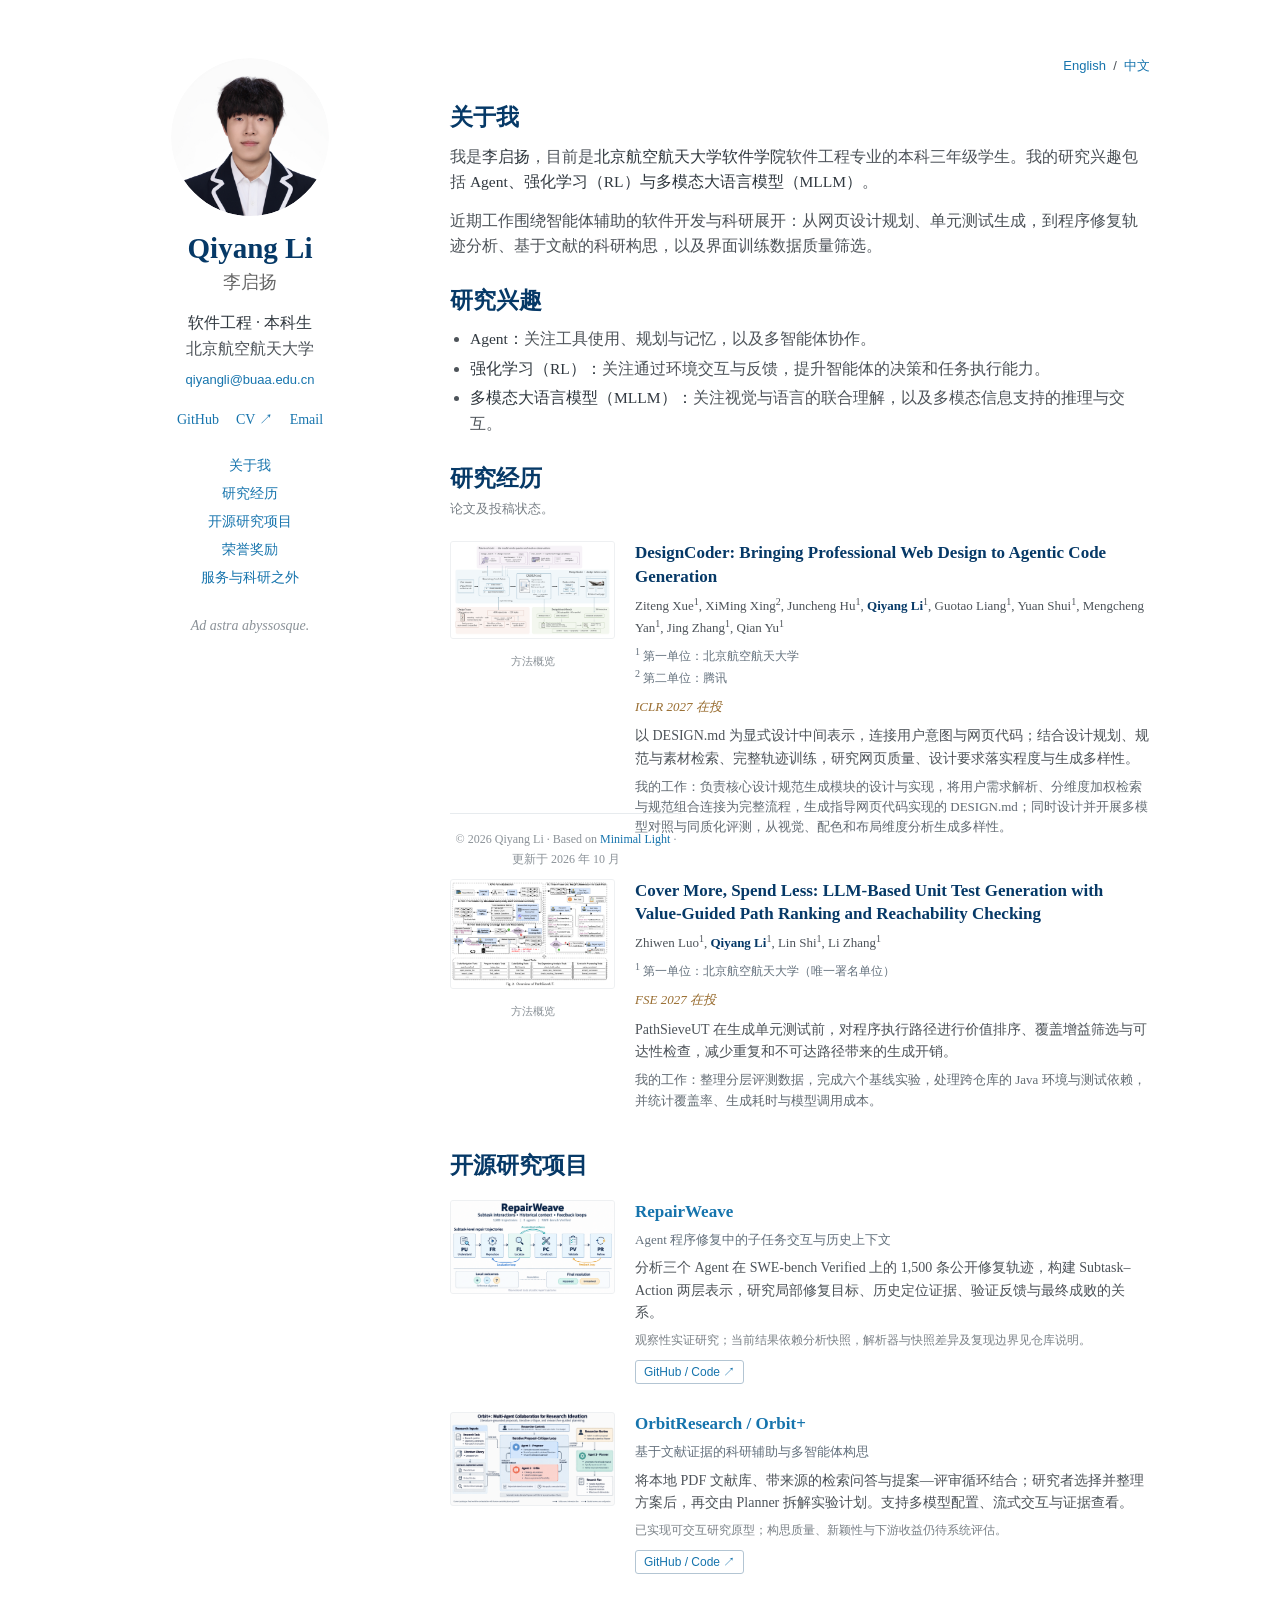
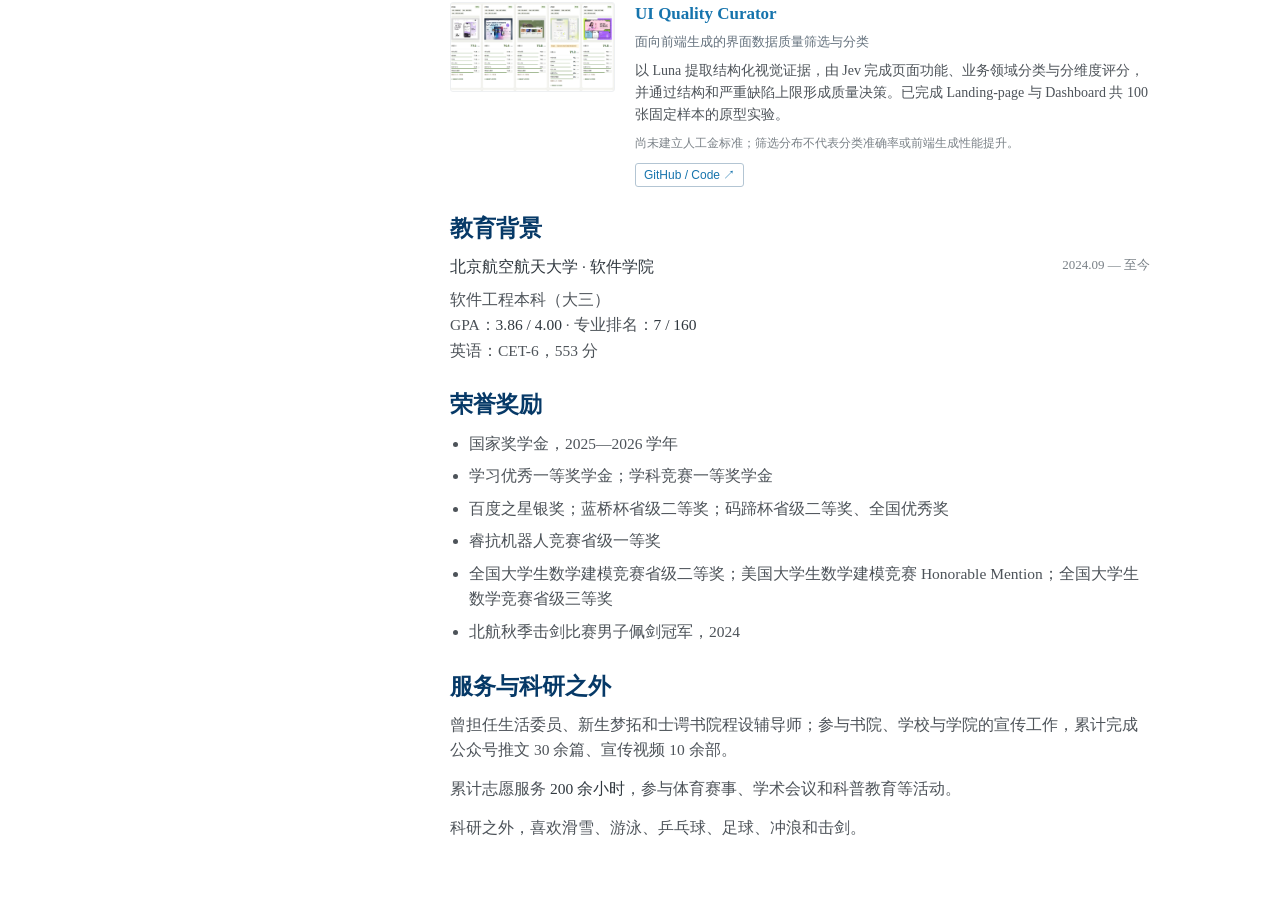
==== zh.html @ 09ab3ec8 "Replace lifestyle homepage with bilingual academic Minimal Light site" ====
<!doctype html>
<html lang="zh-CN"><head><meta charset="utf-8"><meta name="viewport" content="width=device-width,initial-scale=1"><title>李启扬 | Beihang University</title><meta name="description" content="Qiyang Li (李启扬), Software Engineering undergraduate at Beihang University. Agents, reinforcement learning, and multimodal large language models."><link rel="stylesheet" href="assets/css/minimal-light.css"><link rel="stylesheet" href="assets/css/custom.css"></head>
<body><a class="skip" href="#about">跳至正文</a><div class="wrapper"><header><a href="zh.html" class="image avatar"><img src="assets/img/avatar.jpg?v=2" alt="李启扬的头像" width="158" height="158"></a><h1>Qiyang Li</h1><p class="chinese-name">李启扬</p><div class="position">软件工程 · 本科生</div><a class="affiliation" href="https://www.buaa.edu.cn/">北京航空航天大学</a><a class="email" href="mailto:qiyangli@buaa.edu.cn">qiyangli@buaa.edu.cn</a><div class="profile-links"><a href="https://github.com/starry913">GitHub</a><a href="assets/files/qiyang-li-cv.pdf">CV ↗</a><a href="mailto:qiyangli@buaa.edu.cn">Email</a></div><nav class="profile-nav" aria-label="页面目录"><a href="#about">关于我</a><a href="#research">研究经历</a><a href="#projects">开源研究项目</a><a href="#honors">荣誉奖励</a><a href="#beyond">服务与科研之外</a></nav><p class="motto">Ad astra abyssosque.</p></header><section><div class="language"><a href="index.html" lang="en">English</a> &nbsp;/&nbsp; <a href="zh.html" lang="zh-CN">中文</a></div><h2 id="about">关于我</h2><p>我是<strong>李启扬</strong>，目前是<strong>北京航空航天大学软件学院</strong>软件工程专业的本科三年级学生。我的研究兴趣包括 <strong>Agent、强化学习（RL）与多模态大语言模型（MLLM）</strong>。</p><p>近期工作围绕智能体辅助的软件开发与科研展开：从网页设计规划、单元测试生成，到程序修复轨迹分析、基于文献的科研构思，以及界面训练数据质量筛选。</p><h2 id="interests">研究兴趣</h2><ul class="interests"><li><strong>Agent：</strong>关注工具使用、规划与记忆，以及多智能体协作。</li><li><strong>强化学习（RL）：</strong>关注通过环境交互与反馈，提升智能体的决策和任务执行能力。</li><li><strong>多模态大语言模型（MLLM）：</strong>关注视觉与语言的联合理解，以及多模态信息支持的推理与交互。</li></ul><h2 id="research">研究经历</h2><p class="section-note">论文及投稿状态。</p><article class="research-entry" id="designcoder"><div><a class="figure-link" href="assets/img/designcoder.png" aria-label="DesignCoder: Bringing Professional Web Design to Agentic Code Generation figure"><img src="assets/img/designcoder.png" alt="DesignCoder: Bringing Professional Web Design to Agentic Code Generation — method overview" loading="lazy"></a><div class="figure-caption">方法概览</div></div><div><h3>DesignCoder: Bringing Professional Web Design to Agentic Code Generation</h3><p class="authors">Ziteng Xue<sup>1</sup>, XiMing Xing<sup>2</sup>, Juncheng Hu<sup>1</sup>, <strong>Qiyang Li</strong><sup>1</sup>, Guotao Liang<sup>1</sup>, Yuan Shui<sup>1</sup>, Mengcheng Yan<sup>1</sup>, Jing Zhang<sup>1</sup>, Qian Yu<sup>1</sup></p><p class="affiliations"><sup>1</sup> 第一单位：北京航空航天大学<br><sup>2</sup> 第二单位：腾讯</p><p class="status">ICLR 2027 在投</p><p class="description">以 DESIGN.md 为显式设计中间表示，连接用户意图与网页代码；结合设计规划、规范与素材检索、完整轨迹训练，研究网页质量、设计要求落实程度与生成多样性。</p><p class="contribution">我的工作：负责核心设计规范生成模块的设计与实现，将用户需求解析、分维度加权检索与规范组合连接为完整流程，生成指导网页代码实现的 DESIGN.md；同时设计并开展多模型对照与同质化评测，从视觉、配色和布局维度分析生成多样性。</p></div></article><article class="research-entry" id="pathsieveut"><div><a class="figure-link" href="assets/img/pathsieveut.png" aria-label="Cover More, Spend Less: LLM-Based Unit Test Generation with Value-Guided Path Ranking and Reachability Checking figure"><img src="assets/img/pathsieveut.png" alt="Cover More, Spend Less: LLM-Based Unit Test Generation with Value-Guided Path Ranking and Reachability Checking — method overview" loading="lazy"></a><div class="figure-caption">方法概览</div></div><div><h3>Cover More, Spend Less: LLM-Based Unit Test Generation with Value-Guided Path Ranking and Reachability Checking</h3><p class="authors">Zhiwen Luo<sup>1</sup>, <strong>Qiyang Li</strong><sup>1</sup>, Lin Shi<sup>1</sup>, Li Zhang<sup>1</sup></p><p class="affiliations"><sup>1</sup> 第一单位：北京航空航天大学（唯一署名单位）</p><p class="status">FSE 2027 在投</p><p class="description">PathSieveUT 在生成单元测试前，对程序执行路径进行价值排序、覆盖增益筛选与可达性检查，减少重复和不可达路径带来的生成开销。</p><p class="contribution">我的工作：整理分层评测数据，完成六个基线实验，处理跨仓库的 Java 环境与测试依赖，并统计覆盖率、生成耗时与模型调用成本。</p></div></article><h2 id="projects">开源研究项目</h2><article class="research-entry" id="repairweave"><div><a class="figure-link" href="assets/img/repairweave-overview.png" aria-label="RepairWeave figure"><img src="assets/img/repairweave-overview.png" alt="RepairWeave — project overview" loading="lazy"></a></div><div><h3><a href="https://github.com/starry913/repairweave">RepairWeave</a></h3><p class="project-subtitle">Agent 程序修复中的子任务交互与历史上下文</p><p class="description">分析三个 Agent 在 SWE-bench Verified 上的 1,500 条公开修复轨迹，构建 Subtask–Action 两层表示，研究局部修复目标、历史定位证据、验证反馈与最终成败的关系。</p><p class="project-note">观察性实证研究；当前结果依赖分析快照，解析器与快照差异及复现边界见仓库说明。</p><a class="code-link" href="https://github.com/starry913/repairweave">GitHub / Code ↗</a></div></article><article class="research-entry" id="orbit"><div><a class="figure-link" href="assets/img/orbit.png" aria-label="OrbitResearch / Orbit+ figure"><img src="assets/img/orbit.png" alt="OrbitResearch / Orbit+ — project overview" loading="lazy"></a></div><div><h3><a href="https://github.com/starry913/OrbitResearch">OrbitResearch / Orbit+</a></h3><p class="project-subtitle">基于文献证据的科研辅助与多智能体构思</p><p class="description">将本地 PDF 文献库、带来源的检索问答与提案—评审循环结合；研究者选择并整理方案后，再交由 Planner 拆解实验计划。支持多模型配置、流式交互与证据查看。</p><p class="project-note">已实现可交互研究原型；构思质量、新颖性与下游收益仍待系统评估。</p><a class="code-link" href="https://github.com/starry913/OrbitResearch">GitHub / Code ↗</a></div></article><article class="research-entry" id="curator"><div><a class="figure-link" href="assets/img/ui-curator.png" aria-label="UI Quality Curator figure"><img src="assets/img/ui-curator.png" alt="UI Quality Curator — project overview" loading="lazy"></a></div><div><h3><a href="https://github.com/starry913/ui-quality-curator">UI Quality Curator</a></h3><p class="project-subtitle">面向前端生成的界面数据质量筛选与分类</p><p class="description">以 Luna 提取结构化视觉证据，由 Jev 完成页面功能、业务领域分类与分维度评分，并通过结构和严重缺陷上限形成质量决策。已完成 Landing-page 与 Dashboard 共 100 张固定样本的原型实验。</p><p class="project-note">尚未建立人工金标准；筛选分布不代表分类准确率或前端生成性能提升。</p><a class="code-link" href="https://github.com/starry913/ui-quality-curator">GitHub / Code ↗</a></div></article><h2 id="education">教育背景</h2><p class="education"><strong>北京航空航天大学 · 软件学院</strong><span>2024.09 — 至今</span></p><p class="academic-facts">软件工程本科（大三）<br>GPA：<strong>3.86 / 4.00</strong> · 专业排名：<strong>7 / 160</strong><br>英语：CET-6，553 分</p><h2 id="honors">荣誉奖励</h2><ul class="compact-list"><li>国家奖学金，2025—2026 学年</li><li>学习优秀一等奖学金；学科竞赛一等奖学金</li><li>百度之星银奖；蓝桥杯省级二等奖；码蹄杯省级二等奖、全国优秀奖</li><li>睿抗机器人竞赛省级一等奖</li><li>全国大学生数学建模竞赛省级二等奖；美国大学生数学建模竞赛 Honorable Mention；全国大学生数学竞赛省级三等奖</li><li>北航秋季击剑比赛男子佩剑冠军，2024</li></ul><h2 id="beyond">服务与科研之外</h2><p>曾担任生活委员、新生梦拓和士谔书院程设辅导师；参与书院、学校与学院的宣传工作，累计完成公众号推文 30 余篇、宣传视频 10 余部。</p><p>累计志愿服务 <strong>200 余小时</strong>，参与体育赛事、学术会议和科普教育等活动。</p><p>科研之外，喜欢滑雪、游泳、乒乓球、足球、冲浪和击剑。</p><footer class="page-footer">© 2026 Qiyang Li · Based on <a href="https://github.com/yaoyao-liu/minimal-light">Minimal Light</a> · 更新于 2026 年 10 月</footer></section></div></body></html>
---- assets/css/minimal-light.css ----
body { background-color: #fff; padding: 0px; font: 16.0px/1.5 Crimson Pro, serif; color: #595959; font-weight: 400; margin: 0; }

.pub-row { display: flex; align-items: center; }

.social-icons a { display: inline-block; height: 2.4rem; width: 2.4rem; background-color: transparent; color: #043361 !important; border-radius: 100%; text-align: center; font-size: 1.15rem; line-height: 2.5rem; margin-right: 1rem; }

.social-icons a:last-child { margin-right: 0; }

.social-icons a:hover { background-color: white; color: black; transform: scale(1.2); }

/*
.social-icons a:after { content: ''; display: block; margin: 0px; height: 1px; width: 0px; background: transparent; transition: width .5s ease, background-color .5s ease; } .social-icons a:hover:after { width: 100%; background: #337ab7; } */
.icon-button { background-color: white; border-radius: 3.6rem; cursor: pointer; display: inline-block; font-size: 2.0rem; height: 3.6rem; line-height: 3.6rem; margin: 0 5px; position: relative; text-align: center; -webkit-user-select: none; -moz-user-select: none; -ms-user-select: none; user-select: none; width: 3.6rem; }

.icon-button span { border-radius: 0; display: block; height: 0; left: 50%; margin: 0; position: absolute; top: 50%; -webkit-transition: all 0.3s; -moz-transition: all 0.3s; -o-transition: all 0.3s; transition: all 0.3s; width: 0; }

.icon-button:hover span { width: 3.6rem; height: 3.6rem; border-radius: 3.6rem; margin: -1.8rem; }

.twitter span { background-color: #4099ff; }

.facebook span { background-color: #4286f4; }

.linkedin span { background-color: #0077B5; }

.github span { background-color: #000; }

email { font-size: 14px; font-family: "Ubuntu Mono"; }

.icon-button i { background: none; color: white; height: 3.6rem; left: 0; line-height: 3.6rem; position: absolute; top: 0; -webkit-transition: all 0.3s; -moz-transition: all 0.3s; -o-transition: all 0.3s; transition: all 0.3s; width: 3.6rem; z-index: 10; }

.icon-button .icon-twitter { color: #4099ff; }

.icon-button .icon-facebook { color: #4286f4; }

.icon-button .icon-github { color: #000; }

.icon-button .icon-linkedin { color: #0077B5; }

.icon-button:hover .icon-twitter, .icon-button:hover .icon-facebook, .icon-button:hover .icon-github, .icon-button:hover .icon-linkedin { color: white; }

autocolor { color: #595959; }

lightonly { visibility: visible; }

darkonly { visibility: hidden; }

education { font-weight: 500; font-size: 115%; }

papertitle { font-weight: 600; font-size: 100%; }

.image { border-radius: 0.35em; border: 0; display: inline-block; position: relative; }

.image:before { -moz-transition: opacity 0.2s ease-in-out; -webkit-transition: opacity 0.2s ease-in-out; -ms-transition: opacity 0.2s ease-in-out; transition: opacity 0.2s ease-in-out; border-radius: 0.35em; content: ''; display: block; height: 100%; left: 0; opacity: 0.5; position: absolute; top: 0; width: 100%; }

.image.avatar { border-radius: 100%; }

.image.avatar:before { display: none; }

.image.avatar img { border-radius: 100%; width: 45%; padding: 20px; }

#header .image.avatar { margin: 0 0 1em 0; width: 8.00em; }

h3, h4, h5, h6 { font-weight: 600; color: #043361; margin: 0 0 20px; }

h1 { font-weight: 500; color: #043361; margin: 0 0 20px; }

h2 { color: #043361; font-weight: 500; margin: 2px 0px 15px; font-size: 157%; }

p, ul, ol, table, pre, dl { margin: 0 0 20px; }

h1, h2, h3 { line-height: 1.1; }

h1 { font-size: 28px; }

a { color: #39c; text-decoration: none; }

a:hover { color: #069; }

a small { font-size: 11px; color: #777; margin-top: -0.3em; display: block; }

a:hover small { color: #777; }

.wrapper { width: 960px; margin: 0 auto; }

blockquote { border-left: 1px solid #e5e5e5; margin: 0; padding: 0 0 0 20px; font-style: italic; }

code, pre { font-family: Monaco, Bitstream Vera Sans Mono, Lucida Console, Terminal, Consolas, Liberation Mono, DejaVu Sans Mono, Courier New, monospace; color: #333; }

pre { max-width: 500px; padding: 8px 15px; background: #f8f8f8; border-radius: 5px; border: 1px solid #e5e5e5; overflow-x: auto; }

table { width: 100%; border-collapse: collapse; }

th, td { text-align: left; padding: 5px 10px; border-bottom: 1px solid #e5e5e5; }

dt { color: #444; font-weight: 500; }

th { color: #444; }

img { max-width: 100%; }

header { width: 232px; float: left; position: fixed; -webkit-font-smoothing: subpixel-antialiased; padding-top: 4.0em; text-align: center; }

header ul { list-style: none; height: 40px; padding: 0; background: #f4f4f4; border-radius: 5px; border: 1px solid #e0e0e0; width: 270px; }

header li { width: 89px; float: left; border-right: 1px solid #e0e0e0; height: 40px; }

header li:first-child a { border-radius: 5px 0 0 5px; }

header li:last-child a { border-radius: 0 5px 5px 0; }

header ul a { line-height: 1; font-size: 11px; color: #999; display: block; text-align: center; padding-top: 6px; height: 34px; }

header ul a:hover { color: #999; }

header ul a:active { background-color: #f0f0f0; }

strong { color: #222; font-weight: 500; }

header ul li + li + li { border-right: none; width: 89px; }

header ul a strong { font-size: 14px; display: block; color: #222; }

section { width: 650px; float: right; padding-top: 4.0em; padding-bottom: 50px; }

small { font-size: 11px; }

hr { border: 0; background: #e5e5e5; height: 1px; margin: 0 0 20px; }

footer { width: 232px; float: left; position: fixed; bottom: 30px; -webkit-font-smoothing: subpixel-antialiased; text-align: center; }

@media print, screen and (max-width: 960px) { .pub-row { display: flex; align-items: center; }
  div.wrapper { width: auto; margin: 0; }
  header, section, footer { float: none; position: static; width: auto; }
  header { padding-right: 320px; }
  section { border: 1px solid #e5e5e5; border-width: 1px 0; padding: 20px 0; margin: 0 0 20px; }
  header a small { display: inline; }
  header ul { position: absolute; right: 50px; top: 52px; }
  .image.avatar img { border-radius: 100%; width: 117px; padding: 20px; }
  #head1o2 { visibility: hidden; }
  #head2o2 { visibility: hidden; } }
@media print, screen and (max-width: 960px) { body { word-wrap: break-word; padding: 15px; }
  .pub-row { display: flex; align-items: center; }
  header { padding: 0; }
  pre, code { word-wrap: normal; } }
@media print, screen and (max-width: 480px) { .pub-row { display: block; align-items: center; }
  body { padding: 15px; }
  header ul { width: 99%; }
  header li, header ul li + li + li { width: 33%; }
  .image.avatar img { border-radius: 100%; width: 95px; padding: 20px; }
  #head1o2 { visibility: hidden; }
  #head2o2 { visibility: hidden; } }
@media print { body { padding: 0.4in; font-size: 12pt; color: #444; } }
.biblink { text-decoration: none; display: inline; margin-right: 0px; }

.fakelink { text-decoration: none; cursor: pointer; }

.bibref { font-size: 70%; margin-top: 10px; margin-left: 0px; display: none; font-family: monospace; }
---- assets/css/custom.css ----
/* Customizations to the original Minimal Light HTML theme. */
html{scroll-behavior:smooth;scroll-padding-top:28px}
body{font-family:Georgia,'Times New Roman','Noto Serif SC','Songti SC',serif;color:#4d5359;font-size:15.5px;line-height:1.65;background:#fff}
.wrapper{width:1020px}header{width:240px;padding-top:58px}section{width:700px;padding-top:55px}
h1,h2,h3{font-family:Georgia,'Times New Roman','Noto Serif SC','Songti SC',serif;color:#063967;font-weight:600}
h1{font-size:29px;margin:17px 0 3px}h2{font-size:23px;margin:29px 0 13px}h3{font-size:17px;margin:0 0 5px;line-height:1.4}
a{color:#1674ad}a:hover{color:#063967;text-decoration:underline;font-weight:inherit}a:focus-visible{outline:2px solid #1674ad;outline-offset:4px}
p{margin:0 0 13px}strong{color:#30383f}.image.avatar{width:158px;height:158px;display:block;margin:0 auto;border-radius:50%;overflow:hidden}.image.avatar img{width:100%;height:100%;object-fit:cover;object-position:center 42%;padding:0;display:block;border-radius:50%}
.chinese-name{font-size:18px;margin:0 0 12px;color:#666}.position{font-size:16px;color:#30383f}.affiliation{display:block;color:#4d5359}.email{display:block;font-size:13px;margin-top:7px;overflow-wrap:anywhere;font-family:Arial,sans-serif}
.profile-links{display:flex;justify-content:center;gap:17px;margin:18px 0 23px;font-size:14px}.profile-nav{display:flex;flex-direction:column;gap:5px;font-size:14px}.motto{font-size:14px;font-style:italic;color:#8b9298;margin-top:24px}.language{text-align:right;font-size:13px;margin-bottom:20px;font-family:Arial,sans-serif}.language span{color:#666}
.interests{padding-left:20px;margin-bottom:16px}.interests li{margin:4px 0}.research-entry{display:grid;grid-template-columns:165px minmax(0,1fr);gap:20px;margin:22px 0 28px;align-items:start}.figure-link{display:block}.research-entry img{width:165px;max-height:130px;object-fit:contain;background:#fafafa;border-radius:3px;border:1px solid #eef0f2;box-sizing:border-box}.figure-caption{font-size:11px;color:#8b9298;text-align:center;margin-top:5px;font-family:Arial,sans-serif}
.affiliations{font-size:12px;line-height:1.6;color:#64717d;margin:5px 0 8px}.authors sup{font-size:10px}.authors strong{font-weight:700;color:#063967}.authors{font-size:13px;line-height:1.5;margin-bottom:6px}.status{color:#986c2f;font-size:13px;font-style:italic;margin-bottom:8px}.description{font-size:14px;line-height:1.6;margin-bottom:7px}.contribution{font-size:13px;color:#626b73;line-height:1.55}.project-subtitle{font-size:13px;color:#64717d;margin-bottom:7px}.project-note{font-size:12px;color:#7a8187;line-height:1.5;margin:6px 0}.code-link{display:inline-block;border:1px solid #b3c5d3;border-radius:3px;font:12px/1.5 Arial,sans-serif;padding:2px 8px;margin-top:5px}.entry-divider{border:0;border-top:1px solid #eef0f2;margin:22px 0}.academic-facts,.education span{font-family:'Times New Roman','Noto Serif SC','Songti SC',serif;font-variant-numeric:lining-nums}.education{margin-bottom:7px}.education span{float:right;font-size:13px;color:#7a8187}.compact-list{padding-left:19px}.compact-list li{margin:7px 0}.section-note{font-size:13px;color:#7a8187;margin-top:-6px}.page-footer{margin-top:35px;padding-top:16px;border-top:1px solid #e7ebee;font-size:12px;color:#8b9298}.skip{position:absolute;left:-9999px}.skip:focus{left:15px;top:10px;background:white;padding:8px;z-index:5}
@media(max-width:1080px){.wrapper{width:auto;max-width:940px;margin:0 auto;padding:0 25px}header{width:215px}section{width:calc(100% - 270px)}}
@media(max-width:960px){body{padding:0}.wrapper{max-width:760px;padding:0 26px}header{position:static;float:none;width:auto;padding:35px 0 22px}section{float:none;width:auto;padding:20px 0 40px;border-top:1px solid #e7ebee}.profile-nav{flex-direction:row;justify-content:center;flex-wrap:wrap;gap:9px 18px}.motto{margin-top:15px}.profile-links{margin-bottom:14px}.language{margin-bottom:15px}.image.avatar{width:126px;height:126px}.research-entry{grid-template-columns:150px minmax(0,1fr)}.research-entry img{width:150px}.education span{float:none;display:block}}
@media(max-width:520px){.wrapper{padding:0 20px}body{font-size:15px}h2{font-size:22px}.research-entry{grid-template-columns:1fr;gap:12px;margin-bottom:28px}.figure-link{width:100%;max-width:260px}.research-entry img{width:100%;max-height:170px}.figure-caption{display:none}.language{margin-bottom:18px}.description{font-size:14px}h3{font-size:17px}}
@media(prefers-reduced-motion:reduce){html{scroll-behavior:auto}}
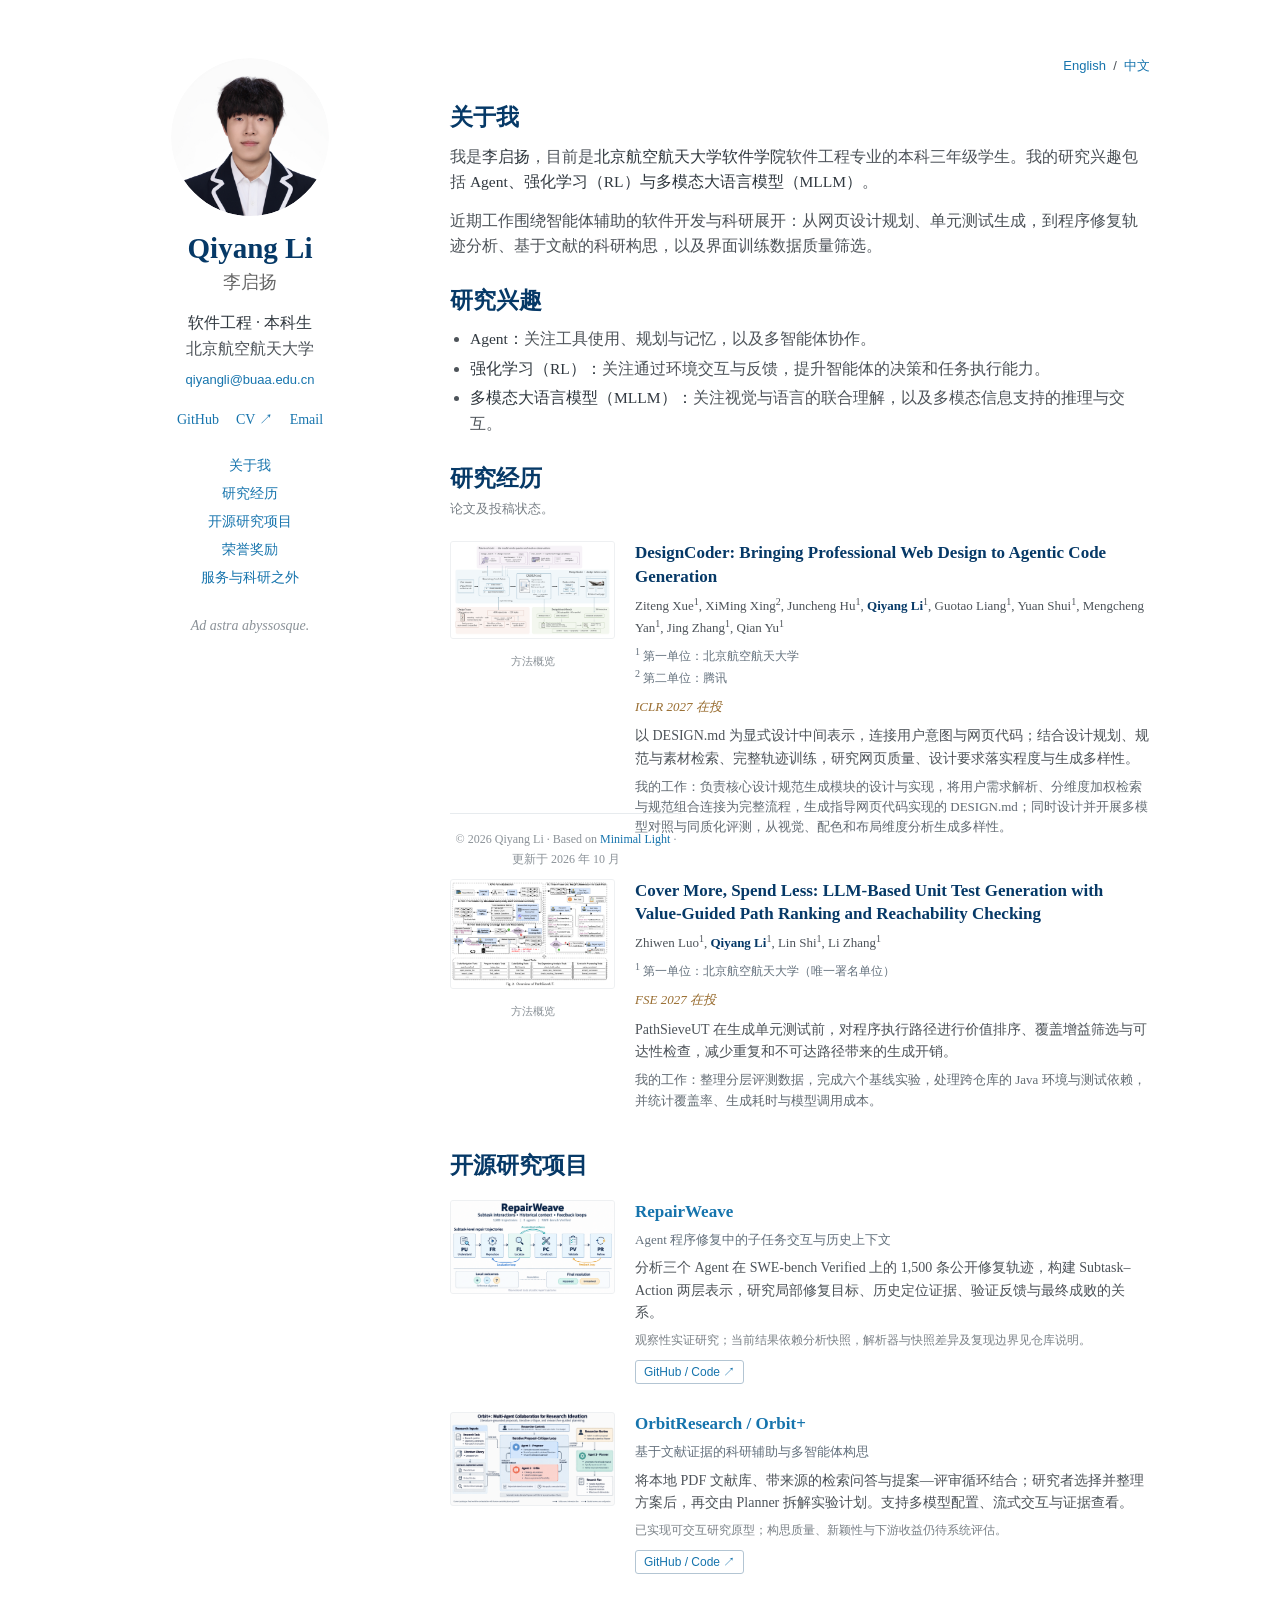
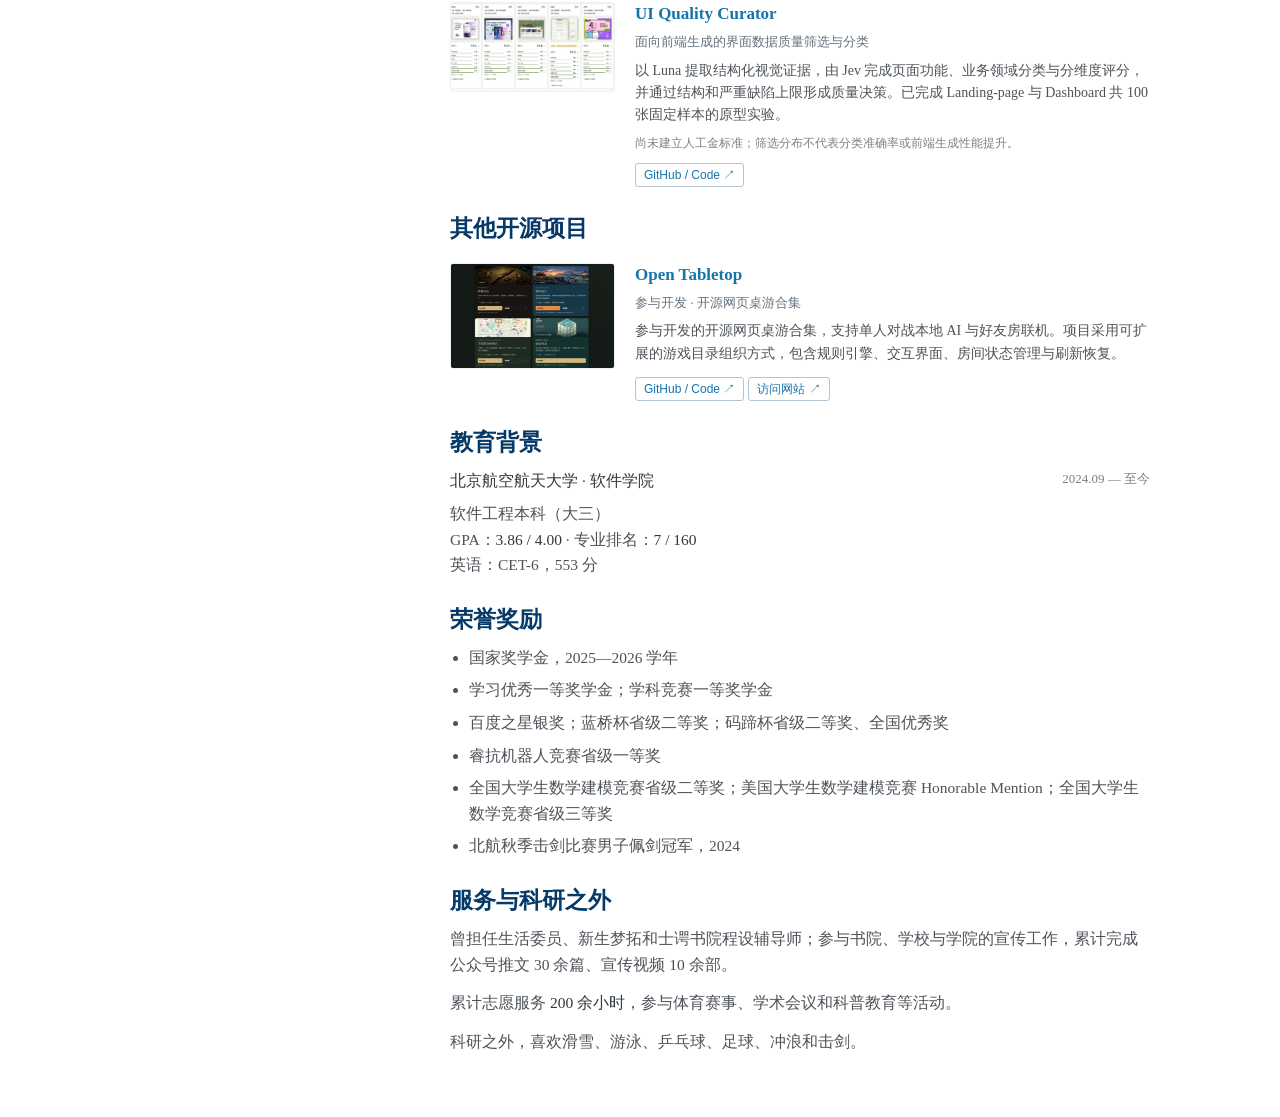
==== commit f97fe7a5: "Add Open Tabletop project with repository and website links" ====
--- a/zh.html
+++ b/zh.html
@@ -1,3 +1,3 @@
 <!doctype html>
 <html lang="zh-CN"><head><meta charset="utf-8"><meta name="viewport" content="width=device-width,initial-scale=1"><title>李启扬 | Beihang University</title><meta name="description" content="Qiyang Li (李启扬), Software Engineering undergraduate at Beihang University. Agents, reinforcement learning, and multimodal large language models."><link rel="stylesheet" href="assets/css/minimal-light.css"><link rel="stylesheet" href="assets/css/custom.css"></head>
-<body><a class="skip" href="#about">跳至正文</a><div class="wrapper"><header><a href="zh.html" class="image avatar"><img src="assets/img/avatar.jpg?v=2" alt="李启扬的头像" width="158" height="158"></a><h1>Qiyang Li</h1><p class="chinese-name">李启扬</p><div class="position">软件工程 · 本科生</div><a class="affiliation" href="https://www.buaa.edu.cn/">北京航空航天大学</a><a class="email" href="mailto:qiyangli@buaa.edu.cn">qiyangli@buaa.edu.cn</a><div class="profile-links"><a href="https://github.com/starry913">GitHub</a><a href="assets/files/qiyang-li-cv.pdf">CV ↗</a><a href="mailto:qiyangli@buaa.edu.cn">Email</a></div><nav class="profile-nav" aria-label="页面目录"><a href="#about">关于我</a><a href="#research">研究经历</a><a href="#projects">开源研究项目</a><a href="#honors">荣誉奖励</a><a href="#beyond">服务与科研之外</a></nav><p class="motto">Ad astra abyssosque.</p></header><section><div class="language"><a href="index.html" lang="en">English</a> &nbsp;/&nbsp; <a href="zh.html" lang="zh-CN">中文</a></div><h2 id="about">关于我</h2><p>我是<strong>李启扬</strong>，目前是<strong>北京航空航天大学软件学院</strong>软件工程专业的本科三年级学生。我的研究兴趣包括 <strong>Agent、强化学习（RL）与多模态大语言模型（MLLM）</strong>。</p><p>近期工作围绕智能体辅助的软件开发与科研展开：从网页设计规划、单元测试生成，到程序修复轨迹分析、基于文献的科研构思，以及界面训练数据质量筛选。</p><h2 id="interests">研究兴趣</h2><ul class="interests"><li><strong>Agent：</strong>关注工具使用、规划与记忆，以及多智能体协作。</li><li><strong>强化学习（RL）：</strong>关注通过环境交互与反馈，提升智能体的决策和任务执行能力。</li><li><strong>多模态大语言模型（MLLM）：</strong>关注视觉与语言的联合理解，以及多模态信息支持的推理与交互。</li></ul><h2 id="research">研究经历</h2><p class="section-note">论文及投稿状态。</p><article class="research-entry" id="designcoder"><div><a class="figure-link" href="assets/img/designcoder.png" aria-label="DesignCoder: Bringing Professional Web Design to Agentic Code Generation figure"><img src="assets/img/designcoder.png" alt="DesignCoder: Bringing Professional Web Design to Agentic Code Generation — method overview" loading="lazy"></a><div class="figure-caption">方法概览</div></div><div><h3>DesignCoder: Bringing Professional Web Design to Agentic Code Generation</h3><p class="authors">Ziteng Xue<sup>1</sup>, XiMing Xing<sup>2</sup>, Juncheng Hu<sup>1</sup>, <strong>Qiyang Li</strong><sup>1</sup>, Guotao Liang<sup>1</sup>, Yuan Shui<sup>1</sup>, Mengcheng Yan<sup>1</sup>, Jing Zhang<sup>1</sup>, Qian Yu<sup>1</sup></p><p class="affiliations"><sup>1</sup> 第一单位：北京航空航天大学<br><sup>2</sup> 第二单位：腾讯</p><p class="status">ICLR 2027 在投</p><p class="description">以 DESIGN.md 为显式设计中间表示，连接用户意图与网页代码；结合设计规划、规范与素材检索、完整轨迹训练，研究网页质量、设计要求落实程度与生成多样性。</p><p class="contribution">我的工作：负责核心设计规范生成模块的设计与实现，将用户需求解析、分维度加权检索与规范组合连接为完整流程，生成指导网页代码实现的 DESIGN.md；同时设计并开展多模型对照与同质化评测，从视觉、配色和布局维度分析生成多样性。</p></div></article><article class="research-entry" id="pathsieveut"><div><a class="figure-link" href="assets/img/pathsieveut.png" aria-label="Cover More, Spend Less: LLM-Based Unit Test Generation with Value-Guided Path Ranking and Reachability Checking figure"><img src="assets/img/pathsieveut.png" alt="Cover More, Spend Less: LLM-Based Unit Test Generation with Value-Guided Path Ranking and Reachability Checking — method overview" loading="lazy"></a><div class="figure-caption">方法概览</div></div><div><h3>Cover More, Spend Less: LLM-Based Unit Test Generation with Value-Guided Path Ranking and Reachability Checking</h3><p class="authors">Zhiwen Luo<sup>1</sup>, <strong>Qiyang Li</strong><sup>1</sup>, Lin Shi<sup>1</sup>, Li Zhang<sup>1</sup></p><p class="affiliations"><sup>1</sup> 第一单位：北京航空航天大学（唯一署名单位）</p><p class="status">FSE 2027 在投</p><p class="description">PathSieveUT 在生成单元测试前，对程序执行路径进行价值排序、覆盖增益筛选与可达性检查，减少重复和不可达路径带来的生成开销。</p><p class="contribution">我的工作：整理分层评测数据，完成六个基线实验，处理跨仓库的 Java 环境与测试依赖，并统计覆盖率、生成耗时与模型调用成本。</p></div></article><h2 id="projects">开源研究项目</h2><article class="research-entry" id="repairweave"><div><a class="figure-link" href="assets/img/repairweave-overview.png" aria-label="RepairWeave figure"><img src="assets/img/repairweave-overview.png" alt="RepairWeave — project overview" loading="lazy"></a></div><div><h3><a href="https://github.com/starry913/repairweave">RepairWeave</a></h3><p class="project-subtitle">Agent 程序修复中的子任务交互与历史上下文</p><p class="description">分析三个 Agent 在 SWE-bench Verified 上的 1,500 条公开修复轨迹，构建 Subtask–Action 两层表示，研究局部修复目标、历史定位证据、验证反馈与最终成败的关系。</p><p class="project-note">观察性实证研究；当前结果依赖分析快照，解析器与快照差异及复现边界见仓库说明。</p><a class="code-link" href="https://github.com/starry913/repairweave">GitHub / Code ↗</a></div></article><article class="research-entry" id="orbit"><div><a class="figure-link" href="assets/img/orbit.png" aria-label="OrbitResearch / Orbit+ figure"><img src="assets/img/orbit.png" alt="OrbitResearch / Orbit+ — project overview" loading="lazy"></a></div><div><h3><a href="https://github.com/starry913/OrbitResearch">OrbitResearch / Orbit+</a></h3><p class="project-subtitle">基于文献证据的科研辅助与多智能体构思</p><p class="description">将本地 PDF 文献库、带来源的检索问答与提案—评审循环结合；研究者选择并整理方案后，再交由 Planner 拆解实验计划。支持多模型配置、流式交互与证据查看。</p><p class="project-note">已实现可交互研究原型；构思质量、新颖性与下游收益仍待系统评估。</p><a class="code-link" href="https://github.com/starry913/OrbitResearch">GitHub / Code ↗</a></div></article><article class="research-entry" id="curator"><div><a class="figure-link" href="assets/img/ui-curator.png" aria-label="UI Quality Curator figure"><img src="assets/img/ui-curator.png" alt="UI Quality Curator — project overview" loading="lazy"></a></div><div><h3><a href="https://github.com/starry913/ui-quality-curator">UI Quality Curator</a></h3><p class="project-subtitle">面向前端生成的界面数据质量筛选与分类</p><p class="description">以 Luna 提取结构化视觉证据，由 Jev 完成页面功能、业务领域分类与分维度评分，并通过结构和严重缺陷上限形成质量决策。已完成 Landing-page 与 Dashboard 共 100 张固定样本的原型实验。</p><p class="project-note">尚未建立人工金标准；筛选分布不代表分类准确率或前端生成性能提升。</p><a class="code-link" href="https://github.com/starry913/ui-quality-curator">GitHub / Code ↗</a></div></article><h2 id="education">教育背景</h2><p class="education"><strong>北京航空航天大学 · 软件学院</strong><span>2024.09 — 至今</span></p><p class="academic-facts">软件工程本科（大三）<br>GPA：<strong>3.86 / 4.00</strong> · 专业排名：<strong>7 / 160</strong><br>英语：CET-6，553 分</p><h2 id="honors">荣誉奖励</h2><ul class="compact-list"><li>国家奖学金，2025—2026 学年</li><li>学习优秀一等奖学金；学科竞赛一等奖学金</li><li>百度之星银奖；蓝桥杯省级二等奖；码蹄杯省级二等奖、全国优秀奖</li><li>睿抗机器人竞赛省级一等奖</li><li>全国大学生数学建模竞赛省级二等奖；美国大学生数学建模竞赛 Honorable Mention；全国大学生数学竞赛省级三等奖</li><li>北航秋季击剑比赛男子佩剑冠军，2024</li></ul><h2 id="beyond">服务与科研之外</h2><p>曾担任生活委员、新生梦拓和士谔书院程设辅导师；参与书院、学校与学院的宣传工作，累计完成公众号推文 30 余篇、宣传视频 10 余部。</p><p>累计志愿服务 <strong>200 余小时</strong>，参与体育赛事、学术会议和科普教育等活动。</p><p>科研之外，喜欢滑雪、游泳、乒乓球、足球、冲浪和击剑。</p><footer class="page-footer">© 2026 Qiyang Li · Based on <a href="https://github.com/yaoyao-liu/minimal-light">Minimal Light</a> · 更新于 2026 年 10 月</footer></section></div></body></html>+<body><a class="skip" href="#about">跳至正文</a><div class="wrapper"><header><a href="zh.html" class="image avatar"><img src="assets/img/avatar.jpg?v=2" alt="李启扬的头像" width="158" height="158"></a><h1>Qiyang Li</h1><p class="chinese-name">李启扬</p><div class="position">软件工程 · 本科生</div><a class="affiliation" href="https://www.buaa.edu.cn/">北京航空航天大学</a><a class="email" href="mailto:qiyangli@buaa.edu.cn">qiyangli@buaa.edu.cn</a><div class="profile-links"><a href="https://github.com/starry913">GitHub</a><a href="assets/files/qiyang-li-cv.pdf">CV ↗</a><a href="mailto:qiyangli@buaa.edu.cn">Email</a></div><nav class="profile-nav" aria-label="页面目录"><a href="#about">关于我</a><a href="#research">研究经历</a><a href="#projects">开源研究项目</a><a href="#honors">荣誉奖励</a><a href="#beyond">服务与科研之外</a></nav><p class="motto">Ad astra abyssosque.</p></header><section><div class="language"><a href="index.html" lang="en">English</a> &nbsp;/&nbsp; <a href="zh.html" lang="zh-CN">中文</a></div><h2 id="about">关于我</h2><p>我是<strong>李启扬</strong>，目前是<strong>北京航空航天大学软件学院</strong>软件工程专业的本科三年级学生。我的研究兴趣包括 <strong>Agent、强化学习（RL）与多模态大语言模型（MLLM）</strong>。</p><p>近期工作围绕智能体辅助的软件开发与科研展开：从网页设计规划、单元测试生成，到程序修复轨迹分析、基于文献的科研构思，以及界面训练数据质量筛选。</p><h2 id="interests">研究兴趣</h2><ul class="interests"><li><strong>Agent：</strong>关注工具使用、规划与记忆，以及多智能体协作。</li><li><strong>强化学习（RL）：</strong>关注通过环境交互与反馈，提升智能体的决策和任务执行能力。</li><li><strong>多模态大语言模型（MLLM）：</strong>关注视觉与语言的联合理解，以及多模态信息支持的推理与交互。</li></ul><h2 id="research">研究经历</h2><p class="section-note">论文及投稿状态。</p><article class="research-entry" id="designcoder"><div><a class="figure-link" href="assets/img/designcoder.png" aria-label="DesignCoder: Bringing Professional Web Design to Agentic Code Generation figure"><img src="assets/img/designcoder.png" alt="DesignCoder: Bringing Professional Web Design to Agentic Code Generation — method overview" loading="lazy"></a><div class="figure-caption">方法概览</div></div><div><h3>DesignCoder: Bringing Professional Web Design to Agentic Code Generation</h3><p class="authors">Ziteng Xue<sup>1</sup>, XiMing Xing<sup>2</sup>, Juncheng Hu<sup>1</sup>, <strong>Qiyang Li</strong><sup>1</sup>, Guotao Liang<sup>1</sup>, Yuan Shui<sup>1</sup>, Mengcheng Yan<sup>1</sup>, Jing Zhang<sup>1</sup>, Qian Yu<sup>1</sup></p><p class="affiliations"><sup>1</sup> 第一单位：北京航空航天大学<br><sup>2</sup> 第二单位：腾讯</p><p class="status">ICLR 2027 在投</p><p class="description">以 DESIGN.md 为显式设计中间表示，连接用户意图与网页代码；结合设计规划、规范与素材检索、完整轨迹训练，研究网页质量、设计要求落实程度与生成多样性。</p><p class="contribution">我的工作：负责核心设计规范生成模块的设计与实现，将用户需求解析、分维度加权检索与规范组合连接为完整流程，生成指导网页代码实现的 DESIGN.md；同时设计并开展多模型对照与同质化评测，从视觉、配色和布局维度分析生成多样性。</p></div></article><article class="research-entry" id="pathsieveut"><div><a class="figure-link" href="assets/img/pathsieveut.png" aria-label="Cover More, Spend Less: LLM-Based Unit Test Generation with Value-Guided Path Ranking and Reachability Checking figure"><img src="assets/img/pathsieveut.png" alt="Cover More, Spend Less: LLM-Based Unit Test Generation with Value-Guided Path Ranking and Reachability Checking — method overview" loading="lazy"></a><div class="figure-caption">方法概览</div></div><div><h3>Cover More, Spend Less: LLM-Based Unit Test Generation with Value-Guided Path Ranking and Reachability Checking</h3><p class="authors">Zhiwen Luo<sup>1</sup>, <strong>Qiyang Li</strong><sup>1</sup>, Lin Shi<sup>1</sup>, Li Zhang<sup>1</sup></p><p class="affiliations"><sup>1</sup> 第一单位：北京航空航天大学（唯一署名单位）</p><p class="status">FSE 2027 在投</p><p class="description">PathSieveUT 在生成单元测试前，对程序执行路径进行价值排序、覆盖增益筛选与可达性检查，减少重复和不可达路径带来的生成开销。</p><p class="contribution">我的工作：整理分层评测数据，完成六个基线实验，处理跨仓库的 Java 环境与测试依赖，并统计覆盖率、生成耗时与模型调用成本。</p></div></article><h2 id="projects">开源研究项目</h2><article class="research-entry" id="repairweave"><div><a class="figure-link" href="assets/img/repairweave-overview.png" aria-label="RepairWeave figure"><img src="assets/img/repairweave-overview.png" alt="RepairWeave — project overview" loading="lazy"></a></div><div><h3><a href="https://github.com/starry913/repairweave">RepairWeave</a></h3><p class="project-subtitle">Agent 程序修复中的子任务交互与历史上下文</p><p class="description">分析三个 Agent 在 SWE-bench Verified 上的 1,500 条公开修复轨迹，构建 Subtask–Action 两层表示，研究局部修复目标、历史定位证据、验证反馈与最终成败的关系。</p><p class="project-note">观察性实证研究；当前结果依赖分析快照，解析器与快照差异及复现边界见仓库说明。</p><a class="code-link" href="https://github.com/starry913/repairweave">GitHub / Code ↗</a></div></article><article class="research-entry" id="orbit"><div><a class="figure-link" href="assets/img/orbit.png" aria-label="OrbitResearch / Orbit+ figure"><img src="assets/img/orbit.png" alt="OrbitResearch / Orbit+ — project overview" loading="lazy"></a></div><div><h3><a href="https://github.com/starry913/OrbitResearch">OrbitResearch / Orbit+</a></h3><p class="project-subtitle">基于文献证据的科研辅助与多智能体构思</p><p class="description">将本地 PDF 文献库、带来源的检索问答与提案—评审循环结合；研究者选择并整理方案后，再交由 Planner 拆解实验计划。支持多模型配置、流式交互与证据查看。</p><p class="project-note">已实现可交互研究原型；构思质量、新颖性与下游收益仍待系统评估。</p><a class="code-link" href="https://github.com/starry913/OrbitResearch">GitHub / Code ↗</a></div></article><article class="research-entry" id="curator"><div><a class="figure-link" href="assets/img/ui-curator.png" aria-label="UI Quality Curator figure"><img src="assets/img/ui-curator.png" alt="UI Quality Curator — project overview" loading="lazy"></a></div><div><h3><a href="https://github.com/starry913/ui-quality-curator">UI Quality Curator</a></h3><p class="project-subtitle">面向前端生成的界面数据质量筛选与分类</p><p class="description">以 Luna 提取结构化视觉证据，由 Jev 完成页面功能、业务领域分类与分维度评分，并通过结构和严重缺陷上限形成质量决策。已完成 Landing-page 与 Dashboard 共 100 张固定样本的原型实验。</p><p class="project-note">尚未建立人工金标准；筛选分布不代表分类准确率或前端生成性能提升。</p><a class="code-link" href="https://github.com/starry913/ui-quality-curator">GitHub / Code ↗</a></div></article><h2 id="other-projects">其他开源项目</h2><article class="research-entry" id="open-tabletop"><div><a class="figure-link" href="assets/img/open-tabletop.png?v=2" aria-label="Open Tabletop preview"><img src="assets/img/open-tabletop.png?v=2" alt="Open Tabletop — browser game collection" loading="lazy"></a></div><div><h3><a href="https://github.com/starry913/open-tabletop">Open Tabletop</a></h3><p class="project-subtitle">参与开发 · 开源网页桌游合集</p><p class="description">参与开发的开源网页桌游合集，支持单人对战本地 AI 与好友房联机。项目采用可扩展的游戏目录组织方式，包含规则引擎、交互界面、房间状态管理与刷新恢复。</p><a class="code-link" href="https://github.com/starry913/open-tabletop">GitHub / Code ↗</a> <a class="code-link" href="https://velvet-poker-friends.linming-dracarys.chatgpt.site/">访问网站 ↗</a></div></article><h2 id="education">教育背景</h2><p class="education"><strong>北京航空航天大学 · 软件学院</strong><span>2024.09 — 至今</span></p><p class="academic-facts">软件工程本科（大三）<br>GPA：<strong>3.86 / 4.00</strong> · 专业排名：<strong>7 / 160</strong><br>英语：CET-6，553 分</p><h2 id="honors">荣誉奖励</h2><ul class="compact-list"><li>国家奖学金，2025—2026 学年</li><li>学习优秀一等奖学金；学科竞赛一等奖学金</li><li>百度之星银奖；蓝桥杯省级二等奖；码蹄杯省级二等奖、全国优秀奖</li><li>睿抗机器人竞赛省级一等奖</li><li>全国大学生数学建模竞赛省级二等奖；美国大学生数学建模竞赛 Honorable Mention；全国大学生数学竞赛省级三等奖</li><li>北航秋季击剑比赛男子佩剑冠军，2024</li></ul><h2 id="beyond">服务与科研之外</h2><p>曾担任生活委员、新生梦拓和士谔书院程设辅导师；参与书院、学校与学院的宣传工作，累计完成公众号推文 30 余篇、宣传视频 10 余部。</p><p>累计志愿服务 <strong>200 余小时</strong>，参与体育赛事、学术会议和科普教育等活动。</p><p>科研之外，喜欢滑雪、游泳、乒乓球、足球、冲浪和击剑。</p><footer class="page-footer">© 2026 Qiyang Li · Based on <a href="https://github.com/yaoyao-liu/minimal-light">Minimal Light</a> · 更新于 2026 年 10 月</footer></section></div></body></html>
--- a/assets/css/custom.css
+++ b/assets/css/custom.css
@@ -9,7 +9,7 @@
 p{margin:0 0 13px}strong{color:#30383f}.image.avatar{width:158px;height:158px;display:block;margin:0 auto;border-radius:50%;overflow:hidden}.image.avatar img{width:100%;height:100%;object-fit:cover;object-position:center 42%;padding:0;display:block;border-radius:50%}
 .chinese-name{font-size:18px;margin:0 0 12px;color:#666}.position{font-size:16px;color:#30383f}.affiliation{display:block;color:#4d5359}.email{display:block;font-size:13px;margin-top:7px;overflow-wrap:anywhere;font-family:Arial,sans-serif}
 .profile-links{display:flex;justify-content:center;gap:17px;margin:18px 0 23px;font-size:14px}.profile-nav{display:flex;flex-direction:column;gap:5px;font-size:14px}.motto{font-size:14px;font-style:italic;color:#8b9298;margin-top:24px}.language{text-align:right;font-size:13px;margin-bottom:20px;font-family:Arial,sans-serif}.language span{color:#666}
-.interests{padding-left:20px;margin-bottom:16px}.interests li{margin:4px 0}.research-entry{display:grid;grid-template-columns:165px minmax(0,1fr);gap:20px;margin:22px 0 28px;align-items:start}.figure-link{display:block}.research-entry img{width:165px;max-height:130px;object-fit:contain;background:#fafafa;border-radius:3px;border:1px solid #eef0f2;box-sizing:border-box}.figure-caption{font-size:11px;color:#8b9298;text-align:center;margin-top:5px;font-family:Arial,sans-serif}
+.interests{padding-left:20px;margin-bottom:16px}.interests li{margin:4px 0}.research-entry{display:grid;grid-template-columns:165px minmax(0,1fr);gap:20px;margin:22px 0 28px;align-items:start}.figure-link{display:block}.research-entry img{width:165px;max-height:130px;object-fit:contain;background:#fafafa;border-radius:3px;border:1px solid #eef0f2;box-sizing:border-box}#open-tabletop img{max-height:none;height:auto}.figure-caption{font-size:11px;color:#8b9298;text-align:center;margin-top:5px;font-family:Arial,sans-serif}
 .affiliations{font-size:12px;line-height:1.6;color:#64717d;margin:5px 0 8px}.authors sup{font-size:10px}.authors strong{font-weight:700;color:#063967}.authors{font-size:13px;line-height:1.5;margin-bottom:6px}.status{color:#986c2f;font-size:13px;font-style:italic;margin-bottom:8px}.description{font-size:14px;line-height:1.6;margin-bottom:7px}.contribution{font-size:13px;color:#626b73;line-height:1.55}.project-subtitle{font-size:13px;color:#64717d;margin-bottom:7px}.project-note{font-size:12px;color:#7a8187;line-height:1.5;margin:6px 0}.code-link{display:inline-block;border:1px solid #b3c5d3;border-radius:3px;font:12px/1.5 Arial,sans-serif;padding:2px 8px;margin-top:5px}.entry-divider{border:0;border-top:1px solid #eef0f2;margin:22px 0}.academic-facts,.education span{font-family:'Times New Roman','Noto Serif SC','Songti SC',serif;font-variant-numeric:lining-nums}.education{margin-bottom:7px}.education span{float:right;font-size:13px;color:#7a8187}.compact-list{padding-left:19px}.compact-list li{margin:7px 0}.section-note{font-size:13px;color:#7a8187;margin-top:-6px}.page-footer{margin-top:35px;padding-top:16px;border-top:1px solid #e7ebee;font-size:12px;color:#8b9298}.skip{position:absolute;left:-9999px}.skip:focus{left:15px;top:10px;background:white;padding:8px;z-index:5}
 @media(max-width:1080px){.wrapper{width:auto;max-width:940px;margin:0 auto;padding:0 25px}header{width:215px}section{width:calc(100% - 270px)}}
 @media(max-width:960px){body{padding:0}.wrapper{max-width:760px;padding:0 26px}header{position:static;float:none;width:auto;padding:35px 0 22px}section{float:none;width:auto;padding:20px 0 40px;border-top:1px solid #e7ebee}.profile-nav{flex-direction:row;justify-content:center;flex-wrap:wrap;gap:9px 18px}.motto{margin-top:15px}.profile-links{margin-bottom:14px}.language{margin-bottom:15px}.image.avatar{width:126px;height:126px}.research-entry{grid-template-columns:150px minmax(0,1fr)}.research-entry img{width:150px}.education span{float:none;display:block}}
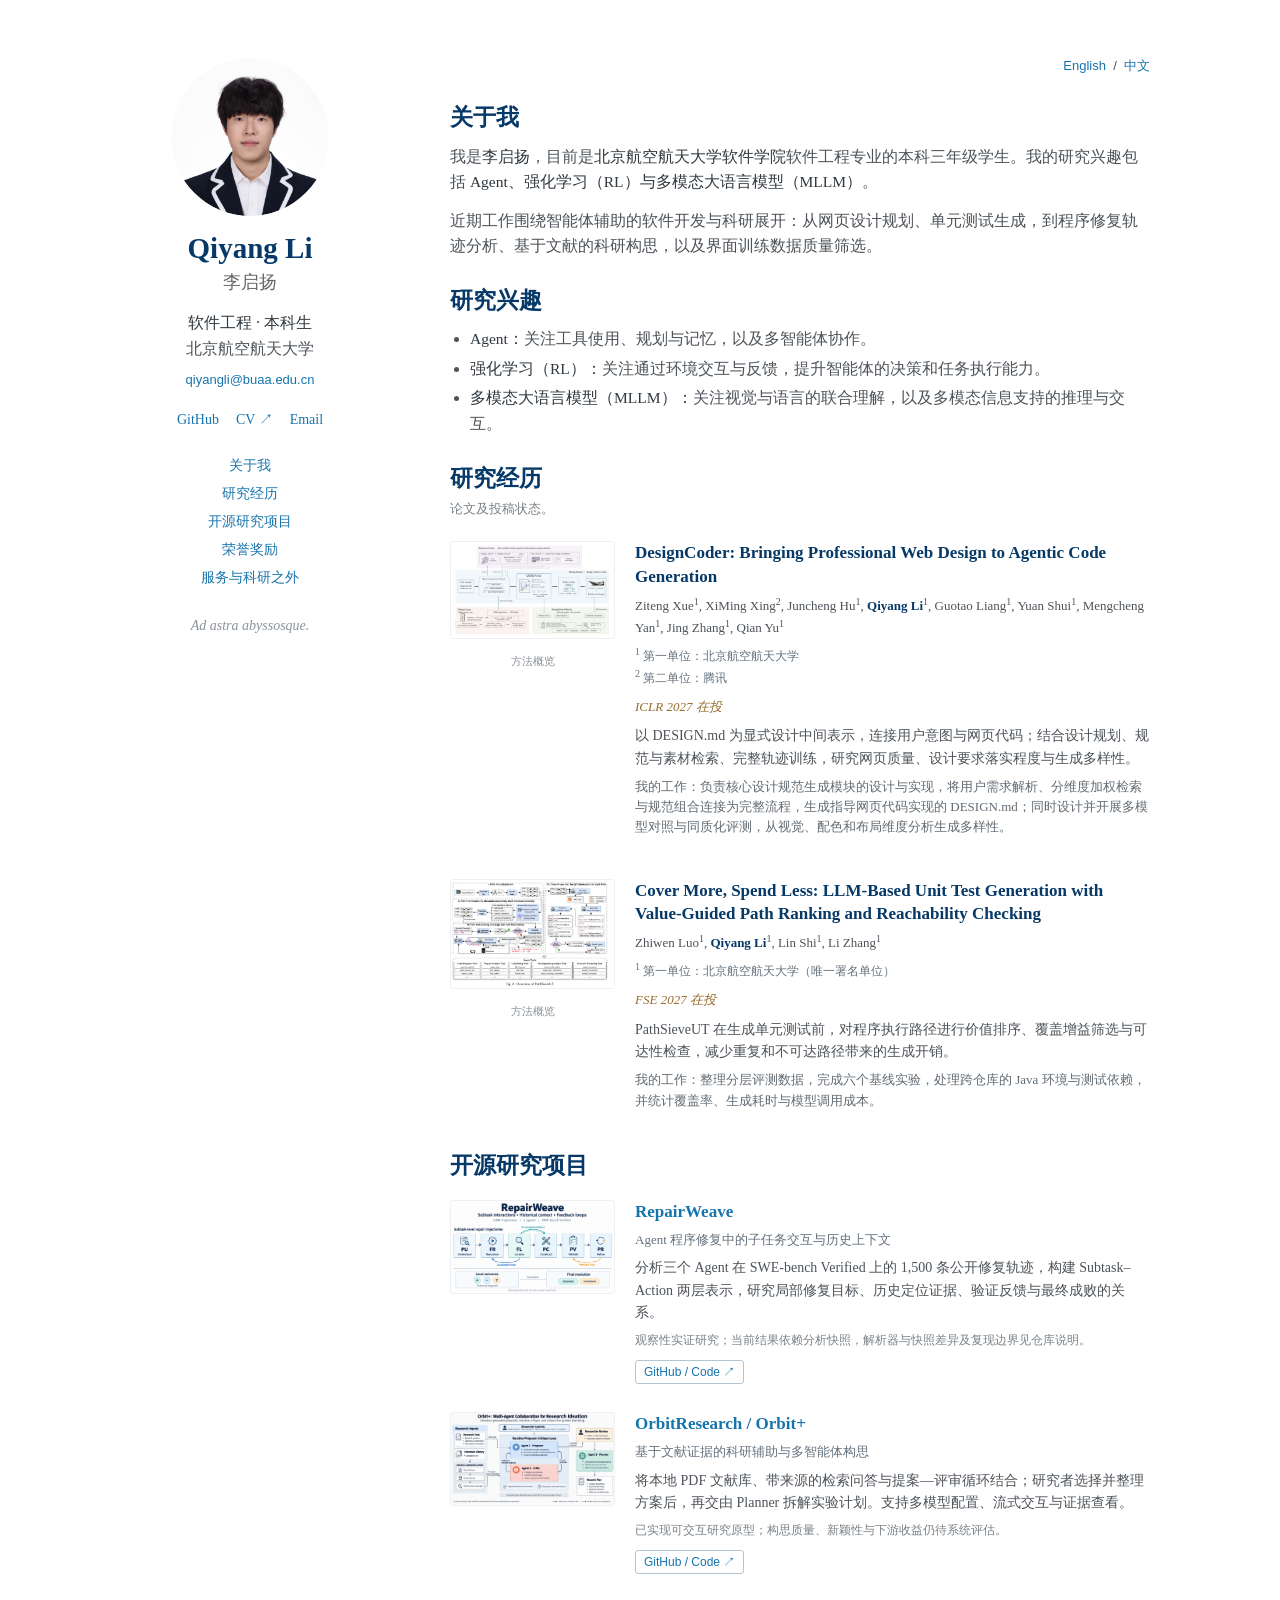
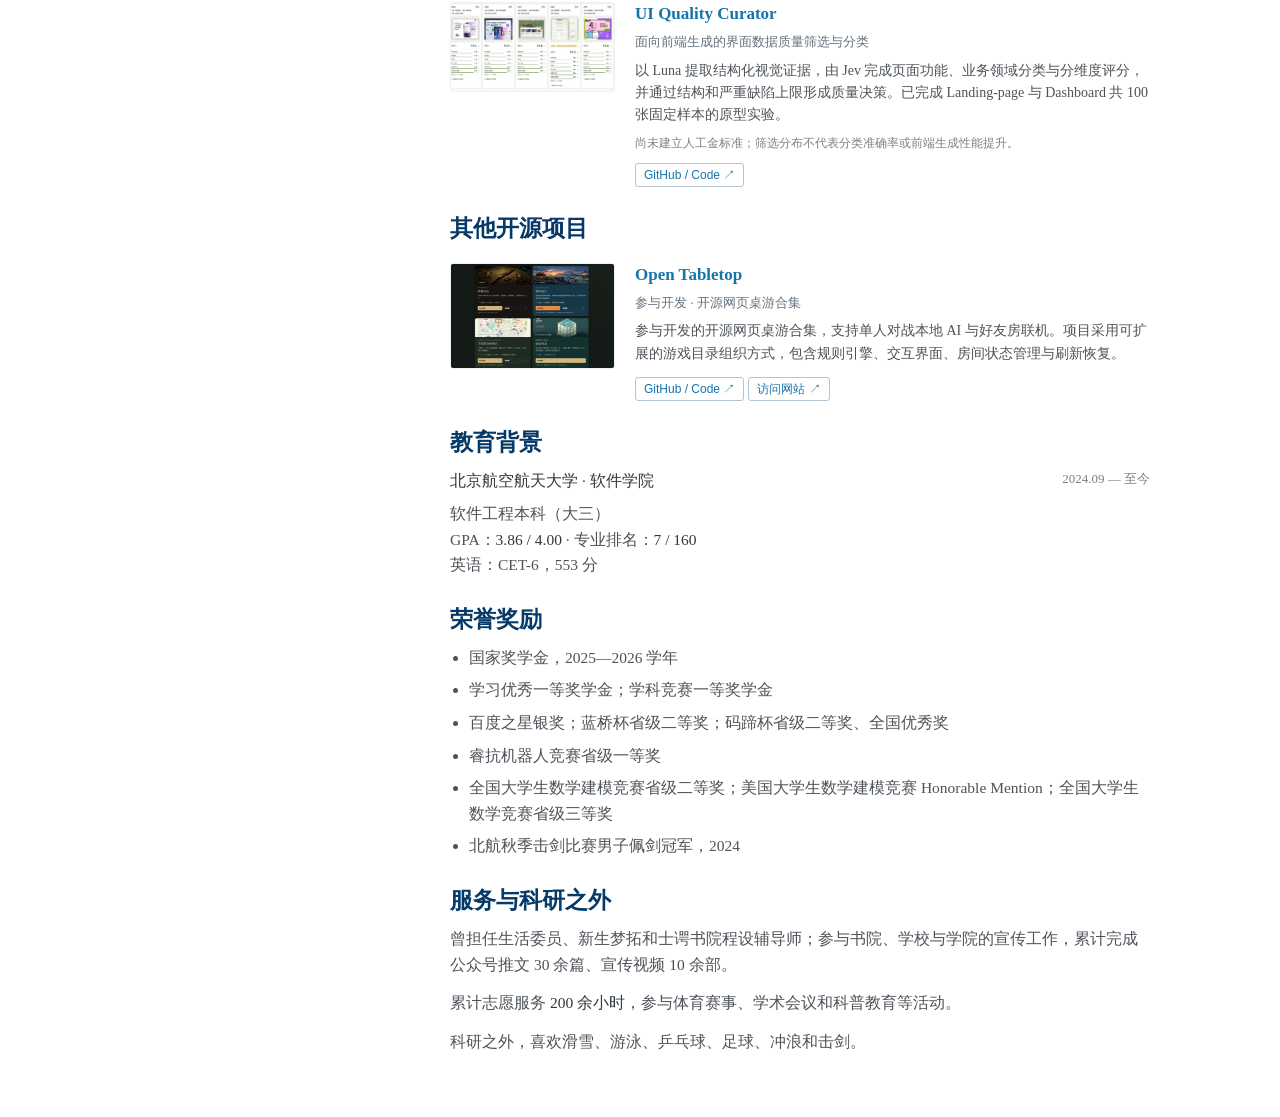
==== commit 3ce00ec7: "Remove visible footer from both homepage languages" ====
--- a/zh.html
+++ b/zh.html
@@ -1,3 +1,3 @@
 <!doctype html>
 <html lang="zh-CN"><head><meta charset="utf-8"><meta name="viewport" content="width=device-width,initial-scale=1"><title>李启扬 | Beihang University</title><meta name="description" content="Qiyang Li (李启扬), Software Engineering undergraduate at Beihang University. Agents, reinforcement learning, and multimodal large language models."><link rel="stylesheet" href="assets/css/minimal-light.css"><link rel="stylesheet" href="assets/css/custom.css"></head>
-<body><a class="skip" href="#about">跳至正文</a><div class="wrapper"><header><a href="zh.html" class="image avatar"><img src="assets/img/avatar.jpg?v=2" alt="李启扬的头像" width="158" height="158"></a><h1>Qiyang Li</h1><p class="chinese-name">李启扬</p><div class="position">软件工程 · 本科生</div><a class="affiliation" href="https://www.buaa.edu.cn/">北京航空航天大学</a><a class="email" href="mailto:qiyangli@buaa.edu.cn">qiyangli@buaa.edu.cn</a><div class="profile-links"><a href="https://github.com/starry913">GitHub</a><a href="assets/files/qiyang-li-cv.pdf">CV ↗</a><a href="mailto:qiyangli@buaa.edu.cn">Email</a></div><nav class="profile-nav" aria-label="页面目录"><a href="#about">关于我</a><a href="#research">研究经历</a><a href="#projects">开源研究项目</a><a href="#honors">荣誉奖励</a><a href="#beyond">服务与科研之外</a></nav><p class="motto">Ad astra abyssosque.</p></header><section><div class="language"><a href="index.html" lang="en">English</a> &nbsp;/&nbsp; <a href="zh.html" lang="zh-CN">中文</a></div><h2 id="about">关于我</h2><p>我是<strong>李启扬</strong>，目前是<strong>北京航空航天大学软件学院</strong>软件工程专业的本科三年级学生。我的研究兴趣包括 <strong>Agent、强化学习（RL）与多模态大语言模型（MLLM）</strong>。</p><p>近期工作围绕智能体辅助的软件开发与科研展开：从网页设计规划、单元测试生成，到程序修复轨迹分析、基于文献的科研构思，以及界面训练数据质量筛选。</p><h2 id="interests">研究兴趣</h2><ul class="interests"><li><strong>Agent：</strong>关注工具使用、规划与记忆，以及多智能体协作。</li><li><strong>强化学习（RL）：</strong>关注通过环境交互与反馈，提升智能体的决策和任务执行能力。</li><li><strong>多模态大语言模型（MLLM）：</strong>关注视觉与语言的联合理解，以及多模态信息支持的推理与交互。</li></ul><h2 id="research">研究经历</h2><p class="section-note">论文及投稿状态。</p><article class="research-entry" id="designcoder"><div><a class="figure-link" href="assets/img/designcoder.png" aria-label="DesignCoder: Bringing Professional Web Design to Agentic Code Generation figure"><img src="assets/img/designcoder.png" alt="DesignCoder: Bringing Professional Web Design to Agentic Code Generation — method overview" loading="lazy"></a><div class="figure-caption">方法概览</div></div><div><h3>DesignCoder: Bringing Professional Web Design to Agentic Code Generation</h3><p class="authors">Ziteng Xue<sup>1</sup>, XiMing Xing<sup>2</sup>, Juncheng Hu<sup>1</sup>, <strong>Qiyang Li</strong><sup>1</sup>, Guotao Liang<sup>1</sup>, Yuan Shui<sup>1</sup>, Mengcheng Yan<sup>1</sup>, Jing Zhang<sup>1</sup>, Qian Yu<sup>1</sup></p><p class="affiliations"><sup>1</sup> 第一单位：北京航空航天大学<br><sup>2</sup> 第二单位：腾讯</p><p class="status">ICLR 2027 在投</p><p class="description">以 DESIGN.md 为显式设计中间表示，连接用户意图与网页代码；结合设计规划、规范与素材检索、完整轨迹训练，研究网页质量、设计要求落实程度与生成多样性。</p><p class="contribution">我的工作：负责核心设计规范生成模块的设计与实现，将用户需求解析、分维度加权检索与规范组合连接为完整流程，生成指导网页代码实现的 DESIGN.md；同时设计并开展多模型对照与同质化评测，从视觉、配色和布局维度分析生成多样性。</p></div></article><article class="research-entry" id="pathsieveut"><div><a class="figure-link" href="assets/img/pathsieveut.png" aria-label="Cover More, Spend Less: LLM-Based Unit Test Generation with Value-Guided Path Ranking and Reachability Checking figure"><img src="assets/img/pathsieveut.png" alt="Cover More, Spend Less: LLM-Based Unit Test Generation with Value-Guided Path Ranking and Reachability Checking — method overview" loading="lazy"></a><div class="figure-caption">方法概览</div></div><div><h3>Cover More, Spend Less: LLM-Based Unit Test Generation with Value-Guided Path Ranking and Reachability Checking</h3><p class="authors">Zhiwen Luo<sup>1</sup>, <strong>Qiyang Li</strong><sup>1</sup>, Lin Shi<sup>1</sup>, Li Zhang<sup>1</sup></p><p class="affiliations"><sup>1</sup> 第一单位：北京航空航天大学（唯一署名单位）</p><p class="status">FSE 2027 在投</p><p class="description">PathSieveUT 在生成单元测试前，对程序执行路径进行价值排序、覆盖增益筛选与可达性检查，减少重复和不可达路径带来的生成开销。</p><p class="contribution">我的工作：整理分层评测数据，完成六个基线实验，处理跨仓库的 Java 环境与测试依赖，并统计覆盖率、生成耗时与模型调用成本。</p></div></article><h2 id="projects">开源研究项目</h2><article class="research-entry" id="repairweave"><div><a class="figure-link" href="assets/img/repairweave-overview.png" aria-label="RepairWeave figure"><img src="assets/img/repairweave-overview.png" alt="RepairWeave — project overview" loading="lazy"></a></div><div><h3><a href="https://github.com/starry913/repairweave">RepairWeave</a></h3><p class="project-subtitle">Agent 程序修复中的子任务交互与历史上下文</p><p class="description">分析三个 Agent 在 SWE-bench Verified 上的 1,500 条公开修复轨迹，构建 Subtask–Action 两层表示，研究局部修复目标、历史定位证据、验证反馈与最终成败的关系。</p><p class="project-note">观察性实证研究；当前结果依赖分析快照，解析器与快照差异及复现边界见仓库说明。</p><a class="code-link" href="https://github.com/starry913/repairweave">GitHub / Code ↗</a></div></article><article class="research-entry" id="orbit"><div><a class="figure-link" href="assets/img/orbit.png" aria-label="OrbitResearch / Orbit+ figure"><img src="assets/img/orbit.png" alt="OrbitResearch / Orbit+ — project overview" loading="lazy"></a></div><div><h3><a href="https://github.com/starry913/OrbitResearch">OrbitResearch / Orbit+</a></h3><p class="project-subtitle">基于文献证据的科研辅助与多智能体构思</p><p class="description">将本地 PDF 文献库、带来源的检索问答与提案—评审循环结合；研究者选择并整理方案后，再交由 Planner 拆解实验计划。支持多模型配置、流式交互与证据查看。</p><p class="project-note">已实现可交互研究原型；构思质量、新颖性与下游收益仍待系统评估。</p><a class="code-link" href="https://github.com/starry913/OrbitResearch">GitHub / Code ↗</a></div></article><article class="research-entry" id="curator"><div><a class="figure-link" href="assets/img/ui-curator.png" aria-label="UI Quality Curator figure"><img src="assets/img/ui-curator.png" alt="UI Quality Curator — project overview" loading="lazy"></a></div><div><h3><a href="https://github.com/starry913/ui-quality-curator">UI Quality Curator</a></h3><p class="project-subtitle">面向前端生成的界面数据质量筛选与分类</p><p class="description">以 Luna 提取结构化视觉证据，由 Jev 完成页面功能、业务领域分类与分维度评分，并通过结构和严重缺陷上限形成质量决策。已完成 Landing-page 与 Dashboard 共 100 张固定样本的原型实验。</p><p class="project-note">尚未建立人工金标准；筛选分布不代表分类准确率或前端生成性能提升。</p><a class="code-link" href="https://github.com/starry913/ui-quality-curator">GitHub / Code ↗</a></div></article><h2 id="other-projects">其他开源项目</h2><article class="research-entry" id="open-tabletop"><div><a class="figure-link" href="assets/img/open-tabletop.png?v=2" aria-label="Open Tabletop preview"><img src="assets/img/open-tabletop.png?v=2" alt="Open Tabletop — browser game collection" loading="lazy"></a></div><div><h3><a href="https://github.com/starry913/open-tabletop">Open Tabletop</a></h3><p class="project-subtitle">参与开发 · 开源网页桌游合集</p><p class="description">参与开发的开源网页桌游合集，支持单人对战本地 AI 与好友房联机。项目采用可扩展的游戏目录组织方式，包含规则引擎、交互界面、房间状态管理与刷新恢复。</p><a class="code-link" href="https://github.com/starry913/open-tabletop">GitHub / Code ↗</a> <a class="code-link" href="https://velvet-poker-friends.linming-dracarys.chatgpt.site/">访问网站 ↗</a></div></article><h2 id="education">教育背景</h2><p class="education"><strong>北京航空航天大学 · 软件学院</strong><span>2024.09 — 至今</span></p><p class="academic-facts">软件工程本科（大三）<br>GPA：<strong>3.86 / 4.00</strong> · 专业排名：<strong>7 / 160</strong><br>英语：CET-6，553 分</p><h2 id="honors">荣誉奖励</h2><ul class="compact-list"><li>国家奖学金，2025—2026 学年</li><li>学习优秀一等奖学金；学科竞赛一等奖学金</li><li>百度之星银奖；蓝桥杯省级二等奖；码蹄杯省级二等奖、全国优秀奖</li><li>睿抗机器人竞赛省级一等奖</li><li>全国大学生数学建模竞赛省级二等奖；美国大学生数学建模竞赛 Honorable Mention；全国大学生数学竞赛省级三等奖</li><li>北航秋季击剑比赛男子佩剑冠军，2024</li></ul><h2 id="beyond">服务与科研之外</h2><p>曾担任生活委员、新生梦拓和士谔书院程设辅导师；参与书院、学校与学院的宣传工作，累计完成公众号推文 30 余篇、宣传视频 10 余部。</p><p>累计志愿服务 <strong>200 余小时</strong>，参与体育赛事、学术会议和科普教育等活动。</p><p>科研之外，喜欢滑雪、游泳、乒乓球、足球、冲浪和击剑。</p><footer class="page-footer">© 2026 Qiyang Li · Based on <a href="https://github.com/yaoyao-liu/minimal-light">Minimal Light</a> · 更新于 2026 年 10 月</footer></section></div></body></html>+<body><a class="skip" href="#about">跳至正文</a><div class="wrapper"><header><a href="zh.html" class="image avatar"><img src="assets/img/avatar.jpg?v=2" alt="李启扬的头像" width="158" height="158"></a><h1>Qiyang Li</h1><p class="chinese-name">李启扬</p><div class="position">软件工程 · 本科生</div><a class="affiliation" href="https://www.buaa.edu.cn/">北京航空航天大学</a><a class="email" href="mailto:qiyangli@buaa.edu.cn">qiyangli@buaa.edu.cn</a><div class="profile-links"><a href="https://github.com/starry913">GitHub</a><a href="assets/files/qiyang-li-cv.pdf">CV ↗</a><a href="mailto:qiyangli@buaa.edu.cn">Email</a></div><nav class="profile-nav" aria-label="页面目录"><a href="#about">关于我</a><a href="#research">研究经历</a><a href="#projects">开源研究项目</a><a href="#honors">荣誉奖励</a><a href="#beyond">服务与科研之外</a></nav><p class="motto">Ad astra abyssosque.</p></header><section><div class="language"><a href="index.html" lang="en">English</a> &nbsp;/&nbsp; <a href="zh.html" lang="zh-CN">中文</a></div><h2 id="about">关于我</h2><p>我是<strong>李启扬</strong>，目前是<strong>北京航空航天大学软件学院</strong>软件工程专业的本科三年级学生。我的研究兴趣包括 <strong>Agent、强化学习（RL）与多模态大语言模型（MLLM）</strong>。</p><p>近期工作围绕智能体辅助的软件开发与科研展开：从网页设计规划、单元测试生成，到程序修复轨迹分析、基于文献的科研构思，以及界面训练数据质量筛选。</p><h2 id="interests">研究兴趣</h2><ul class="interests"><li><strong>Agent：</strong>关注工具使用、规划与记忆，以及多智能体协作。</li><li><strong>强化学习（RL）：</strong>关注通过环境交互与反馈，提升智能体的决策和任务执行能力。</li><li><strong>多模态大语言模型（MLLM）：</strong>关注视觉与语言的联合理解，以及多模态信息支持的推理与交互。</li></ul><h2 id="research">研究经历</h2><p class="section-note">论文及投稿状态。</p><article class="research-entry" id="designcoder"><div><a class="figure-link" href="assets/img/designcoder.png" aria-label="DesignCoder: Bringing Professional Web Design to Agentic Code Generation figure"><img src="assets/img/designcoder.png" alt="DesignCoder: Bringing Professional Web Design to Agentic Code Generation — method overview" loading="lazy"></a><div class="figure-caption">方法概览</div></div><div><h3>DesignCoder: Bringing Professional Web Design to Agentic Code Generation</h3><p class="authors">Ziteng Xue<sup>1</sup>, XiMing Xing<sup>2</sup>, Juncheng Hu<sup>1</sup>, <strong>Qiyang Li</strong><sup>1</sup>, Guotao Liang<sup>1</sup>, Yuan Shui<sup>1</sup>, Mengcheng Yan<sup>1</sup>, Jing Zhang<sup>1</sup>, Qian Yu<sup>1</sup></p><p class="affiliations"><sup>1</sup> 第一单位：北京航空航天大学<br><sup>2</sup> 第二单位：腾讯</p><p class="status">ICLR 2027 在投</p><p class="description">以 DESIGN.md 为显式设计中间表示，连接用户意图与网页代码；结合设计规划、规范与素材检索、完整轨迹训练，研究网页质量、设计要求落实程度与生成多样性。</p><p class="contribution">我的工作：负责核心设计规范生成模块的设计与实现，将用户需求解析、分维度加权检索与规范组合连接为完整流程，生成指导网页代码实现的 DESIGN.md；同时设计并开展多模型对照与同质化评测，从视觉、配色和布局维度分析生成多样性。</p></div></article><article class="research-entry" id="pathsieveut"><div><a class="figure-link" href="assets/img/pathsieveut.png" aria-label="Cover More, Spend Less: LLM-Based Unit Test Generation with Value-Guided Path Ranking and Reachability Checking figure"><img src="assets/img/pathsieveut.png" alt="Cover More, Spend Less: LLM-Based Unit Test Generation with Value-Guided Path Ranking and Reachability Checking — method overview" loading="lazy"></a><div class="figure-caption">方法概览</div></div><div><h3>Cover More, Spend Less: LLM-Based Unit Test Generation with Value-Guided Path Ranking and Reachability Checking</h3><p class="authors">Zhiwen Luo<sup>1</sup>, <strong>Qiyang Li</strong><sup>1</sup>, Lin Shi<sup>1</sup>, Li Zhang<sup>1</sup></p><p class="affiliations"><sup>1</sup> 第一单位：北京航空航天大学（唯一署名单位）</p><p class="status">FSE 2027 在投</p><p class="description">PathSieveUT 在生成单元测试前，对程序执行路径进行价值排序、覆盖增益筛选与可达性检查，减少重复和不可达路径带来的生成开销。</p><p class="contribution">我的工作：整理分层评测数据，完成六个基线实验，处理跨仓库的 Java 环境与测试依赖，并统计覆盖率、生成耗时与模型调用成本。</p></div></article><h2 id="projects">开源研究项目</h2><article class="research-entry" id="repairweave"><div><a class="figure-link" href="assets/img/repairweave-overview.png" aria-label="RepairWeave figure"><img src="assets/img/repairweave-overview.png" alt="RepairWeave — project overview" loading="lazy"></a></div><div><h3><a href="https://github.com/starry913/repairweave">RepairWeave</a></h3><p class="project-subtitle">Agent 程序修复中的子任务交互与历史上下文</p><p class="description">分析三个 Agent 在 SWE-bench Verified 上的 1,500 条公开修复轨迹，构建 Subtask–Action 两层表示，研究局部修复目标、历史定位证据、验证反馈与最终成败的关系。</p><p class="project-note">观察性实证研究；当前结果依赖分析快照，解析器与快照差异及复现边界见仓库说明。</p><a class="code-link" href="https://github.com/starry913/repairweave">GitHub / Code ↗</a></div></article><article class="research-entry" id="orbit"><div><a class="figure-link" href="assets/img/orbit.png" aria-label="OrbitResearch / Orbit+ figure"><img src="assets/img/orbit.png" alt="OrbitResearch / Orbit+ — project overview" loading="lazy"></a></div><div><h3><a href="https://github.com/starry913/OrbitResearch">OrbitResearch / Orbit+</a></h3><p class="project-subtitle">基于文献证据的科研辅助与多智能体构思</p><p class="description">将本地 PDF 文献库、带来源的检索问答与提案—评审循环结合；研究者选择并整理方案后，再交由 Planner 拆解实验计划。支持多模型配置、流式交互与证据查看。</p><p class="project-note">已实现可交互研究原型；构思质量、新颖性与下游收益仍待系统评估。</p><a class="code-link" href="https://github.com/starry913/OrbitResearch">GitHub / Code ↗</a></div></article><article class="research-entry" id="curator"><div><a class="figure-link" href="assets/img/ui-curator.png" aria-label="UI Quality Curator figure"><img src="assets/img/ui-curator.png" alt="UI Quality Curator — project overview" loading="lazy"></a></div><div><h3><a href="https://github.com/starry913/ui-quality-curator">UI Quality Curator</a></h3><p class="project-subtitle">面向前端生成的界面数据质量筛选与分类</p><p class="description">以 Luna 提取结构化视觉证据，由 Jev 完成页面功能、业务领域分类与分维度评分，并通过结构和严重缺陷上限形成质量决策。已完成 Landing-page 与 Dashboard 共 100 张固定样本的原型实验。</p><p class="project-note">尚未建立人工金标准；筛选分布不代表分类准确率或前端生成性能提升。</p><a class="code-link" href="https://github.com/starry913/ui-quality-curator">GitHub / Code ↗</a></div></article><h2 id="other-projects">其他开源项目</h2><article class="research-entry" id="open-tabletop"><div><a class="figure-link" href="assets/img/open-tabletop.png?v=2" aria-label="Open Tabletop preview"><img src="assets/img/open-tabletop.png?v=2" alt="Open Tabletop — browser game collection" loading="lazy"></a></div><div><h3><a href="https://github.com/starry913/open-tabletop">Open Tabletop</a></h3><p class="project-subtitle">参与开发 · 开源网页桌游合集</p><p class="description">参与开发的开源网页桌游合集，支持单人对战本地 AI 与好友房联机。项目采用可扩展的游戏目录组织方式，包含规则引擎、交互界面、房间状态管理与刷新恢复。</p><a class="code-link" href="https://github.com/starry913/open-tabletop">GitHub / Code ↗</a> <a class="code-link" href="https://velvet-poker-friends.linming-dracarys.chatgpt.site/">访问网站 ↗</a></div></article><h2 id="education">教育背景</h2><p class="education"><strong>北京航空航天大学 · 软件学院</strong><span>2024.09 — 至今</span></p><p class="academic-facts">软件工程本科（大三）<br>GPA：<strong>3.86 / 4.00</strong> · 专业排名：<strong>7 / 160</strong><br>英语：CET-6，553 分</p><h2 id="honors">荣誉奖励</h2><ul class="compact-list"><li>国家奖学金，2025—2026 学年</li><li>学习优秀一等奖学金；学科竞赛一等奖学金</li><li>百度之星银奖；蓝桥杯省级二等奖；码蹄杯省级二等奖、全国优秀奖</li><li>睿抗机器人竞赛省级一等奖</li><li>全国大学生数学建模竞赛省级二等奖；美国大学生数学建模竞赛 Honorable Mention；全国大学生数学竞赛省级三等奖</li><li>北航秋季击剑比赛男子佩剑冠军，2024</li></ul><h2 id="beyond">服务与科研之外</h2><p>曾担任生活委员、新生梦拓和士谔书院程设辅导师；参与书院、学校与学院的宣传工作，累计完成公众号推文 30 余篇、宣传视频 10 余部。</p><p>累计志愿服务 <strong>200 余小时</strong>，参与体育赛事、学术会议和科普教育等活动。</p><p>科研之外，喜欢滑雪、游泳、乒乓球、足球、冲浪和击剑。</p></section></div></body></html>
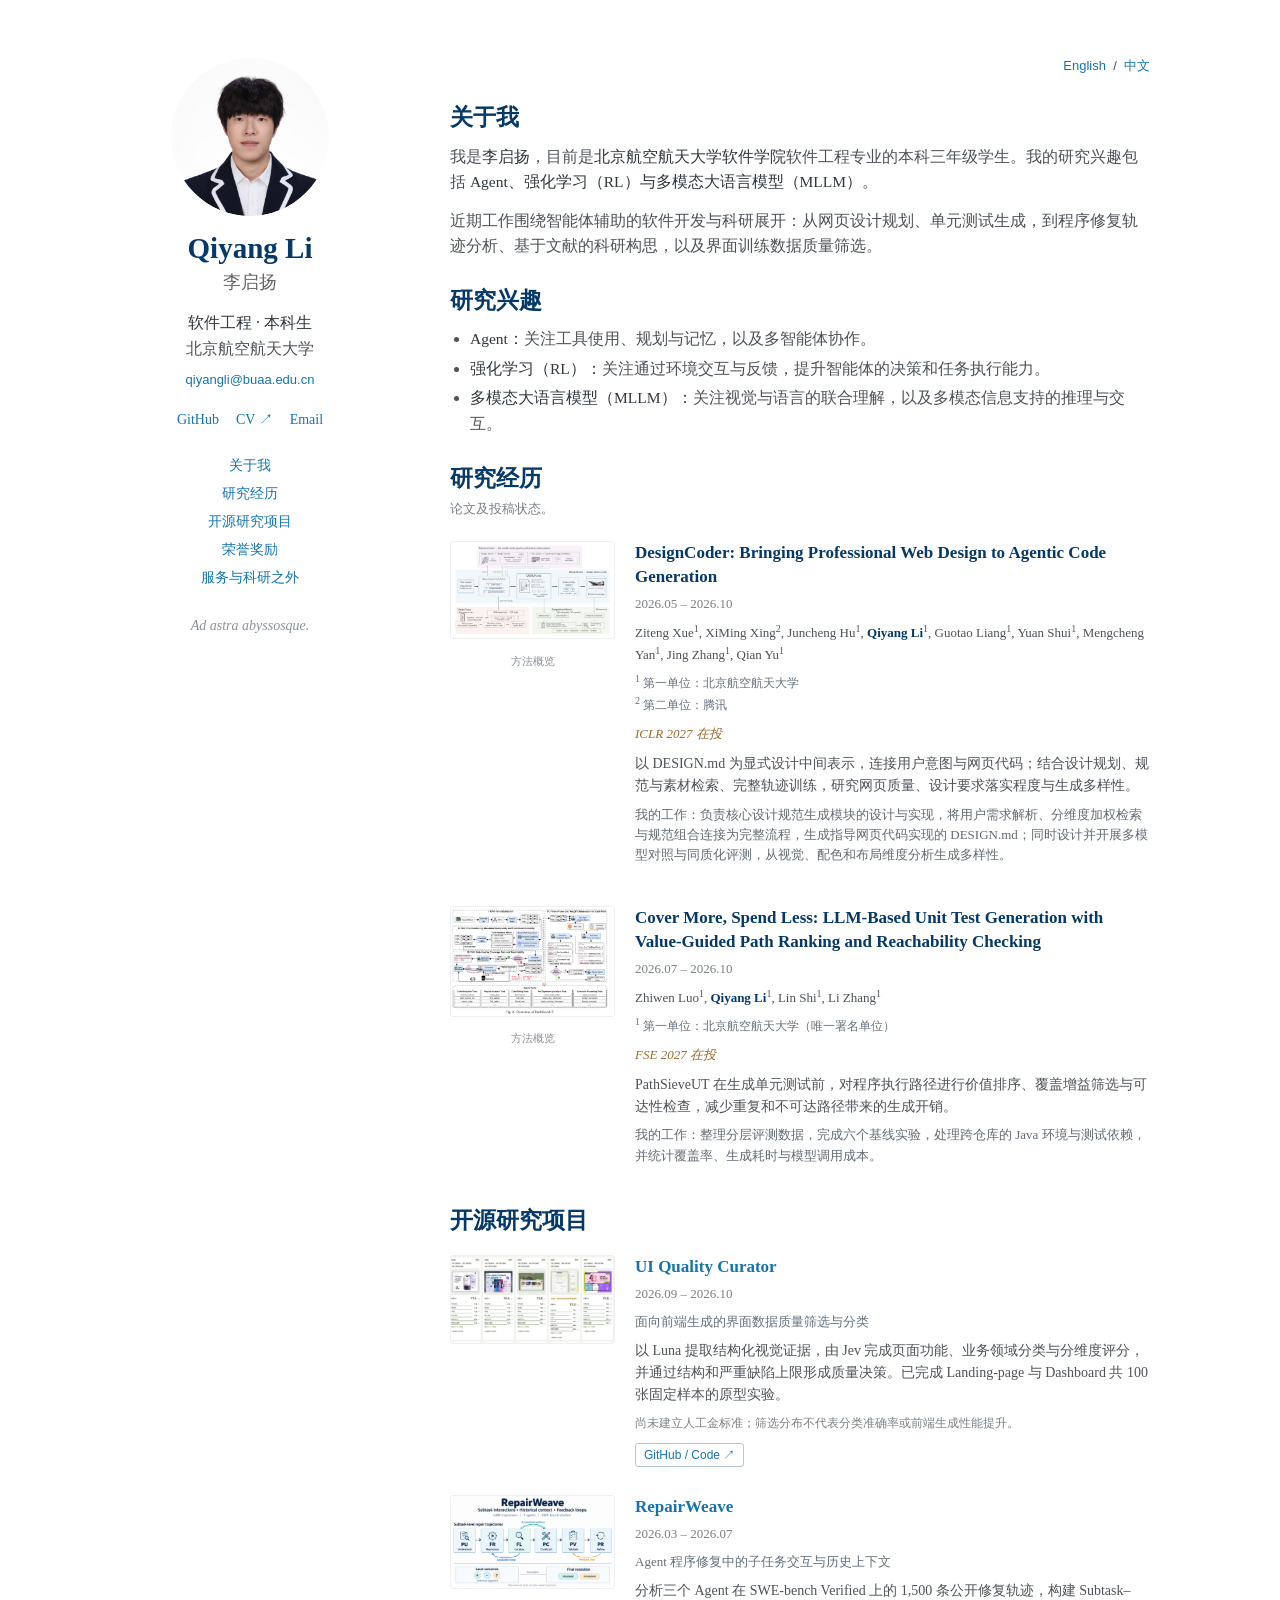
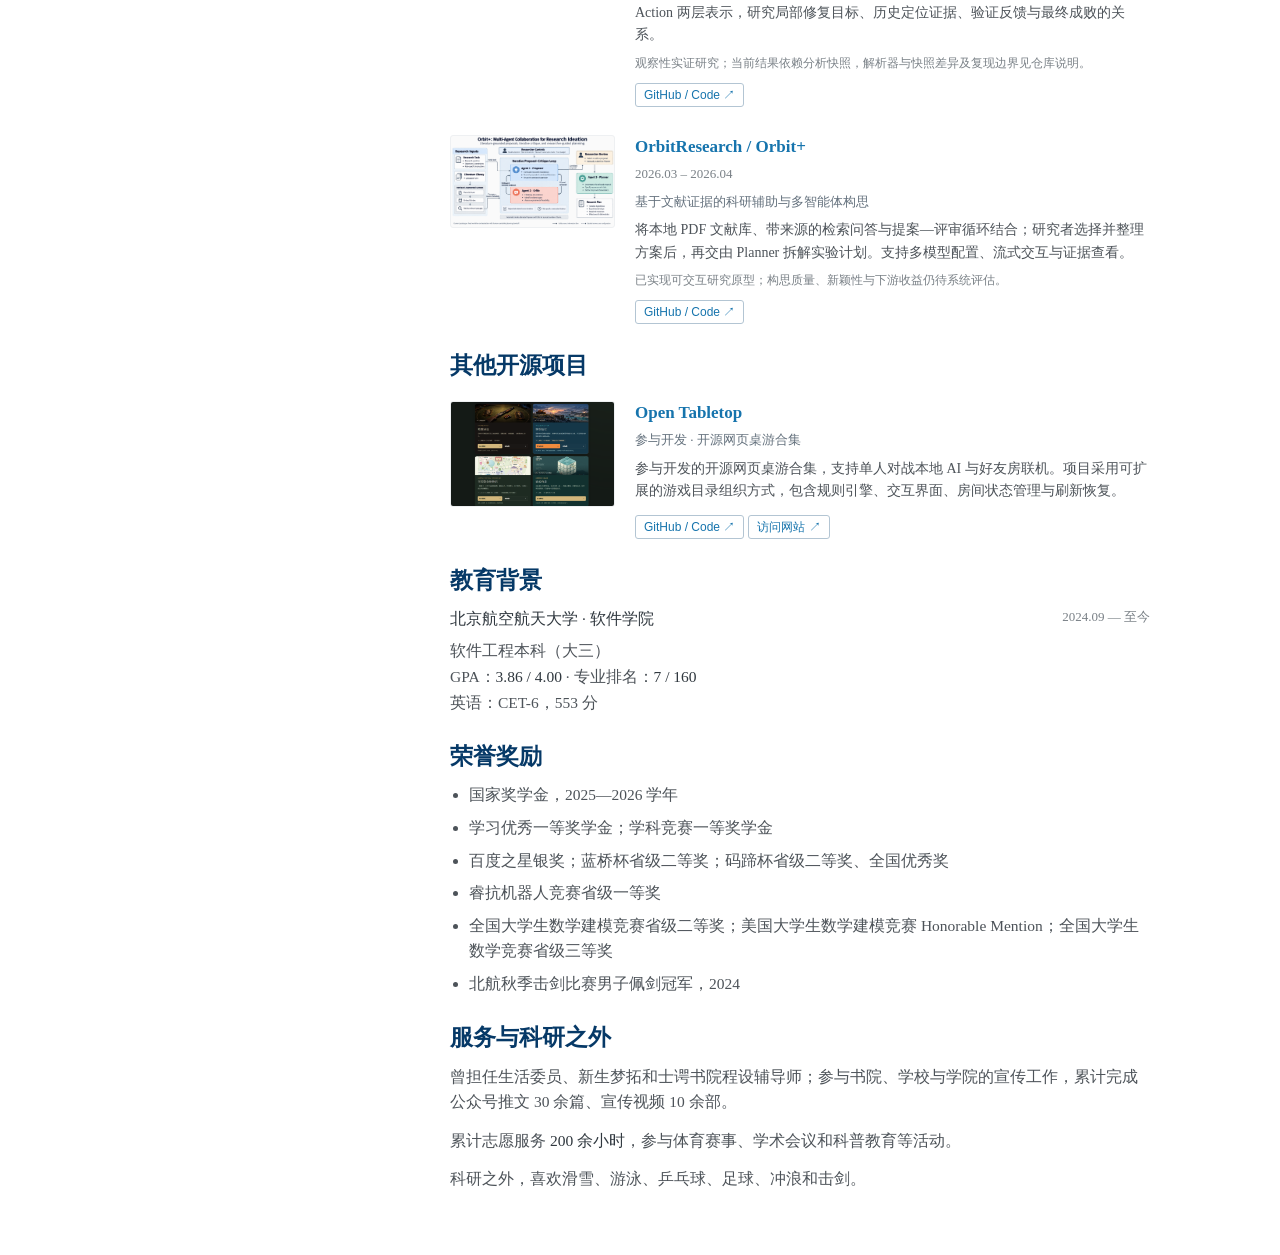
==== commit fbba5945: "Add research dates and order projects by recency" ====
--- a/zh.html
+++ b/zh.html
@@ -1,3 +1,3 @@
 <!doctype html>
 <html lang="zh-CN"><head><meta charset="utf-8"><meta name="viewport" content="width=device-width,initial-scale=1"><title>李启扬 | Beihang University</title><meta name="description" content="Qiyang Li (李启扬), Software Engineering undergraduate at Beihang University. Agents, reinforcement learning, and multimodal large language models."><link rel="stylesheet" href="assets/css/minimal-light.css"><link rel="stylesheet" href="assets/css/custom.css"></head>
-<body><a class="skip" href="#about">跳至正文</a><div class="wrapper"><header><a href="zh.html" class="image avatar"><img src="assets/img/avatar.jpg?v=2" alt="李启扬的头像" width="158" height="158"></a><h1>Qiyang Li</h1><p class="chinese-name">李启扬</p><div class="position">软件工程 · 本科生</div><a class="affiliation" href="https://www.buaa.edu.cn/">北京航空航天大学</a><a class="email" href="mailto:qiyangli@buaa.edu.cn">qiyangli@buaa.edu.cn</a><div class="profile-links"><a href="https://github.com/starry913">GitHub</a><a href="assets/files/qiyang-li-cv.pdf">CV ↗</a><a href="mailto:qiyangli@buaa.edu.cn">Email</a></div><nav class="profile-nav" aria-label="页面目录"><a href="#about">关于我</a><a href="#research">研究经历</a><a href="#projects">开源研究项目</a><a href="#honors">荣誉奖励</a><a href="#beyond">服务与科研之外</a></nav><p class="motto">Ad astra abyssosque.</p></header><section><div class="language"><a href="index.html" lang="en">English</a> &nbsp;/&nbsp; <a href="zh.html" lang="zh-CN">中文</a></div><h2 id="about">关于我</h2><p>我是<strong>李启扬</strong>，目前是<strong>北京航空航天大学软件学院</strong>软件工程专业的本科三年级学生。我的研究兴趣包括 <strong>Agent、强化学习（RL）与多模态大语言模型（MLLM）</strong>。</p><p>近期工作围绕智能体辅助的软件开发与科研展开：从网页设计规划、单元测试生成，到程序修复轨迹分析、基于文献的科研构思，以及界面训练数据质量筛选。</p><h2 id="interests">研究兴趣</h2><ul class="interests"><li><strong>Agent：</strong>关注工具使用、规划与记忆，以及多智能体协作。</li><li><strong>强化学习（RL）：</strong>关注通过环境交互与反馈，提升智能体的决策和任务执行能力。</li><li><strong>多模态大语言模型（MLLM）：</strong>关注视觉与语言的联合理解，以及多模态信息支持的推理与交互。</li></ul><h2 id="research">研究经历</h2><p class="section-note">论文及投稿状态。</p><article class="research-entry" id="designcoder"><div><a class="figure-link" href="assets/img/designcoder.png" aria-label="DesignCoder: Bringing Professional Web Design to Agentic Code Generation figure"><img src="assets/img/designcoder.png" alt="DesignCoder: Bringing Professional Web Design to Agentic Code Generation — method overview" loading="lazy"></a><div class="figure-caption">方法概览</div></div><div><h3>DesignCoder: Bringing Professional Web Design to Agentic Code Generation</h3><p class="authors">Ziteng Xue<sup>1</sup>, XiMing Xing<sup>2</sup>, Juncheng Hu<sup>1</sup>, <strong>Qiyang Li</strong><sup>1</sup>, Guotao Liang<sup>1</sup>, Yuan Shui<sup>1</sup>, Mengcheng Yan<sup>1</sup>, Jing Zhang<sup>1</sup>, Qian Yu<sup>1</sup></p><p class="affiliations"><sup>1</sup> 第一单位：北京航空航天大学<br><sup>2</sup> 第二单位：腾讯</p><p class="status">ICLR 2027 在投</p><p class="description">以 DESIGN.md 为显式设计中间表示，连接用户意图与网页代码；结合设计规划、规范与素材检索、完整轨迹训练，研究网页质量、设计要求落实程度与生成多样性。</p><p class="contribution">我的工作：负责核心设计规范生成模块的设计与实现，将用户需求解析、分维度加权检索与规范组合连接为完整流程，生成指导网页代码实现的 DESIGN.md；同时设计并开展多模型对照与同质化评测，从视觉、配色和布局维度分析生成多样性。</p></div></article><article class="research-entry" id="pathsieveut"><div><a class="figure-link" href="assets/img/pathsieveut.png" aria-label="Cover More, Spend Less: LLM-Based Unit Test Generation with Value-Guided Path Ranking and Reachability Checking figure"><img src="assets/img/pathsieveut.png" alt="Cover More, Spend Less: LLM-Based Unit Test Generation with Value-Guided Path Ranking and Reachability Checking — method overview" loading="lazy"></a><div class="figure-caption">方法概览</div></div><div><h3>Cover More, Spend Less: LLM-Based Unit Test Generation with Value-Guided Path Ranking and Reachability Checking</h3><p class="authors">Zhiwen Luo<sup>1</sup>, <strong>Qiyang Li</strong><sup>1</sup>, Lin Shi<sup>1</sup>, Li Zhang<sup>1</sup></p><p class="affiliations"><sup>1</sup> 第一单位：北京航空航天大学（唯一署名单位）</p><p class="status">FSE 2027 在投</p><p class="description">PathSieveUT 在生成单元测试前，对程序执行路径进行价值排序、覆盖增益筛选与可达性检查，减少重复和不可达路径带来的生成开销。</p><p class="contribution">我的工作：整理分层评测数据，完成六个基线实验，处理跨仓库的 Java 环境与测试依赖，并统计覆盖率、生成耗时与模型调用成本。</p></div></article><h2 id="projects">开源研究项目</h2><article class="research-entry" id="repairweave"><div><a class="figure-link" href="assets/img/repairweave-overview.png" aria-label="RepairWeave figure"><img src="assets/img/repairweave-overview.png" alt="RepairWeave — project overview" loading="lazy"></a></div><div><h3><a href="https://github.com/starry913/repairweave">RepairWeave</a></h3><p class="project-subtitle">Agent 程序修复中的子任务交互与历史上下文</p><p class="description">分析三个 Agent 在 SWE-bench Verified 上的 1,500 条公开修复轨迹，构建 Subtask–Action 两层表示，研究局部修复目标、历史定位证据、验证反馈与最终成败的关系。</p><p class="project-note">观察性实证研究；当前结果依赖分析快照，解析器与快照差异及复现边界见仓库说明。</p><a class="code-link" href="https://github.com/starry913/repairweave">GitHub / Code ↗</a></div></article><article class="research-entry" id="orbit"><div><a class="figure-link" href="assets/img/orbit.png" aria-label="OrbitResearch / Orbit+ figure"><img src="assets/img/orbit.png" alt="OrbitResearch / Orbit+ — project overview" loading="lazy"></a></div><div><h3><a href="https://github.com/starry913/OrbitResearch">OrbitResearch / Orbit+</a></h3><p class="project-subtitle">基于文献证据的科研辅助与多智能体构思</p><p class="description">将本地 PDF 文献库、带来源的检索问答与提案—评审循环结合；研究者选择并整理方案后，再交由 Planner 拆解实验计划。支持多模型配置、流式交互与证据查看。</p><p class="project-note">已实现可交互研究原型；构思质量、新颖性与下游收益仍待系统评估。</p><a class="code-link" href="https://github.com/starry913/OrbitResearch">GitHub / Code ↗</a></div></article><article class="research-entry" id="curator"><div><a class="figure-link" href="assets/img/ui-curator.png" aria-label="UI Quality Curator figure"><img src="assets/img/ui-curator.png" alt="UI Quality Curator — project overview" loading="lazy"></a></div><div><h3><a href="https://github.com/starry913/ui-quality-curator">UI Quality Curator</a></h3><p class="project-subtitle">面向前端生成的界面数据质量筛选与分类</p><p class="description">以 Luna 提取结构化视觉证据，由 Jev 完成页面功能、业务领域分类与分维度评分，并通过结构和严重缺陷上限形成质量决策。已完成 Landing-page 与 Dashboard 共 100 张固定样本的原型实验。</p><p class="project-note">尚未建立人工金标准；筛选分布不代表分类准确率或前端生成性能提升。</p><a class="code-link" href="https://github.com/starry913/ui-quality-curator">GitHub / Code ↗</a></div></article><h2 id="other-projects">其他开源项目</h2><article class="research-entry" id="open-tabletop"><div><a class="figure-link" href="assets/img/open-tabletop.png?v=2" aria-label="Open Tabletop preview"><img src="assets/img/open-tabletop.png?v=2" alt="Open Tabletop — browser game collection" loading="lazy"></a></div><div><h3><a href="https://github.com/starry913/open-tabletop">Open Tabletop</a></h3><p class="project-subtitle">参与开发 · 开源网页桌游合集</p><p class="description">参与开发的开源网页桌游合集，支持单人对战本地 AI 与好友房联机。项目采用可扩展的游戏目录组织方式，包含规则引擎、交互界面、房间状态管理与刷新恢复。</p><a class="code-link" href="https://github.com/starry913/open-tabletop">GitHub / Code ↗</a> <a class="code-link" href="https://velvet-poker-friends.linming-dracarys.chatgpt.site/">访问网站 ↗</a></div></article><h2 id="education">教育背景</h2><p class="education"><strong>北京航空航天大学 · 软件学院</strong><span>2024.09 — 至今</span></p><p class="academic-facts">软件工程本科（大三）<br>GPA：<strong>3.86 / 4.00</strong> · 专业排名：<strong>7 / 160</strong><br>英语：CET-6，553 分</p><h2 id="honors">荣誉奖励</h2><ul class="compact-list"><li>国家奖学金，2025—2026 学年</li><li>学习优秀一等奖学金；学科竞赛一等奖学金</li><li>百度之星银奖；蓝桥杯省级二等奖；码蹄杯省级二等奖、全国优秀奖</li><li>睿抗机器人竞赛省级一等奖</li><li>全国大学生数学建模竞赛省级二等奖；美国大学生数学建模竞赛 Honorable Mention；全国大学生数学竞赛省级三等奖</li><li>北航秋季击剑比赛男子佩剑冠军，2024</li></ul><h2 id="beyond">服务与科研之外</h2><p>曾担任生活委员、新生梦拓和士谔书院程设辅导师；参与书院、学校与学院的宣传工作，累计完成公众号推文 30 余篇、宣传视频 10 余部。</p><p>累计志愿服务 <strong>200 余小时</strong>，参与体育赛事、学术会议和科普教育等活动。</p><p>科研之外，喜欢滑雪、游泳、乒乓球、足球、冲浪和击剑。</p></section></div></body></html>+<body><a class="skip" href="#about">跳至正文</a><div class="wrapper"><header><a href="zh.html" class="image avatar"><img src="assets/img/avatar.jpg?v=2" alt="李启扬的头像" width="158" height="158"></a><h1>Qiyang Li</h1><p class="chinese-name">李启扬</p><div class="position">软件工程 · 本科生</div><a class="affiliation" href="https://www.buaa.edu.cn/">北京航空航天大学</a><a class="email" href="mailto:qiyangli@buaa.edu.cn">qiyangli@buaa.edu.cn</a><div class="profile-links"><a href="https://github.com/starry913">GitHub</a><a href="assets/files/qiyang-li-cv.pdf">CV ↗</a><a href="mailto:qiyangli@buaa.edu.cn">Email</a></div><nav class="profile-nav" aria-label="页面目录"><a href="#about">关于我</a><a href="#research">研究经历</a><a href="#projects">开源研究项目</a><a href="#honors">荣誉奖励</a><a href="#beyond">服务与科研之外</a></nav><p class="motto">Ad astra abyssosque.</p></header><section><div class="language"><a href="index.html" lang="en">English</a> &nbsp;/&nbsp; <a href="zh.html" lang="zh-CN">中文</a></div><h2 id="about">关于我</h2><p>我是<strong>李启扬</strong>，目前是<strong>北京航空航天大学软件学院</strong>软件工程专业的本科三年级学生。我的研究兴趣包括 <strong>Agent、强化学习（RL）与多模态大语言模型（MLLM）</strong>。</p><p>近期工作围绕智能体辅助的软件开发与科研展开：从网页设计规划、单元测试生成，到程序修复轨迹分析、基于文献的科研构思，以及界面训练数据质量筛选。</p><h2 id="interests">研究兴趣</h2><ul class="interests"><li><strong>Agent：</strong>关注工具使用、规划与记忆，以及多智能体协作。</li><li><strong>强化学习（RL）：</strong>关注通过环境交互与反馈，提升智能体的决策和任务执行能力。</li><li><strong>多模态大语言模型（MLLM）：</strong>关注视觉与语言的联合理解，以及多模态信息支持的推理与交互。</li></ul><h2 id="research">研究经历</h2><p class="section-note">论文及投稿状态。</p><article class="research-entry" id="designcoder"><div><a class="figure-link" href="assets/img/designcoder.png" aria-label="DesignCoder: Bringing Professional Web Design to Agentic Code Generation figure"><img src="assets/img/designcoder.png" alt="DesignCoder: Bringing Professional Web Design to Agentic Code Generation — method overview" loading="lazy"></a><div class="figure-caption">方法概览</div></div><div><h3>DesignCoder: Bringing Professional Web Design to Agentic Code Generation</h3><p class="project-dates">2026.05 – 2026.10</p><p class="authors">Ziteng Xue<sup>1</sup>, XiMing Xing<sup>2</sup>, Juncheng Hu<sup>1</sup>, <strong>Qiyang Li</strong><sup>1</sup>, Guotao Liang<sup>1</sup>, Yuan Shui<sup>1</sup>, Mengcheng Yan<sup>1</sup>, Jing Zhang<sup>1</sup>, Qian Yu<sup>1</sup></p><p class="affiliations"><sup>1</sup> 第一单位：北京航空航天大学<br><sup>2</sup> 第二单位：腾讯</p><p class="status">ICLR 2027 在投</p><p class="description">以 DESIGN.md 为显式设计中间表示，连接用户意图与网页代码；结合设计规划、规范与素材检索、完整轨迹训练，研究网页质量、设计要求落实程度与生成多样性。</p><p class="contribution">我的工作：负责核心设计规范生成模块的设计与实现，将用户需求解析、分维度加权检索与规范组合连接为完整流程，生成指导网页代码实现的 DESIGN.md；同时设计并开展多模型对照与同质化评测，从视觉、配色和布局维度分析生成多样性。</p></div></article><article class="research-entry" id="pathsieveut"><div><a class="figure-link" href="assets/img/pathsieveut.png" aria-label="Cover More, Spend Less: LLM-Based Unit Test Generation with Value-Guided Path Ranking and Reachability Checking figure"><img src="assets/img/pathsieveut.png" alt="Cover More, Spend Less: LLM-Based Unit Test Generation with Value-Guided Path Ranking and Reachability Checking — method overview" loading="lazy"></a><div class="figure-caption">方法概览</div></div><div><h3>Cover More, Spend Less: LLM-Based Unit Test Generation with Value-Guided Path Ranking and Reachability Checking</h3><p class="project-dates">2026.07 – 2026.10</p><p class="authors">Zhiwen Luo<sup>1</sup>, <strong>Qiyang Li</strong><sup>1</sup>, Lin Shi<sup>1</sup>, Li Zhang<sup>1</sup></p><p class="affiliations"><sup>1</sup> 第一单位：北京航空航天大学（唯一署名单位）</p><p class="status">FSE 2027 在投</p><p class="description">PathSieveUT 在生成单元测试前，对程序执行路径进行价值排序、覆盖增益筛选与可达性检查，减少重复和不可达路径带来的生成开销。</p><p class="contribution">我的工作：整理分层评测数据，完成六个基线实验，处理跨仓库的 Java 环境与测试依赖，并统计覆盖率、生成耗时与模型调用成本。</p></div></article><h2 id="projects">开源研究项目</h2><article class="research-entry" id="curator"><div><a class="figure-link" href="assets/img/ui-curator.png" aria-label="UI Quality Curator figure"><img src="assets/img/ui-curator.png" alt="UI Quality Curator — project overview" loading="lazy"></a></div><div><h3><a href="https://github.com/starry913/ui-quality-curator">UI Quality Curator</a></h3><p class="project-dates">2026.09 – 2026.10</p><p class="project-subtitle">面向前端生成的界面数据质量筛选与分类</p><p class="description">以 Luna 提取结构化视觉证据，由 Jev 完成页面功能、业务领域分类与分维度评分，并通过结构和严重缺陷上限形成质量决策。已完成 Landing-page 与 Dashboard 共 100 张固定样本的原型实验。</p><p class="project-note">尚未建立人工金标准；筛选分布不代表分类准确率或前端生成性能提升。</p><a class="code-link" href="https://github.com/starry913/ui-quality-curator">GitHub / Code ↗</a></div></article><article class="research-entry" id="repairweave"><div><a class="figure-link" href="assets/img/repairweave-overview.png" aria-label="RepairWeave figure"><img src="assets/img/repairweave-overview.png" alt="RepairWeave — project overview" loading="lazy"></a></div><div><h3><a href="https://github.com/starry913/repairweave">RepairWeave</a></h3><p class="project-dates">2026.03 – 2026.07</p><p class="project-subtitle">Agent 程序修复中的子任务交互与历史上下文</p><p class="description">分析三个 Agent 在 SWE-bench Verified 上的 1,500 条公开修复轨迹，构建 Subtask–Action 两层表示，研究局部修复目标、历史定位证据、验证反馈与最终成败的关系。</p><p class="project-note">观察性实证研究；当前结果依赖分析快照，解析器与快照差异及复现边界见仓库说明。</p><a class="code-link" href="https://github.com/starry913/repairweave">GitHub / Code ↗</a></div></article><article class="research-entry" id="orbit"><div><a class="figure-link" href="assets/img/orbit.png" aria-label="OrbitResearch / Orbit+ figure"><img src="assets/img/orbit.png" alt="OrbitResearch / Orbit+ — project overview" loading="lazy"></a></div><div><h3><a href="https://github.com/starry913/OrbitResearch">OrbitResearch / Orbit+</a></h3><p class="project-dates">2026.03 – 2026.04</p><p class="project-subtitle">基于文献证据的科研辅助与多智能体构思</p><p class="description">将本地 PDF 文献库、带来源的检索问答与提案—评审循环结合；研究者选择并整理方案后，再交由 Planner 拆解实验计划。支持多模型配置、流式交互与证据查看。</p><p class="project-note">已实现可交互研究原型；构思质量、新颖性与下游收益仍待系统评估。</p><a class="code-link" href="https://github.com/starry913/OrbitResearch">GitHub / Code ↗</a></div></article><h2 id="other-projects">其他开源项目</h2><article class="research-entry" id="open-tabletop"><div><a class="figure-link" href="assets/img/open-tabletop.png?v=2" aria-label="Open Tabletop preview"><img src="assets/img/open-tabletop.png?v=2" alt="Open Tabletop — browser game collection" loading="lazy"></a></div><div><h3><a href="https://github.com/starry913/open-tabletop">Open Tabletop</a></h3><p class="project-subtitle">参与开发 · 开源网页桌游合集</p><p class="description">参与开发的开源网页桌游合集，支持单人对战本地 AI 与好友房联机。项目采用可扩展的游戏目录组织方式，包含规则引擎、交互界面、房间状态管理与刷新恢复。</p><a class="code-link" href="https://github.com/starry913/open-tabletop">GitHub / Code ↗</a> <a class="code-link" href="https://velvet-poker-friends.linming-dracarys.chatgpt.site/">访问网站 ↗</a></div></article><h2 id="education">教育背景</h2><p class="education"><strong>北京航空航天大学 · 软件学院</strong><span>2024.09 — 至今</span></p><p class="academic-facts">软件工程本科（大三）<br>GPA：<strong>3.86 / 4.00</strong> · 专业排名：<strong>7 / 160</strong><br>英语：CET-6，553 分</p><h2 id="honors">荣誉奖励</h2><ul class="compact-list"><li>国家奖学金，2025—2026 学年</li><li>学习优秀一等奖学金；学科竞赛一等奖学金</li><li>百度之星银奖；蓝桥杯省级二等奖；码蹄杯省级二等奖、全国优秀奖</li><li>睿抗机器人竞赛省级一等奖</li><li>全国大学生数学建模竞赛省级二等奖；美国大学生数学建模竞赛 Honorable Mention；全国大学生数学竞赛省级三等奖</li><li>北航秋季击剑比赛男子佩剑冠军，2024</li></ul><h2 id="beyond">服务与科研之外</h2><p>曾担任生活委员、新生梦拓和士谔书院程设辅导师；参与书院、学校与学院的宣传工作，累计完成公众号推文 30 余篇、宣传视频 10 余部。</p><p>累计志愿服务 <strong>200 余小时</strong>，参与体育赛事、学术会议和科普教育等活动。</p><p>科研之外，喜欢滑雪、游泳、乒乓球、足球、冲浪和击剑。</p></section></div></body></html>
--- a/assets/css/custom.css
+++ b/assets/css/custom.css
@@ -10,7 +10,7 @@
 .chinese-name{font-size:18px;margin:0 0 12px;color:#666}.position{font-size:16px;color:#30383f}.affiliation{display:block;color:#4d5359}.email{display:block;font-size:13px;margin-top:7px;overflow-wrap:anywhere;font-family:Arial,sans-serif}
 .profile-links{display:flex;justify-content:center;gap:17px;margin:18px 0 23px;font-size:14px}.profile-nav{display:flex;flex-direction:column;gap:5px;font-size:14px}.motto{font-size:14px;font-style:italic;color:#8b9298;margin-top:24px}.language{text-align:right;font-size:13px;margin-bottom:20px;font-family:Arial,sans-serif}.language span{color:#666}
 .interests{padding-left:20px;margin-bottom:16px}.interests li{margin:4px 0}.research-entry{display:grid;grid-template-columns:165px minmax(0,1fr);gap:20px;margin:22px 0 28px;align-items:start}.figure-link{display:block}.research-entry img{width:165px;max-height:130px;object-fit:contain;background:#fafafa;border-radius:3px;border:1px solid #eef0f2;box-sizing:border-box}#open-tabletop img{max-height:none;height:auto}.figure-caption{font-size:11px;color:#8b9298;text-align:center;margin-top:5px;font-family:Arial,sans-serif}
-.affiliations{font-size:12px;line-height:1.6;color:#64717d;margin:5px 0 8px}.authors sup{font-size:10px}.authors strong{font-weight:700;color:#063967}.authors{font-size:13px;line-height:1.5;margin-bottom:6px}.status{color:#986c2f;font-size:13px;font-style:italic;margin-bottom:8px}.description{font-size:14px;line-height:1.6;margin-bottom:7px}.contribution{font-size:13px;color:#626b73;line-height:1.55}.project-subtitle{font-size:13px;color:#64717d;margin-bottom:7px}.project-note{font-size:12px;color:#7a8187;line-height:1.5;margin:6px 0}.code-link{display:inline-block;border:1px solid #b3c5d3;border-radius:3px;font:12px/1.5 Arial,sans-serif;padding:2px 8px;margin-top:5px}.entry-divider{border:0;border-top:1px solid #eef0f2;margin:22px 0}.academic-facts,.education span{font-family:'Times New Roman','Noto Serif SC','Songti SC',serif;font-variant-numeric:lining-nums}.education{margin-bottom:7px}.education span{float:right;font-size:13px;color:#7a8187}.compact-list{padding-left:19px}.compact-list li{margin:7px 0}.section-note{font-size:13px;color:#7a8187;margin-top:-6px}.page-footer{margin-top:35px;padding-top:16px;border-top:1px solid #e7ebee;font-size:12px;color:#8b9298}.skip{position:absolute;left:-9999px}.skip:focus{left:15px;top:10px;background:white;padding:8px;z-index:5}
+.project-dates{font:13px/1.5 'Times New Roman',serif;font-variant-numeric:lining-nums;color:#7a8187;margin:3px 0 8px}.affiliations{font-size:12px;line-height:1.6;color:#64717d;margin:5px 0 8px}.authors sup{font-size:10px}.authors strong{font-weight:700;color:#063967}.authors{font-size:13px;line-height:1.5;margin-bottom:6px}.status{color:#986c2f;font-size:13px;font-style:italic;margin-bottom:8px}.description{font-size:14px;line-height:1.6;margin-bottom:7px}.contribution{font-size:13px;color:#626b73;line-height:1.55}.project-subtitle{font-size:13px;color:#64717d;margin-bottom:7px}.project-note{font-size:12px;color:#7a8187;line-height:1.5;margin:6px 0}.code-link{display:inline-block;border:1px solid #b3c5d3;border-radius:3px;font:12px/1.5 Arial,sans-serif;padding:2px 8px;margin-top:5px}.entry-divider{border:0;border-top:1px solid #eef0f2;margin:22px 0}.academic-facts,.education span{font-family:'Times New Roman','Noto Serif SC','Songti SC',serif;font-variant-numeric:lining-nums}.education{margin-bottom:7px}.education span{float:right;font-size:13px;color:#7a8187}.compact-list{padding-left:19px}.compact-list li{margin:7px 0}.section-note{font-size:13px;color:#7a8187;margin-top:-6px}.page-footer{margin-top:35px;padding-top:16px;border-top:1px solid #e7ebee;font-size:12px;color:#8b9298}.skip{position:absolute;left:-9999px}.skip:focus{left:15px;top:10px;background:white;padding:8px;z-index:5}
 @media(max-width:1080px){.wrapper{width:auto;max-width:940px;margin:0 auto;padding:0 25px}header{width:215px}section{width:calc(100% - 270px)}}
 @media(max-width:960px){body{padding:0}.wrapper{max-width:760px;padding:0 26px}header{position:static;float:none;width:auto;padding:35px 0 22px}section{float:none;width:auto;padding:20px 0 40px;border-top:1px solid #e7ebee}.profile-nav{flex-direction:row;justify-content:center;flex-wrap:wrap;gap:9px 18px}.motto{margin-top:15px}.profile-links{margin-bottom:14px}.language{margin-bottom:15px}.image.avatar{width:126px;height:126px}.research-entry{grid-template-columns:150px minmax(0,1fr)}.research-entry img{width:150px}.education span{float:none;display:block}}
 @media(max-width:520px){.wrapper{padding:0 20px}body{font-size:15px}h2{font-size:22px}.research-entry{grid-template-columns:1fr;gap:12px;margin-bottom:28px}.figure-link{width:100%;max-width:260px}.research-entry img{width:100%;max-height:170px}.figure-caption{display:none}.language{margin-bottom:18px}.description{font-size:14px}h3{font-size:17px}}
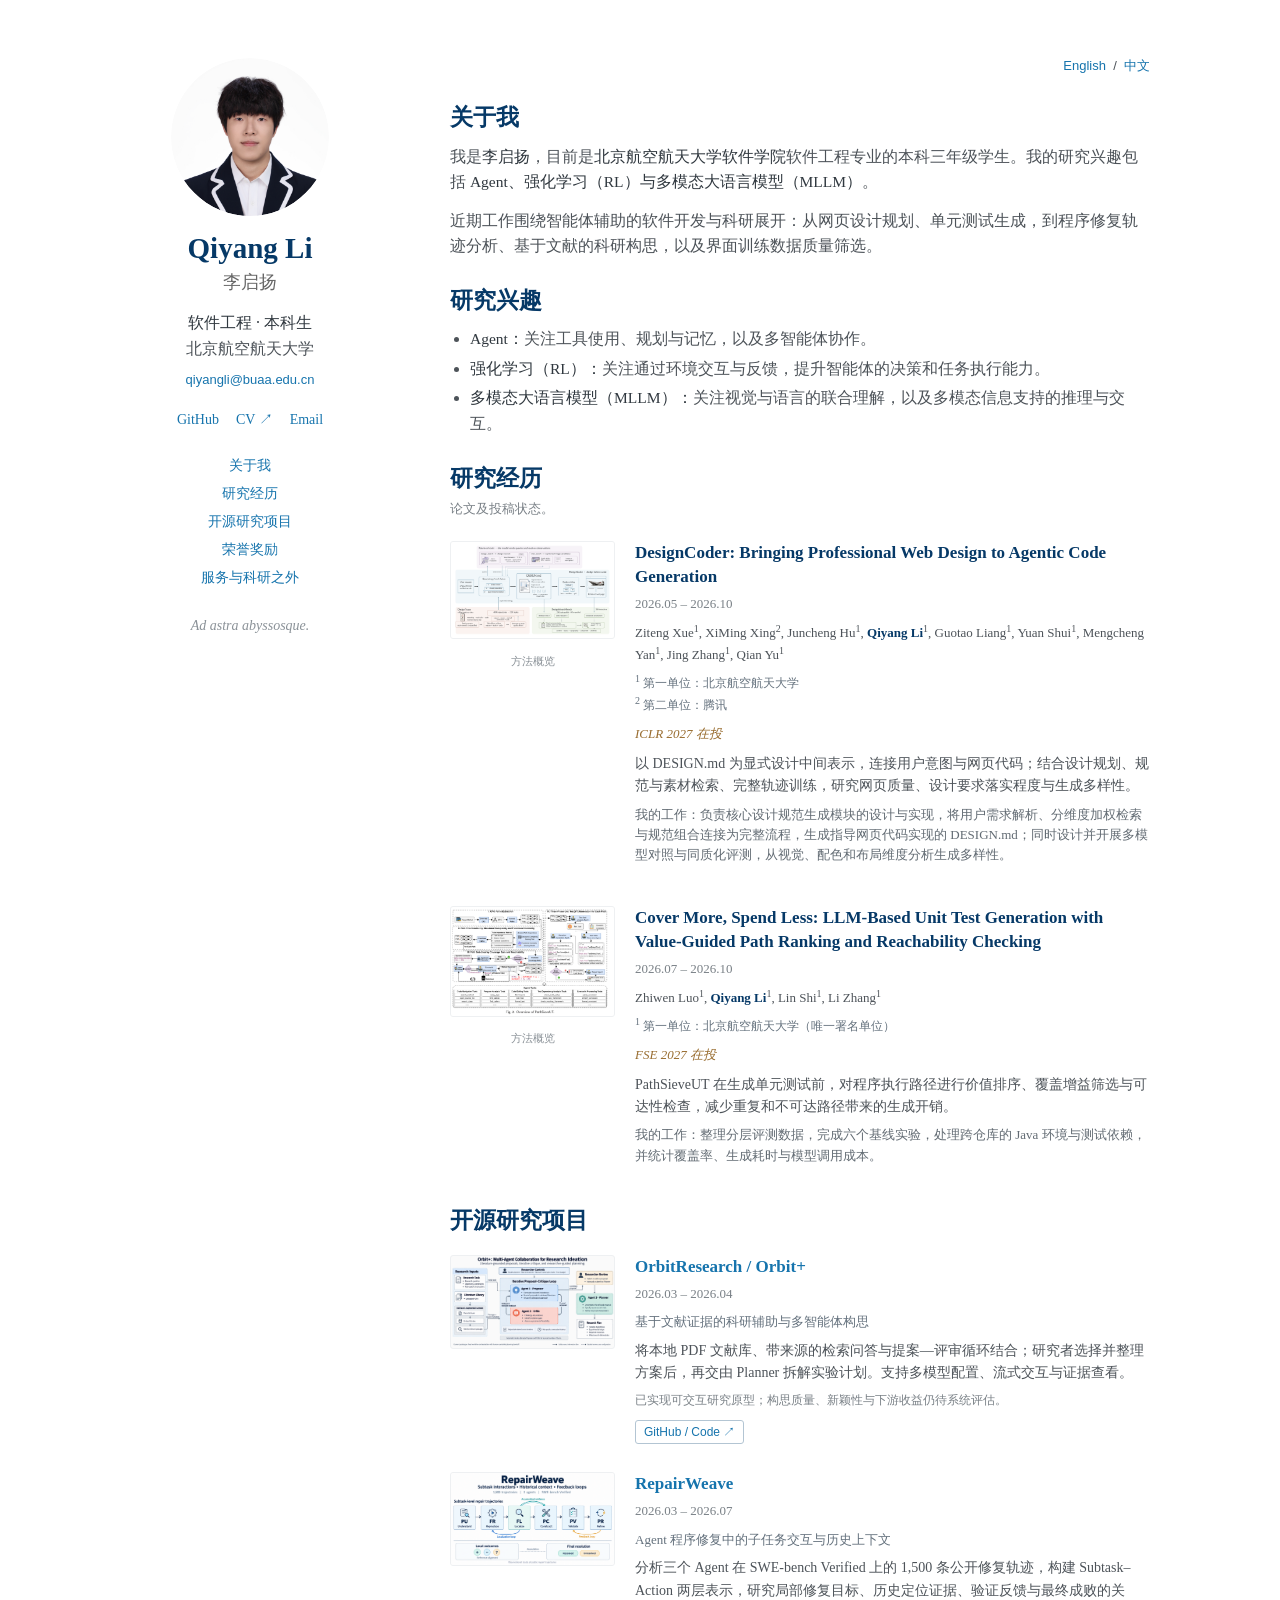
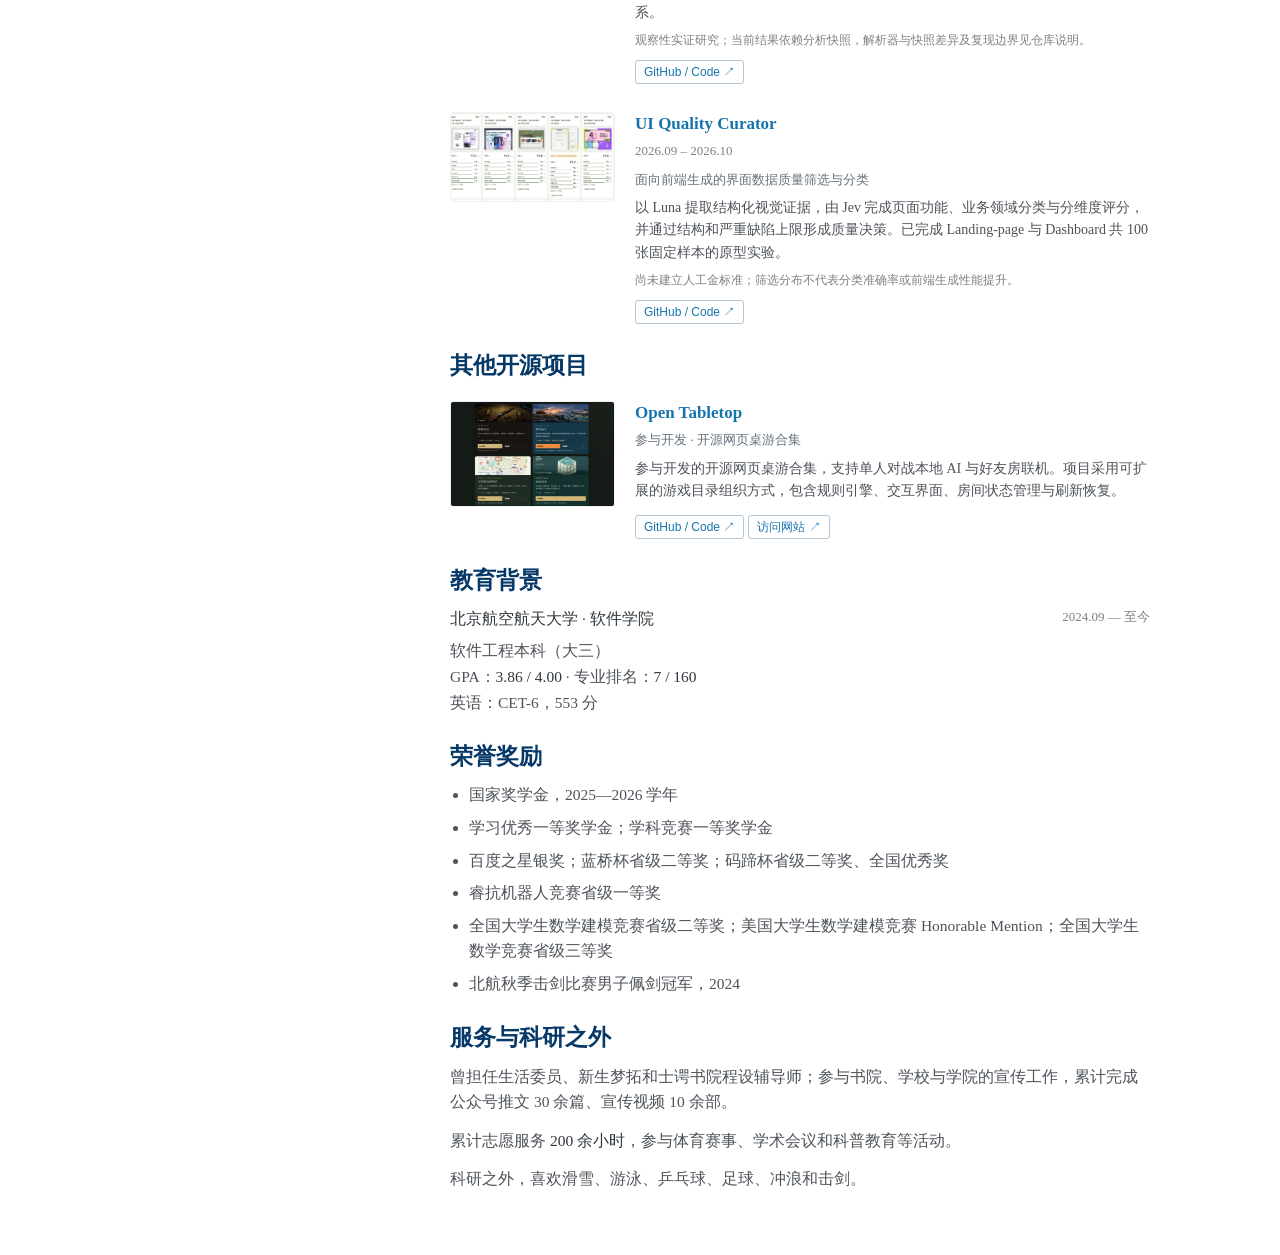
==== commit 29d8a1ce: "Swap first two open-source projects into chronological order" ====
--- a/zh.html
+++ b/zh.html
@@ -1,3 +1,3 @@
 <!doctype html>
 <html lang="zh-CN"><head><meta charset="utf-8"><meta name="viewport" content="width=device-width,initial-scale=1"><title>李启扬 | Beihang University</title><meta name="description" content="Qiyang Li (李启扬), Software Engineering undergraduate at Beihang University. Agents, reinforcement learning, and multimodal large language models."><link rel="stylesheet" href="assets/css/minimal-light.css"><link rel="stylesheet" href="assets/css/custom.css"></head>
-<body><a class="skip" href="#about">跳至正文</a><div class="wrapper"><header><a href="zh.html" class="image avatar"><img src="assets/img/avatar.jpg?v=2" alt="李启扬的头像" width="158" height="158"></a><h1>Qiyang Li</h1><p class="chinese-name">李启扬</p><div class="position">软件工程 · 本科生</div><a class="affiliation" href="https://www.buaa.edu.cn/">北京航空航天大学</a><a class="email" href="mailto:qiyangli@buaa.edu.cn">qiyangli@buaa.edu.cn</a><div class="profile-links"><a href="https://github.com/starry913">GitHub</a><a href="assets/files/qiyang-li-cv.pdf">CV ↗</a><a href="mailto:qiyangli@buaa.edu.cn">Email</a></div><nav class="profile-nav" aria-label="页面目录"><a href="#about">关于我</a><a href="#research">研究经历</a><a href="#projects">开源研究项目</a><a href="#honors">荣誉奖励</a><a href="#beyond">服务与科研之外</a></nav><p class="motto">Ad astra abyssosque.</p></header><section><div class="language"><a href="index.html" lang="en">English</a> &nbsp;/&nbsp; <a href="zh.html" lang="zh-CN">中文</a></div><h2 id="about">关于我</h2><p>我是<strong>李启扬</strong>，目前是<strong>北京航空航天大学软件学院</strong>软件工程专业的本科三年级学生。我的研究兴趣包括 <strong>Agent、强化学习（RL）与多模态大语言模型（MLLM）</strong>。</p><p>近期工作围绕智能体辅助的软件开发与科研展开：从网页设计规划、单元测试生成，到程序修复轨迹分析、基于文献的科研构思，以及界面训练数据质量筛选。</p><h2 id="interests">研究兴趣</h2><ul class="interests"><li><strong>Agent：</strong>关注工具使用、规划与记忆，以及多智能体协作。</li><li><strong>强化学习（RL）：</strong>关注通过环境交互与反馈，提升智能体的决策和任务执行能力。</li><li><strong>多模态大语言模型（MLLM）：</strong>关注视觉与语言的联合理解，以及多模态信息支持的推理与交互。</li></ul><h2 id="research">研究经历</h2><p class="section-note">论文及投稿状态。</p><article class="research-entry" id="designcoder"><div><a class="figure-link" href="assets/img/designcoder.png" aria-label="DesignCoder: Bringing Professional Web Design to Agentic Code Generation figure"><img src="assets/img/designcoder.png" alt="DesignCoder: Bringing Professional Web Design to Agentic Code Generation — method overview" loading="lazy"></a><div class="figure-caption">方法概览</div></div><div><h3>DesignCoder: Bringing Professional Web Design to Agentic Code Generation</h3><p class="project-dates">2026.05 – 2026.10</p><p class="authors">Ziteng Xue<sup>1</sup>, XiMing Xing<sup>2</sup>, Juncheng Hu<sup>1</sup>, <strong>Qiyang Li</strong><sup>1</sup>, Guotao Liang<sup>1</sup>, Yuan Shui<sup>1</sup>, Mengcheng Yan<sup>1</sup>, Jing Zhang<sup>1</sup>, Qian Yu<sup>1</sup></p><p class="affiliations"><sup>1</sup> 第一单位：北京航空航天大学<br><sup>2</sup> 第二单位：腾讯</p><p class="status">ICLR 2027 在投</p><p class="description">以 DESIGN.md 为显式设计中间表示，连接用户意图与网页代码；结合设计规划、规范与素材检索、完整轨迹训练，研究网页质量、设计要求落实程度与生成多样性。</p><p class="contribution">我的工作：负责核心设计规范生成模块的设计与实现，将用户需求解析、分维度加权检索与规范组合连接为完整流程，生成指导网页代码实现的 DESIGN.md；同时设计并开展多模型对照与同质化评测，从视觉、配色和布局维度分析生成多样性。</p></div></article><article class="research-entry" id="pathsieveut"><div><a class="figure-link" href="assets/img/pathsieveut.png" aria-label="Cover More, Spend Less: LLM-Based Unit Test Generation with Value-Guided Path Ranking and Reachability Checking figure"><img src="assets/img/pathsieveut.png" alt="Cover More, Spend Less: LLM-Based Unit Test Generation with Value-Guided Path Ranking and Reachability Checking — method overview" loading="lazy"></a><div class="figure-caption">方法概览</div></div><div><h3>Cover More, Spend Less: LLM-Based Unit Test Generation with Value-Guided Path Ranking and Reachability Checking</h3><p class="project-dates">2026.07 – 2026.10</p><p class="authors">Zhiwen Luo<sup>1</sup>, <strong>Qiyang Li</strong><sup>1</sup>, Lin Shi<sup>1</sup>, Li Zhang<sup>1</sup></p><p class="affiliations"><sup>1</sup> 第一单位：北京航空航天大学（唯一署名单位）</p><p class="status">FSE 2027 在投</p><p class="description">PathSieveUT 在生成单元测试前，对程序执行路径进行价值排序、覆盖增益筛选与可达性检查，减少重复和不可达路径带来的生成开销。</p><p class="contribution">我的工作：整理分层评测数据，完成六个基线实验，处理跨仓库的 Java 环境与测试依赖，并统计覆盖率、生成耗时与模型调用成本。</p></div></article><h2 id="projects">开源研究项目</h2><article class="research-entry" id="curator"><div><a class="figure-link" href="assets/img/ui-curator.png" aria-label="UI Quality Curator figure"><img src="assets/img/ui-curator.png" alt="UI Quality Curator — project overview" loading="lazy"></a></div><div><h3><a href="https://github.com/starry913/ui-quality-curator">UI Quality Curator</a></h3><p class="project-dates">2026.09 – 2026.10</p><p class="project-subtitle">面向前端生成的界面数据质量筛选与分类</p><p class="description">以 Luna 提取结构化视觉证据，由 Jev 完成页面功能、业务领域分类与分维度评分，并通过结构和严重缺陷上限形成质量决策。已完成 Landing-page 与 Dashboard 共 100 张固定样本的原型实验。</p><p class="project-note">尚未建立人工金标准；筛选分布不代表分类准确率或前端生成性能提升。</p><a class="code-link" href="https://github.com/starry913/ui-quality-curator">GitHub / Code ↗</a></div></article><article class="research-entry" id="repairweave"><div><a class="figure-link" href="assets/img/repairweave-overview.png" aria-label="RepairWeave figure"><img src="assets/img/repairweave-overview.png" alt="RepairWeave — project overview" loading="lazy"></a></div><div><h3><a href="https://github.com/starry913/repairweave">RepairWeave</a></h3><p class="project-dates">2026.03 – 2026.07</p><p class="project-subtitle">Agent 程序修复中的子任务交互与历史上下文</p><p class="description">分析三个 Agent 在 SWE-bench Verified 上的 1,500 条公开修复轨迹，构建 Subtask–Action 两层表示，研究局部修复目标、历史定位证据、验证反馈与最终成败的关系。</p><p class="project-note">观察性实证研究；当前结果依赖分析快照，解析器与快照差异及复现边界见仓库说明。</p><a class="code-link" href="https://github.com/starry913/repairweave">GitHub / Code ↗</a></div></article><article class="research-entry" id="orbit"><div><a class="figure-link" href="assets/img/orbit.png" aria-label="OrbitResearch / Orbit+ figure"><img src="assets/img/orbit.png" alt="OrbitResearch / Orbit+ — project overview" loading="lazy"></a></div><div><h3><a href="https://github.com/starry913/OrbitResearch">OrbitResearch / Orbit+</a></h3><p class="project-dates">2026.03 – 2026.04</p><p class="project-subtitle">基于文献证据的科研辅助与多智能体构思</p><p class="description">将本地 PDF 文献库、带来源的检索问答与提案—评审循环结合；研究者选择并整理方案后，再交由 Planner 拆解实验计划。支持多模型配置、流式交互与证据查看。</p><p class="project-note">已实现可交互研究原型；构思质量、新颖性与下游收益仍待系统评估。</p><a class="code-link" href="https://github.com/starry913/OrbitResearch">GitHub / Code ↗</a></div></article><h2 id="other-projects">其他开源项目</h2><article class="research-entry" id="open-tabletop"><div><a class="figure-link" href="assets/img/open-tabletop.png?v=2" aria-label="Open Tabletop preview"><img src="assets/img/open-tabletop.png?v=2" alt="Open Tabletop — browser game collection" loading="lazy"></a></div><div><h3><a href="https://github.com/starry913/open-tabletop">Open Tabletop</a></h3><p class="project-subtitle">参与开发 · 开源网页桌游合集</p><p class="description">参与开发的开源网页桌游合集，支持单人对战本地 AI 与好友房联机。项目采用可扩展的游戏目录组织方式，包含规则引擎、交互界面、房间状态管理与刷新恢复。</p><a class="code-link" href="https://github.com/starry913/open-tabletop">GitHub / Code ↗</a> <a class="code-link" href="https://velvet-poker-friends.linming-dracarys.chatgpt.site/">访问网站 ↗</a></div></article><h2 id="education">教育背景</h2><p class="education"><strong>北京航空航天大学 · 软件学院</strong><span>2024.09 — 至今</span></p><p class="academic-facts">软件工程本科（大三）<br>GPA：<strong>3.86 / 4.00</strong> · 专业排名：<strong>7 / 160</strong><br>英语：CET-6，553 分</p><h2 id="honors">荣誉奖励</h2><ul class="compact-list"><li>国家奖学金，2025—2026 学年</li><li>学习优秀一等奖学金；学科竞赛一等奖学金</li><li>百度之星银奖；蓝桥杯省级二等奖；码蹄杯省级二等奖、全国优秀奖</li><li>睿抗机器人竞赛省级一等奖</li><li>全国大学生数学建模竞赛省级二等奖；美国大学生数学建模竞赛 Honorable Mention；全国大学生数学竞赛省级三等奖</li><li>北航秋季击剑比赛男子佩剑冠军，2024</li></ul><h2 id="beyond">服务与科研之外</h2><p>曾担任生活委员、新生梦拓和士谔书院程设辅导师；参与书院、学校与学院的宣传工作，累计完成公众号推文 30 余篇、宣传视频 10 余部。</p><p>累计志愿服务 <strong>200 余小时</strong>，参与体育赛事、学术会议和科普教育等活动。</p><p>科研之外，喜欢滑雪、游泳、乒乓球、足球、冲浪和击剑。</p></section></div></body></html>+<body><a class="skip" href="#about">跳至正文</a><div class="wrapper"><header><a href="zh.html" class="image avatar"><img src="assets/img/avatar.jpg?v=2" alt="李启扬的头像" width="158" height="158"></a><h1>Qiyang Li</h1><p class="chinese-name">李启扬</p><div class="position">软件工程 · 本科生</div><a class="affiliation" href="https://www.buaa.edu.cn/">北京航空航天大学</a><a class="email" href="mailto:qiyangli@buaa.edu.cn">qiyangli@buaa.edu.cn</a><div class="profile-links"><a href="https://github.com/starry913">GitHub</a><a href="assets/files/qiyang-li-cv.pdf">CV ↗</a><a href="mailto:qiyangli@buaa.edu.cn">Email</a></div><nav class="profile-nav" aria-label="页面目录"><a href="#about">关于我</a><a href="#research">研究经历</a><a href="#projects">开源研究项目</a><a href="#honors">荣誉奖励</a><a href="#beyond">服务与科研之外</a></nav><p class="motto">Ad astra abyssosque.</p></header><section><div class="language"><a href="index.html" lang="en">English</a> &nbsp;/&nbsp; <a href="zh.html" lang="zh-CN">中文</a></div><h2 id="about">关于我</h2><p>我是<strong>李启扬</strong>，目前是<strong>北京航空航天大学软件学院</strong>软件工程专业的本科三年级学生。我的研究兴趣包括 <strong>Agent、强化学习（RL）与多模态大语言模型（MLLM）</strong>。</p><p>近期工作围绕智能体辅助的软件开发与科研展开：从网页设计规划、单元测试生成，到程序修复轨迹分析、基于文献的科研构思，以及界面训练数据质量筛选。</p><h2 id="interests">研究兴趣</h2><ul class="interests"><li><strong>Agent：</strong>关注工具使用、规划与记忆，以及多智能体协作。</li><li><strong>强化学习（RL）：</strong>关注通过环境交互与反馈，提升智能体的决策和任务执行能力。</li><li><strong>多模态大语言模型（MLLM）：</strong>关注视觉与语言的联合理解，以及多模态信息支持的推理与交互。</li></ul><h2 id="research">研究经历</h2><p class="section-note">论文及投稿状态。</p><article class="research-entry" id="designcoder"><div><a class="figure-link" href="assets/img/designcoder.png" aria-label="DesignCoder: Bringing Professional Web Design to Agentic Code Generation figure"><img src="assets/img/designcoder.png" alt="DesignCoder: Bringing Professional Web Design to Agentic Code Generation — method overview" loading="lazy"></a><div class="figure-caption">方法概览</div></div><div><h3>DesignCoder: Bringing Professional Web Design to Agentic Code Generation</h3><p class="project-dates">2026.05 – 2026.10</p><p class="authors">Ziteng Xue<sup>1</sup>, XiMing Xing<sup>2</sup>, Juncheng Hu<sup>1</sup>, <strong>Qiyang Li</strong><sup>1</sup>, Guotao Liang<sup>1</sup>, Yuan Shui<sup>1</sup>, Mengcheng Yan<sup>1</sup>, Jing Zhang<sup>1</sup>, Qian Yu<sup>1</sup></p><p class="affiliations"><sup>1</sup> 第一单位：北京航空航天大学<br><sup>2</sup> 第二单位：腾讯</p><p class="status">ICLR 2027 在投</p><p class="description">以 DESIGN.md 为显式设计中间表示，连接用户意图与网页代码；结合设计规划、规范与素材检索、完整轨迹训练，研究网页质量、设计要求落实程度与生成多样性。</p><p class="contribution">我的工作：负责核心设计规范生成模块的设计与实现，将用户需求解析、分维度加权检索与规范组合连接为完整流程，生成指导网页代码实现的 DESIGN.md；同时设计并开展多模型对照与同质化评测，从视觉、配色和布局维度分析生成多样性。</p></div></article><article class="research-entry" id="pathsieveut"><div><a class="figure-link" href="assets/img/pathsieveut.png" aria-label="Cover More, Spend Less: LLM-Based Unit Test Generation with Value-Guided Path Ranking and Reachability Checking figure"><img src="assets/img/pathsieveut.png" alt="Cover More, Spend Less: LLM-Based Unit Test Generation with Value-Guided Path Ranking and Reachability Checking — method overview" loading="lazy"></a><div class="figure-caption">方法概览</div></div><div><h3>Cover More, Spend Less: LLM-Based Unit Test Generation with Value-Guided Path Ranking and Reachability Checking</h3><p class="project-dates">2026.07 – 2026.10</p><p class="authors">Zhiwen Luo<sup>1</sup>, <strong>Qiyang Li</strong><sup>1</sup>, Lin Shi<sup>1</sup>, Li Zhang<sup>1</sup></p><p class="affiliations"><sup>1</sup> 第一单位：北京航空航天大学（唯一署名单位）</p><p class="status">FSE 2027 在投</p><p class="description">PathSieveUT 在生成单元测试前，对程序执行路径进行价值排序、覆盖增益筛选与可达性检查，减少重复和不可达路径带来的生成开销。</p><p class="contribution">我的工作：整理分层评测数据，完成六个基线实验，处理跨仓库的 Java 环境与测试依赖，并统计覆盖率、生成耗时与模型调用成本。</p></div></article><h2 id="projects">开源研究项目</h2><article class="research-entry" id="orbit"><div><a class="figure-link" href="assets/img/orbit.png" aria-label="OrbitResearch / Orbit+ figure"><img src="assets/img/orbit.png" alt="OrbitResearch / Orbit+ — project overview" loading="lazy"></a></div><div><h3><a href="https://github.com/starry913/OrbitResearch">OrbitResearch / Orbit+</a></h3><p class="project-dates">2026.03 – 2026.04</p><p class="project-subtitle">基于文献证据的科研辅助与多智能体构思</p><p class="description">将本地 PDF 文献库、带来源的检索问答与提案—评审循环结合；研究者选择并整理方案后，再交由 Planner 拆解实验计划。支持多模型配置、流式交互与证据查看。</p><p class="project-note">已实现可交互研究原型；构思质量、新颖性与下游收益仍待系统评估。</p><a class="code-link" href="https://github.com/starry913/OrbitResearch">GitHub / Code ↗</a></div></article><article class="research-entry" id="repairweave"><div><a class="figure-link" href="assets/img/repairweave-overview.png" aria-label="RepairWeave figure"><img src="assets/img/repairweave-overview.png" alt="RepairWeave — project overview" loading="lazy"></a></div><div><h3><a href="https://github.com/starry913/repairweave">RepairWeave</a></h3><p class="project-dates">2026.03 – 2026.07</p><p class="project-subtitle">Agent 程序修复中的子任务交互与历史上下文</p><p class="description">分析三个 Agent 在 SWE-bench Verified 上的 1,500 条公开修复轨迹，构建 Subtask–Action 两层表示，研究局部修复目标、历史定位证据、验证反馈与最终成败的关系。</p><p class="project-note">观察性实证研究；当前结果依赖分析快照，解析器与快照差异及复现边界见仓库说明。</p><a class="code-link" href="https://github.com/starry913/repairweave">GitHub / Code ↗</a></div></article><article class="research-entry" id="curator"><div><a class="figure-link" href="assets/img/ui-curator.png" aria-label="UI Quality Curator figure"><img src="assets/img/ui-curator.png" alt="UI Quality Curator — project overview" loading="lazy"></a></div><div><h3><a href="https://github.com/starry913/ui-quality-curator">UI Quality Curator</a></h3><p class="project-dates">2026.09 – 2026.10</p><p class="project-subtitle">面向前端生成的界面数据质量筛选与分类</p><p class="description">以 Luna 提取结构化视觉证据，由 Jev 完成页面功能、业务领域分类与分维度评分，并通过结构和严重缺陷上限形成质量决策。已完成 Landing-page 与 Dashboard 共 100 张固定样本的原型实验。</p><p class="project-note">尚未建立人工金标准；筛选分布不代表分类准确率或前端生成性能提升。</p><a class="code-link" href="https://github.com/starry913/ui-quality-curator">GitHub / Code ↗</a></div></article><h2 id="other-projects">其他开源项目</h2><article class="research-entry" id="open-tabletop"><div><a class="figure-link" href="assets/img/open-tabletop.png?v=2" aria-label="Open Tabletop preview"><img src="assets/img/open-tabletop.png?v=2" alt="Open Tabletop — browser game collection" loading="lazy"></a></div><div><h3><a href="https://github.com/starry913/open-tabletop">Open Tabletop</a></h3><p class="project-subtitle">参与开发 · 开源网页桌游合集</p><p class="description">参与开发的开源网页桌游合集，支持单人对战本地 AI 与好友房联机。项目采用可扩展的游戏目录组织方式，包含规则引擎、交互界面、房间状态管理与刷新恢复。</p><a class="code-link" href="https://github.com/starry913/open-tabletop">GitHub / Code ↗</a> <a class="code-link" href="https://velvet-poker-friends.linming-dracarys.chatgpt.site/">访问网站 ↗</a></div></article><h2 id="education">教育背景</h2><p class="education"><strong>北京航空航天大学 · 软件学院</strong><span>2024.09 — 至今</span></p><p class="academic-facts">软件工程本科（大三）<br>GPA：<strong>3.86 / 4.00</strong> · 专业排名：<strong>7 / 160</strong><br>英语：CET-6，553 分</p><h2 id="honors">荣誉奖励</h2><ul class="compact-list"><li>国家奖学金，2025—2026 学年</li><li>学习优秀一等奖学金；学科竞赛一等奖学金</li><li>百度之星银奖；蓝桥杯省级二等奖；码蹄杯省级二等奖、全国优秀奖</li><li>睿抗机器人竞赛省级一等奖</li><li>全国大学生数学建模竞赛省级二等奖；美国大学生数学建模竞赛 Honorable Mention；全国大学生数学竞赛省级三等奖</li><li>北航秋季击剑比赛男子佩剑冠军，2024</li></ul><h2 id="beyond">服务与科研之外</h2><p>曾担任生活委员、新生梦拓和士谔书院程设辅导师；参与书院、学校与学院的宣传工作，累计完成公众号推文 30 余篇、宣传视频 10 余部。</p><p>累计志愿服务 <strong>200 余小时</strong>，参与体育赛事、学术会议和科普教育等活动。</p><p>科研之外，喜欢滑雪、游泳、乒乓球、足球、冲浪和击剑。</p></section></div></body></html>
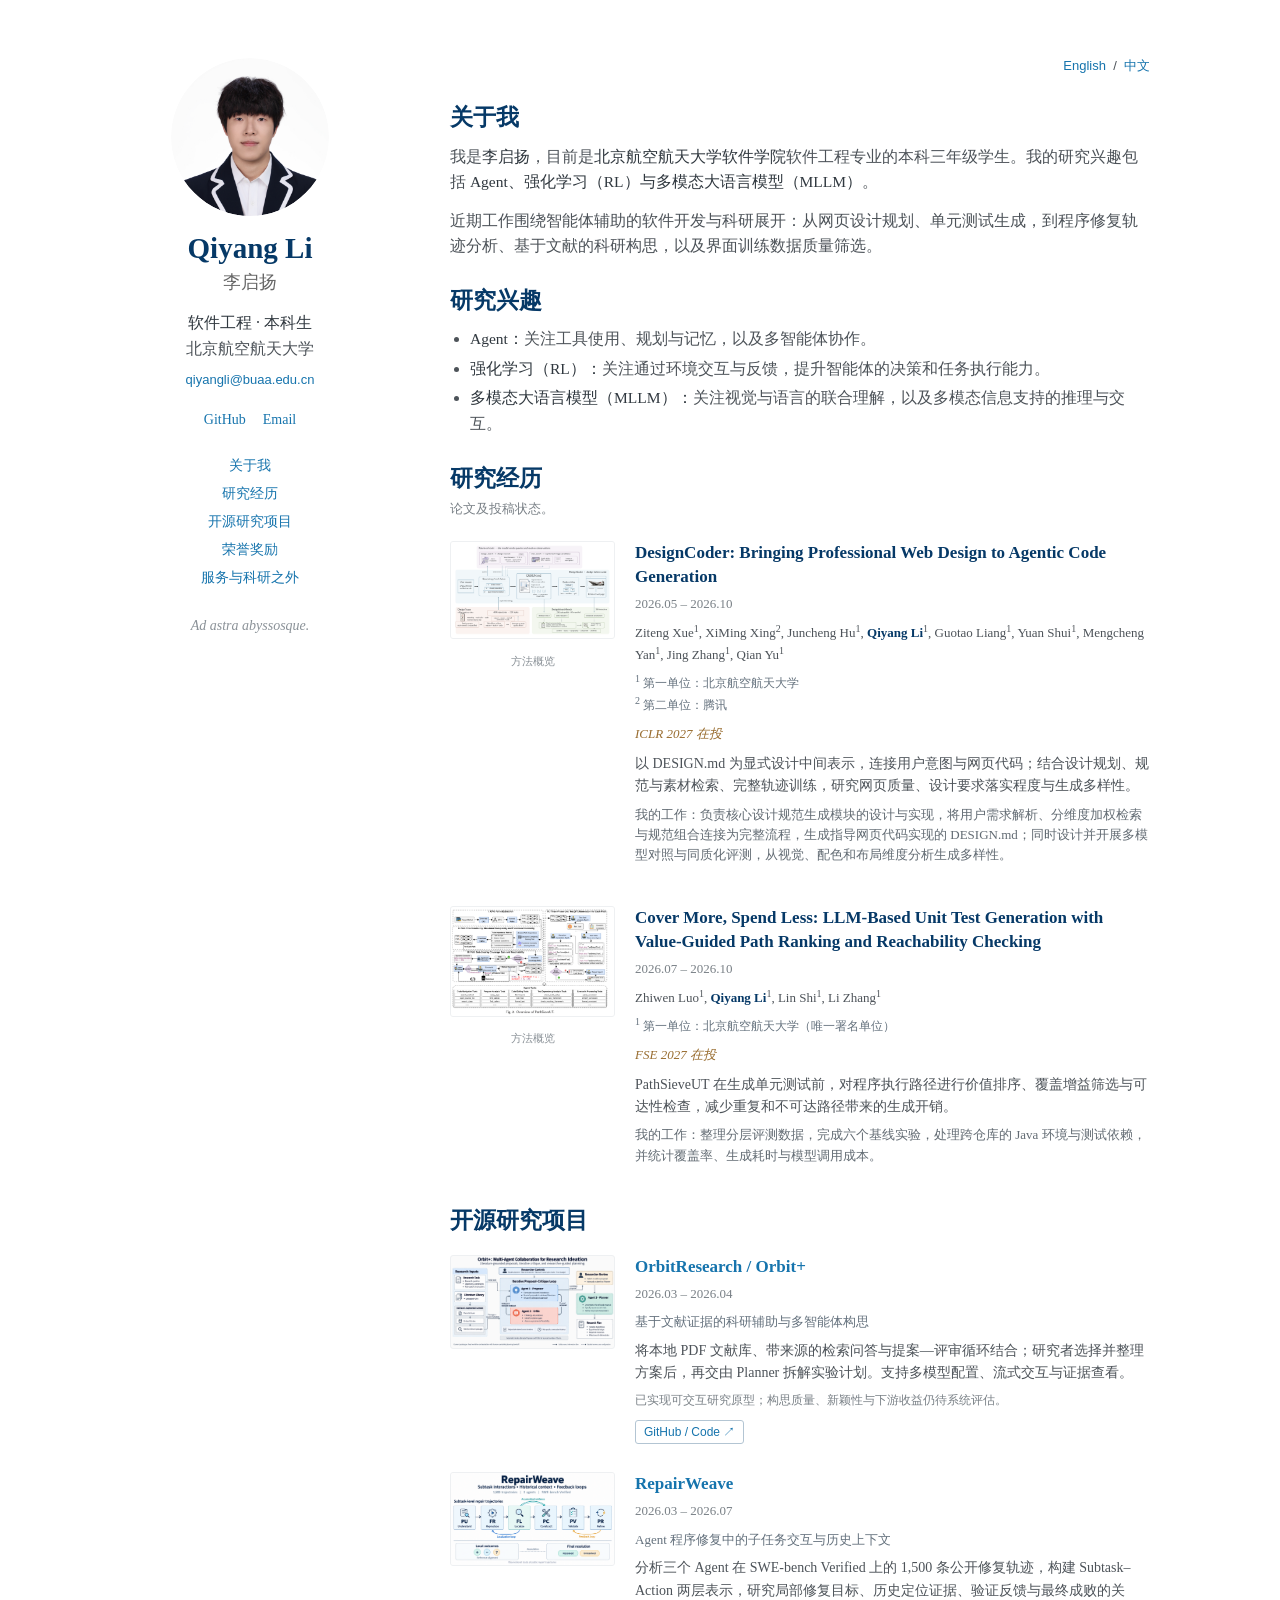
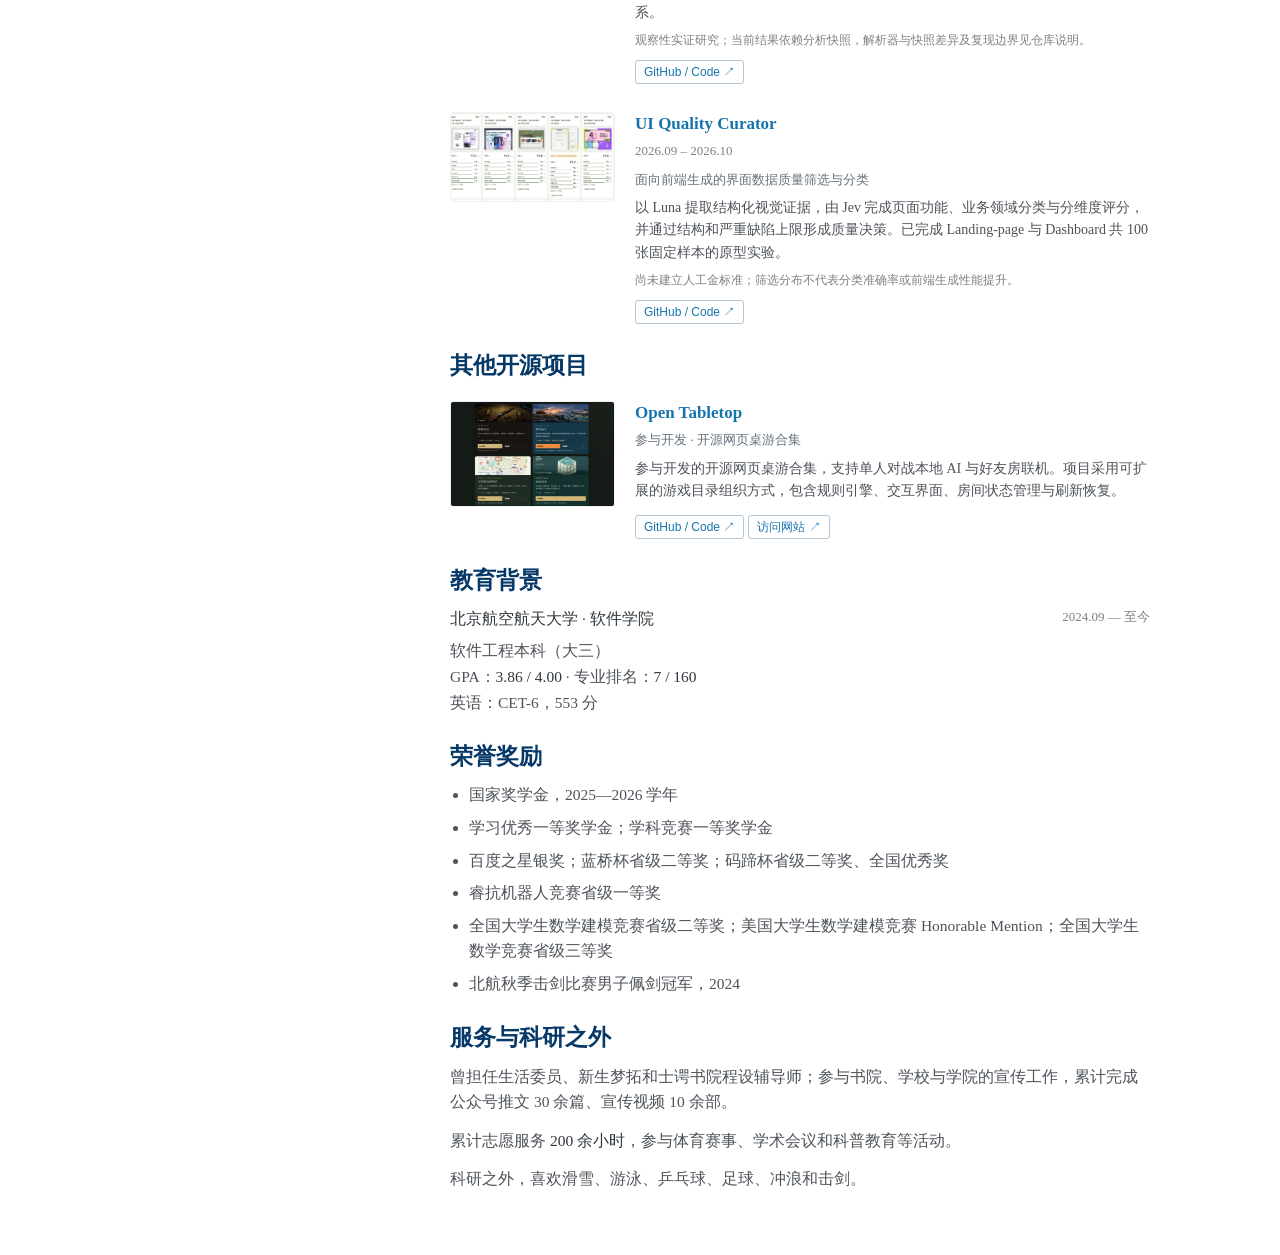
==== commit 0e2262c0: "Remove CV link and public CV file from homepage" ====
--- a/zh.html
+++ b/zh.html
@@ -1,3 +1,3 @@
 <!doctype html>
 <html lang="zh-CN"><head><meta charset="utf-8"><meta name="viewport" content="width=device-width,initial-scale=1"><title>李启扬 | Beihang University</title><meta name="description" content="Qiyang Li (李启扬), Software Engineering undergraduate at Beihang University. Agents, reinforcement learning, and multimodal large language models."><link rel="stylesheet" href="assets/css/minimal-light.css"><link rel="stylesheet" href="assets/css/custom.css"></head>
-<body><a class="skip" href="#about">跳至正文</a><div class="wrapper"><header><a href="zh.html" class="image avatar"><img src="assets/img/avatar.jpg?v=2" alt="李启扬的头像" width="158" height="158"></a><h1>Qiyang Li</h1><p class="chinese-name">李启扬</p><div class="position">软件工程 · 本科生</div><a class="affiliation" href="https://www.buaa.edu.cn/">北京航空航天大学</a><a class="email" href="mailto:qiyangli@buaa.edu.cn">qiyangli@buaa.edu.cn</a><div class="profile-links"><a href="https://github.com/starry913">GitHub</a><a href="assets/files/qiyang-li-cv.pdf">CV ↗</a><a href="mailto:qiyangli@buaa.edu.cn">Email</a></div><nav class="profile-nav" aria-label="页面目录"><a href="#about">关于我</a><a href="#research">研究经历</a><a href="#projects">开源研究项目</a><a href="#honors">荣誉奖励</a><a href="#beyond">服务与科研之外</a></nav><p class="motto">Ad astra abyssosque.</p></header><section><div class="language"><a href="index.html" lang="en">English</a> &nbsp;/&nbsp; <a href="zh.html" lang="zh-CN">中文</a></div><h2 id="about">关于我</h2><p>我是<strong>李启扬</strong>，目前是<strong>北京航空航天大学软件学院</strong>软件工程专业的本科三年级学生。我的研究兴趣包括 <strong>Agent、强化学习（RL）与多模态大语言模型（MLLM）</strong>。</p><p>近期工作围绕智能体辅助的软件开发与科研展开：从网页设计规划、单元测试生成，到程序修复轨迹分析、基于文献的科研构思，以及界面训练数据质量筛选。</p><h2 id="interests">研究兴趣</h2><ul class="interests"><li><strong>Agent：</strong>关注工具使用、规划与记忆，以及多智能体协作。</li><li><strong>强化学习（RL）：</strong>关注通过环境交互与反馈，提升智能体的决策和任务执行能力。</li><li><strong>多模态大语言模型（MLLM）：</strong>关注视觉与语言的联合理解，以及多模态信息支持的推理与交互。</li></ul><h2 id="research">研究经历</h2><p class="section-note">论文及投稿状态。</p><article class="research-entry" id="designcoder"><div><a class="figure-link" href="assets/img/designcoder.png" aria-label="DesignCoder: Bringing Professional Web Design to Agentic Code Generation figure"><img src="assets/img/designcoder.png" alt="DesignCoder: Bringing Professional Web Design to Agentic Code Generation — method overview" loading="lazy"></a><div class="figure-caption">方法概览</div></div><div><h3>DesignCoder: Bringing Professional Web Design to Agentic Code Generation</h3><p class="project-dates">2026.05 – 2026.10</p><p class="authors">Ziteng Xue<sup>1</sup>, XiMing Xing<sup>2</sup>, Juncheng Hu<sup>1</sup>, <strong>Qiyang Li</strong><sup>1</sup>, Guotao Liang<sup>1</sup>, Yuan Shui<sup>1</sup>, Mengcheng Yan<sup>1</sup>, Jing Zhang<sup>1</sup>, Qian Yu<sup>1</sup></p><p class="affiliations"><sup>1</sup> 第一单位：北京航空航天大学<br><sup>2</sup> 第二单位：腾讯</p><p class="status">ICLR 2027 在投</p><p class="description">以 DESIGN.md 为显式设计中间表示，连接用户意图与网页代码；结合设计规划、规范与素材检索、完整轨迹训练，研究网页质量、设计要求落实程度与生成多样性。</p><p class="contribution">我的工作：负责核心设计规范生成模块的设计与实现，将用户需求解析、分维度加权检索与规范组合连接为完整流程，生成指导网页代码实现的 DESIGN.md；同时设计并开展多模型对照与同质化评测，从视觉、配色和布局维度分析生成多样性。</p></div></article><article class="research-entry" id="pathsieveut"><div><a class="figure-link" href="assets/img/pathsieveut.png" aria-label="Cover More, Spend Less: LLM-Based Unit Test Generation with Value-Guided Path Ranking and Reachability Checking figure"><img src="assets/img/pathsieveut.png" alt="Cover More, Spend Less: LLM-Based Unit Test Generation with Value-Guided Path Ranking and Reachability Checking — method overview" loading="lazy"></a><div class="figure-caption">方法概览</div></div><div><h3>Cover More, Spend Less: LLM-Based Unit Test Generation with Value-Guided Path Ranking and Reachability Checking</h3><p class="project-dates">2026.07 – 2026.10</p><p class="authors">Zhiwen Luo<sup>1</sup>, <strong>Qiyang Li</strong><sup>1</sup>, Lin Shi<sup>1</sup>, Li Zhang<sup>1</sup></p><p class="affiliations"><sup>1</sup> 第一单位：北京航空航天大学（唯一署名单位）</p><p class="status">FSE 2027 在投</p><p class="description">PathSieveUT 在生成单元测试前，对程序执行路径进行价值排序、覆盖增益筛选与可达性检查，减少重复和不可达路径带来的生成开销。</p><p class="contribution">我的工作：整理分层评测数据，完成六个基线实验，处理跨仓库的 Java 环境与测试依赖，并统计覆盖率、生成耗时与模型调用成本。</p></div></article><h2 id="projects">开源研究项目</h2><article class="research-entry" id="orbit"><div><a class="figure-link" href="assets/img/orbit.png" aria-label="OrbitResearch / Orbit+ figure"><img src="assets/img/orbit.png" alt="OrbitResearch / Orbit+ — project overview" loading="lazy"></a></div><div><h3><a href="https://github.com/starry913/OrbitResearch">OrbitResearch / Orbit+</a></h3><p class="project-dates">2026.03 – 2026.04</p><p class="project-subtitle">基于文献证据的科研辅助与多智能体构思</p><p class="description">将本地 PDF 文献库、带来源的检索问答与提案—评审循环结合；研究者选择并整理方案后，再交由 Planner 拆解实验计划。支持多模型配置、流式交互与证据查看。</p><p class="project-note">已实现可交互研究原型；构思质量、新颖性与下游收益仍待系统评估。</p><a class="code-link" href="https://github.com/starry913/OrbitResearch">GitHub / Code ↗</a></div></article><article class="research-entry" id="repairweave"><div><a class="figure-link" href="assets/img/repairweave-overview.png" aria-label="RepairWeave figure"><img src="assets/img/repairweave-overview.png" alt="RepairWeave — project overview" loading="lazy"></a></div><div><h3><a href="https://github.com/starry913/repairweave">RepairWeave</a></h3><p class="project-dates">2026.03 – 2026.07</p><p class="project-subtitle">Agent 程序修复中的子任务交互与历史上下文</p><p class="description">分析三个 Agent 在 SWE-bench Verified 上的 1,500 条公开修复轨迹，构建 Subtask–Action 两层表示，研究局部修复目标、历史定位证据、验证反馈与最终成败的关系。</p><p class="project-note">观察性实证研究；当前结果依赖分析快照，解析器与快照差异及复现边界见仓库说明。</p><a class="code-link" href="https://github.com/starry913/repairweave">GitHub / Code ↗</a></div></article><article class="research-entry" id="curator"><div><a class="figure-link" href="assets/img/ui-curator.png" aria-label="UI Quality Curator figure"><img src="assets/img/ui-curator.png" alt="UI Quality Curator — project overview" loading="lazy"></a></div><div><h3><a href="https://github.com/starry913/ui-quality-curator">UI Quality Curator</a></h3><p class="project-dates">2026.09 – 2026.10</p><p class="project-subtitle">面向前端生成的界面数据质量筛选与分类</p><p class="description">以 Luna 提取结构化视觉证据，由 Jev 完成页面功能、业务领域分类与分维度评分，并通过结构和严重缺陷上限形成质量决策。已完成 Landing-page 与 Dashboard 共 100 张固定样本的原型实验。</p><p class="project-note">尚未建立人工金标准；筛选分布不代表分类准确率或前端生成性能提升。</p><a class="code-link" href="https://github.com/starry913/ui-quality-curator">GitHub / Code ↗</a></div></article><h2 id="other-projects">其他开源项目</h2><article class="research-entry" id="open-tabletop"><div><a class="figure-link" href="assets/img/open-tabletop.png?v=2" aria-label="Open Tabletop preview"><img src="assets/img/open-tabletop.png?v=2" alt="Open Tabletop — browser game collection" loading="lazy"></a></div><div><h3><a href="https://github.com/starry913/open-tabletop">Open Tabletop</a></h3><p class="project-subtitle">参与开发 · 开源网页桌游合集</p><p class="description">参与开发的开源网页桌游合集，支持单人对战本地 AI 与好友房联机。项目采用可扩展的游戏目录组织方式，包含规则引擎、交互界面、房间状态管理与刷新恢复。</p><a class="code-link" href="https://github.com/starry913/open-tabletop">GitHub / Code ↗</a> <a class="code-link" href="https://velvet-poker-friends.linming-dracarys.chatgpt.site/">访问网站 ↗</a></div></article><h2 id="education">教育背景</h2><p class="education"><strong>北京航空航天大学 · 软件学院</strong><span>2024.09 — 至今</span></p><p class="academic-facts">软件工程本科（大三）<br>GPA：<strong>3.86 / 4.00</strong> · 专业排名：<strong>7 / 160</strong><br>英语：CET-6，553 分</p><h2 id="honors">荣誉奖励</h2><ul class="compact-list"><li>国家奖学金，2025—2026 学年</li><li>学习优秀一等奖学金；学科竞赛一等奖学金</li><li>百度之星银奖；蓝桥杯省级二等奖；码蹄杯省级二等奖、全国优秀奖</li><li>睿抗机器人竞赛省级一等奖</li><li>全国大学生数学建模竞赛省级二等奖；美国大学生数学建模竞赛 Honorable Mention；全国大学生数学竞赛省级三等奖</li><li>北航秋季击剑比赛男子佩剑冠军，2024</li></ul><h2 id="beyond">服务与科研之外</h2><p>曾担任生活委员、新生梦拓和士谔书院程设辅导师；参与书院、学校与学院的宣传工作，累计完成公众号推文 30 余篇、宣传视频 10 余部。</p><p>累计志愿服务 <strong>200 余小时</strong>，参与体育赛事、学术会议和科普教育等活动。</p><p>科研之外，喜欢滑雪、游泳、乒乓球、足球、冲浪和击剑。</p></section></div></body></html>+<body><a class="skip" href="#about">跳至正文</a><div class="wrapper"><header><a href="zh.html" class="image avatar"><img src="assets/img/avatar.jpg?v=2" alt="李启扬的头像" width="158" height="158"></a><h1>Qiyang Li</h1><p class="chinese-name">李启扬</p><div class="position">软件工程 · 本科生</div><a class="affiliation" href="https://www.buaa.edu.cn/">北京航空航天大学</a><a class="email" href="mailto:qiyangli@buaa.edu.cn">qiyangli@buaa.edu.cn</a><div class="profile-links"><a href="https://github.com/starry913">GitHub</a><a href="mailto:qiyangli@buaa.edu.cn">Email</a></div><nav class="profile-nav" aria-label="页面目录"><a href="#about">关于我</a><a href="#research">研究经历</a><a href="#projects">开源研究项目</a><a href="#honors">荣誉奖励</a><a href="#beyond">服务与科研之外</a></nav><p class="motto">Ad astra abyssosque.</p></header><section><div class="language"><a href="index.html" lang="en">English</a> &nbsp;/&nbsp; <a href="zh.html" lang="zh-CN">中文</a></div><h2 id="about">关于我</h2><p>我是<strong>李启扬</strong>，目前是<strong>北京航空航天大学软件学院</strong>软件工程专业的本科三年级学生。我的研究兴趣包括 <strong>Agent、强化学习（RL）与多模态大语言模型（MLLM）</strong>。</p><p>近期工作围绕智能体辅助的软件开发与科研展开：从网页设计规划、单元测试生成，到程序修复轨迹分析、基于文献的科研构思，以及界面训练数据质量筛选。</p><h2 id="interests">研究兴趣</h2><ul class="interests"><li><strong>Agent：</strong>关注工具使用、规划与记忆，以及多智能体协作。</li><li><strong>强化学习（RL）：</strong>关注通过环境交互与反馈，提升智能体的决策和任务执行能力。</li><li><strong>多模态大语言模型（MLLM）：</strong>关注视觉与语言的联合理解，以及多模态信息支持的推理与交互。</li></ul><h2 id="research">研究经历</h2><p class="section-note">论文及投稿状态。</p><article class="research-entry" id="designcoder"><div><a class="figure-link" href="assets/img/designcoder.png" aria-label="DesignCoder: Bringing Professional Web Design to Agentic Code Generation figure"><img src="assets/img/designcoder.png" alt="DesignCoder: Bringing Professional Web Design to Agentic Code Generation — method overview" loading="lazy"></a><div class="figure-caption">方法概览</div></div><div><h3>DesignCoder: Bringing Professional Web Design to Agentic Code Generation</h3><p class="project-dates">2026.05 – 2026.10</p><p class="authors">Ziteng Xue<sup>1</sup>, XiMing Xing<sup>2</sup>, Juncheng Hu<sup>1</sup>, <strong>Qiyang Li</strong><sup>1</sup>, Guotao Liang<sup>1</sup>, Yuan Shui<sup>1</sup>, Mengcheng Yan<sup>1</sup>, Jing Zhang<sup>1</sup>, Qian Yu<sup>1</sup></p><p class="affiliations"><sup>1</sup> 第一单位：北京航空航天大学<br><sup>2</sup> 第二单位：腾讯</p><p class="status">ICLR 2027 在投</p><p class="description">以 DESIGN.md 为显式设计中间表示，连接用户意图与网页代码；结合设计规划、规范与素材检索、完整轨迹训练，研究网页质量、设计要求落实程度与生成多样性。</p><p class="contribution">我的工作：负责核心设计规范生成模块的设计与实现，将用户需求解析、分维度加权检索与规范组合连接为完整流程，生成指导网页代码实现的 DESIGN.md；同时设计并开展多模型对照与同质化评测，从视觉、配色和布局维度分析生成多样性。</p></div></article><article class="research-entry" id="pathsieveut"><div><a class="figure-link" href="assets/img/pathsieveut.png" aria-label="Cover More, Spend Less: LLM-Based Unit Test Generation with Value-Guided Path Ranking and Reachability Checking figure"><img src="assets/img/pathsieveut.png" alt="Cover More, Spend Less: LLM-Based Unit Test Generation with Value-Guided Path Ranking and Reachability Checking — method overview" loading="lazy"></a><div class="figure-caption">方法概览</div></div><div><h3>Cover More, Spend Less: LLM-Based Unit Test Generation with Value-Guided Path Ranking and Reachability Checking</h3><p class="project-dates">2026.07 – 2026.10</p><p class="authors">Zhiwen Luo<sup>1</sup>, <strong>Qiyang Li</strong><sup>1</sup>, Lin Shi<sup>1</sup>, Li Zhang<sup>1</sup></p><p class="affiliations"><sup>1</sup> 第一单位：北京航空航天大学（唯一署名单位）</p><p class="status">FSE 2027 在投</p><p class="description">PathSieveUT 在生成单元测试前，对程序执行路径进行价值排序、覆盖增益筛选与可达性检查，减少重复和不可达路径带来的生成开销。</p><p class="contribution">我的工作：整理分层评测数据，完成六个基线实验，处理跨仓库的 Java 环境与测试依赖，并统计覆盖率、生成耗时与模型调用成本。</p></div></article><h2 id="projects">开源研究项目</h2><article class="research-entry" id="orbit"><div><a class="figure-link" href="assets/img/orbit.png" aria-label="OrbitResearch / Orbit+ figure"><img src="assets/img/orbit.png" alt="OrbitResearch / Orbit+ — project overview" loading="lazy"></a></div><div><h3><a href="https://github.com/starry913/OrbitResearch">OrbitResearch / Orbit+</a></h3><p class="project-dates">2026.03 – 2026.04</p><p class="project-subtitle">基于文献证据的科研辅助与多智能体构思</p><p class="description">将本地 PDF 文献库、带来源的检索问答与提案—评审循环结合；研究者选择并整理方案后，再交由 Planner 拆解实验计划。支持多模型配置、流式交互与证据查看。</p><p class="project-note">已实现可交互研究原型；构思质量、新颖性与下游收益仍待系统评估。</p><a class="code-link" href="https://github.com/starry913/OrbitResearch">GitHub / Code ↗</a></div></article><article class="research-entry" id="repairweave"><div><a class="figure-link" href="assets/img/repairweave-overview.png" aria-label="RepairWeave figure"><img src="assets/img/repairweave-overview.png" alt="RepairWeave — project overview" loading="lazy"></a></div><div><h3><a href="https://github.com/starry913/repairweave">RepairWeave</a></h3><p class="project-dates">2026.03 – 2026.07</p><p class="project-subtitle">Agent 程序修复中的子任务交互与历史上下文</p><p class="description">分析三个 Agent 在 SWE-bench Verified 上的 1,500 条公开修复轨迹，构建 Subtask–Action 两层表示，研究局部修复目标、历史定位证据、验证反馈与最终成败的关系。</p><p class="project-note">观察性实证研究；当前结果依赖分析快照，解析器与快照差异及复现边界见仓库说明。</p><a class="code-link" href="https://github.com/starry913/repairweave">GitHub / Code ↗</a></div></article><article class="research-entry" id="curator"><div><a class="figure-link" href="assets/img/ui-curator.png" aria-label="UI Quality Curator figure"><img src="assets/img/ui-curator.png" alt="UI Quality Curator — project overview" loading="lazy"></a></div><div><h3><a href="https://github.com/starry913/ui-quality-curator">UI Quality Curator</a></h3><p class="project-dates">2026.09 – 2026.10</p><p class="project-subtitle">面向前端生成的界面数据质量筛选与分类</p><p class="description">以 Luna 提取结构化视觉证据，由 Jev 完成页面功能、业务领域分类与分维度评分，并通过结构和严重缺陷上限形成质量决策。已完成 Landing-page 与 Dashboard 共 100 张固定样本的原型实验。</p><p class="project-note">尚未建立人工金标准；筛选分布不代表分类准确率或前端生成性能提升。</p><a class="code-link" href="https://github.com/starry913/ui-quality-curator">GitHub / Code ↗</a></div></article><h2 id="other-projects">其他开源项目</h2><article class="research-entry" id="open-tabletop"><div><a class="figure-link" href="assets/img/open-tabletop.png?v=2" aria-label="Open Tabletop preview"><img src="assets/img/open-tabletop.png?v=2" alt="Open Tabletop — browser game collection" loading="lazy"></a></div><div><h3><a href="https://github.com/starry913/open-tabletop">Open Tabletop</a></h3><p class="project-subtitle">参与开发 · 开源网页桌游合集</p><p class="description">参与开发的开源网页桌游合集，支持单人对战本地 AI 与好友房联机。项目采用可扩展的游戏目录组织方式，包含规则引擎、交互界面、房间状态管理与刷新恢复。</p><a class="code-link" href="https://github.com/starry913/open-tabletop">GitHub / Code ↗</a> <a class="code-link" href="https://velvet-poker-friends.linming-dracarys.chatgpt.site/">访问网站 ↗</a></div></article><h2 id="education">教育背景</h2><p class="education"><strong>北京航空航天大学 · 软件学院</strong><span>2024.09 — 至今</span></p><p class="academic-facts">软件工程本科（大三）<br>GPA：<strong>3.86 / 4.00</strong> · 专业排名：<strong>7 / 160</strong><br>英语：CET-6，553 分</p><h2 id="honors">荣誉奖励</h2><ul class="compact-list"><li>国家奖学金，2025—2026 学年</li><li>学习优秀一等奖学金；学科竞赛一等奖学金</li><li>百度之星银奖；蓝桥杯省级二等奖；码蹄杯省级二等奖、全国优秀奖</li><li>睿抗机器人竞赛省级一等奖</li><li>全国大学生数学建模竞赛省级二等奖；美国大学生数学建模竞赛 Honorable Mention；全国大学生数学竞赛省级三等奖</li><li>北航秋季击剑比赛男子佩剑冠军，2024</li></ul><h2 id="beyond">服务与科研之外</h2><p>曾担任生活委员、新生梦拓和士谔书院程设辅导师；参与书院、学校与学院的宣传工作，累计完成公众号推文 30 余篇、宣传视频 10 余部。</p><p>累计志愿服务 <strong>200 余小时</strong>，参与体育赛事、学术会议和科普教育等活动。</p><p>科研之外，喜欢滑雪、游泳、乒乓球、足球、冲浪和击剑。</p></section></div></body></html>
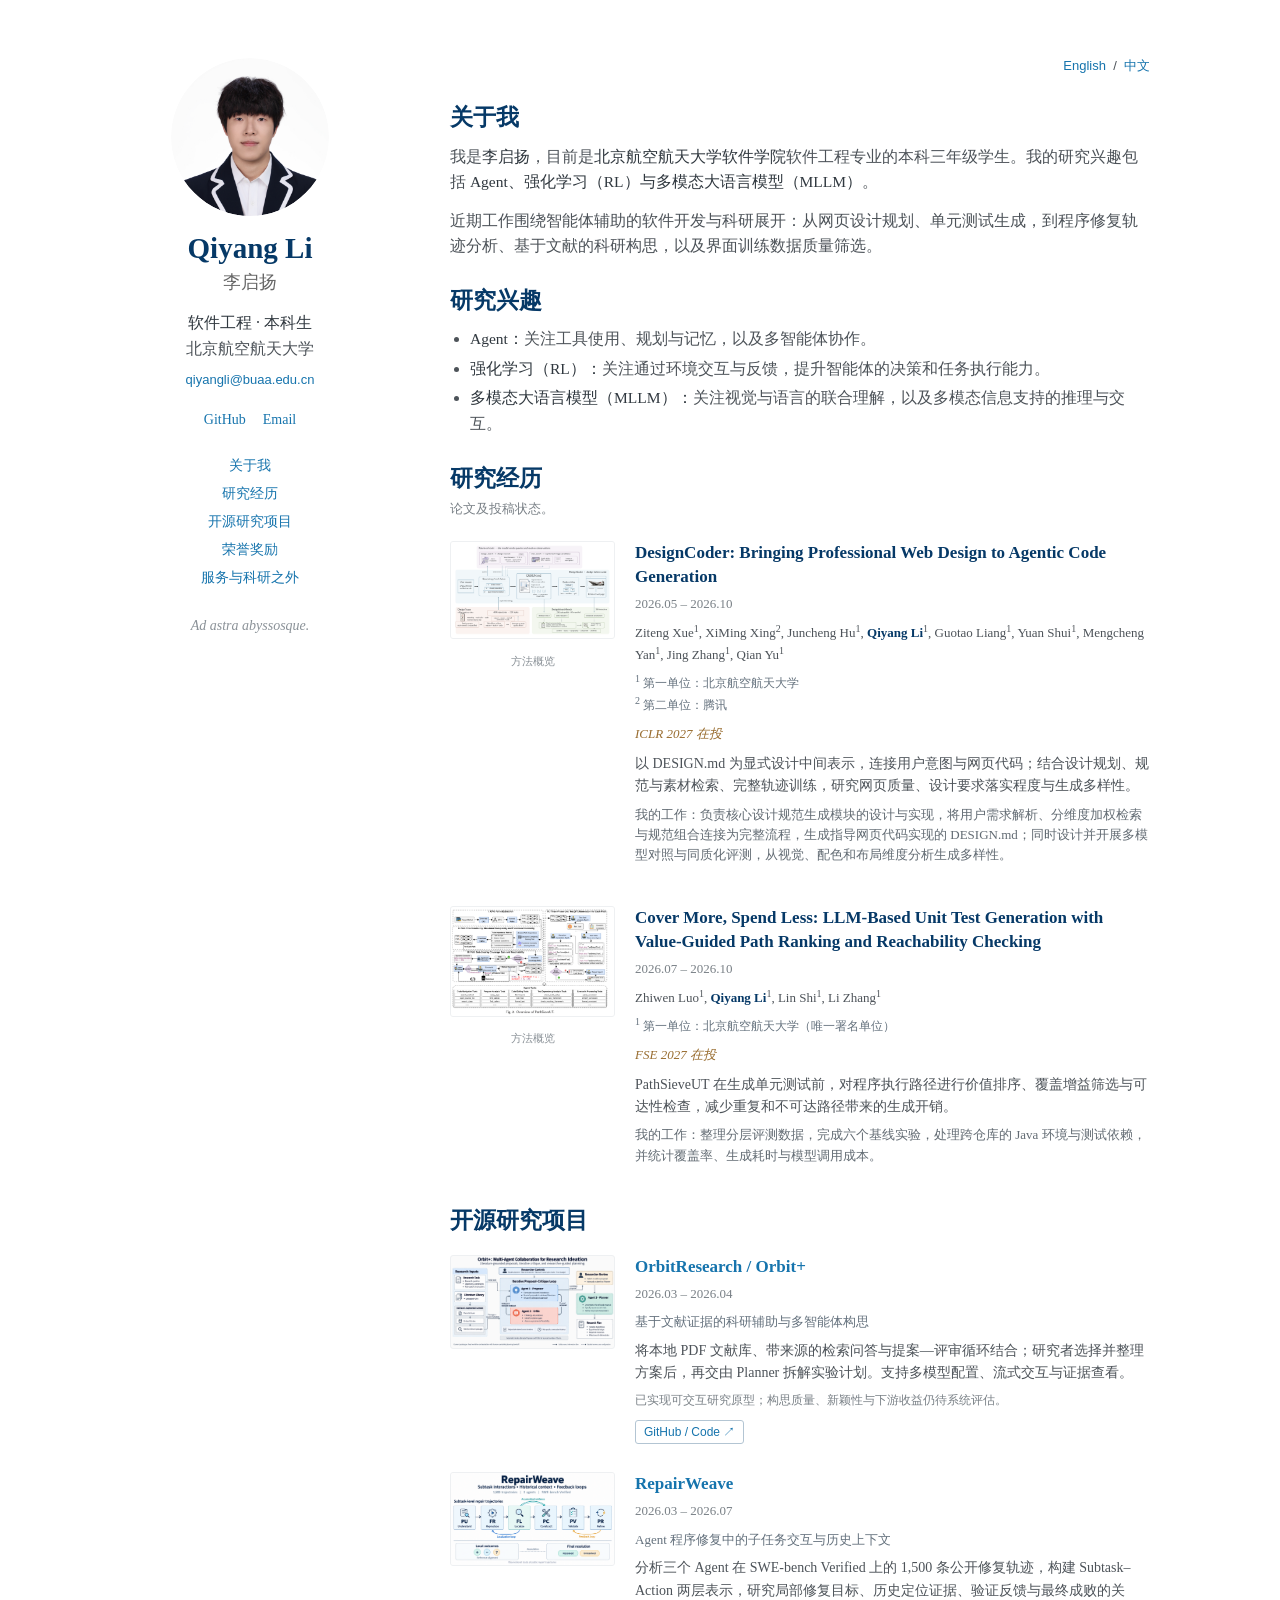
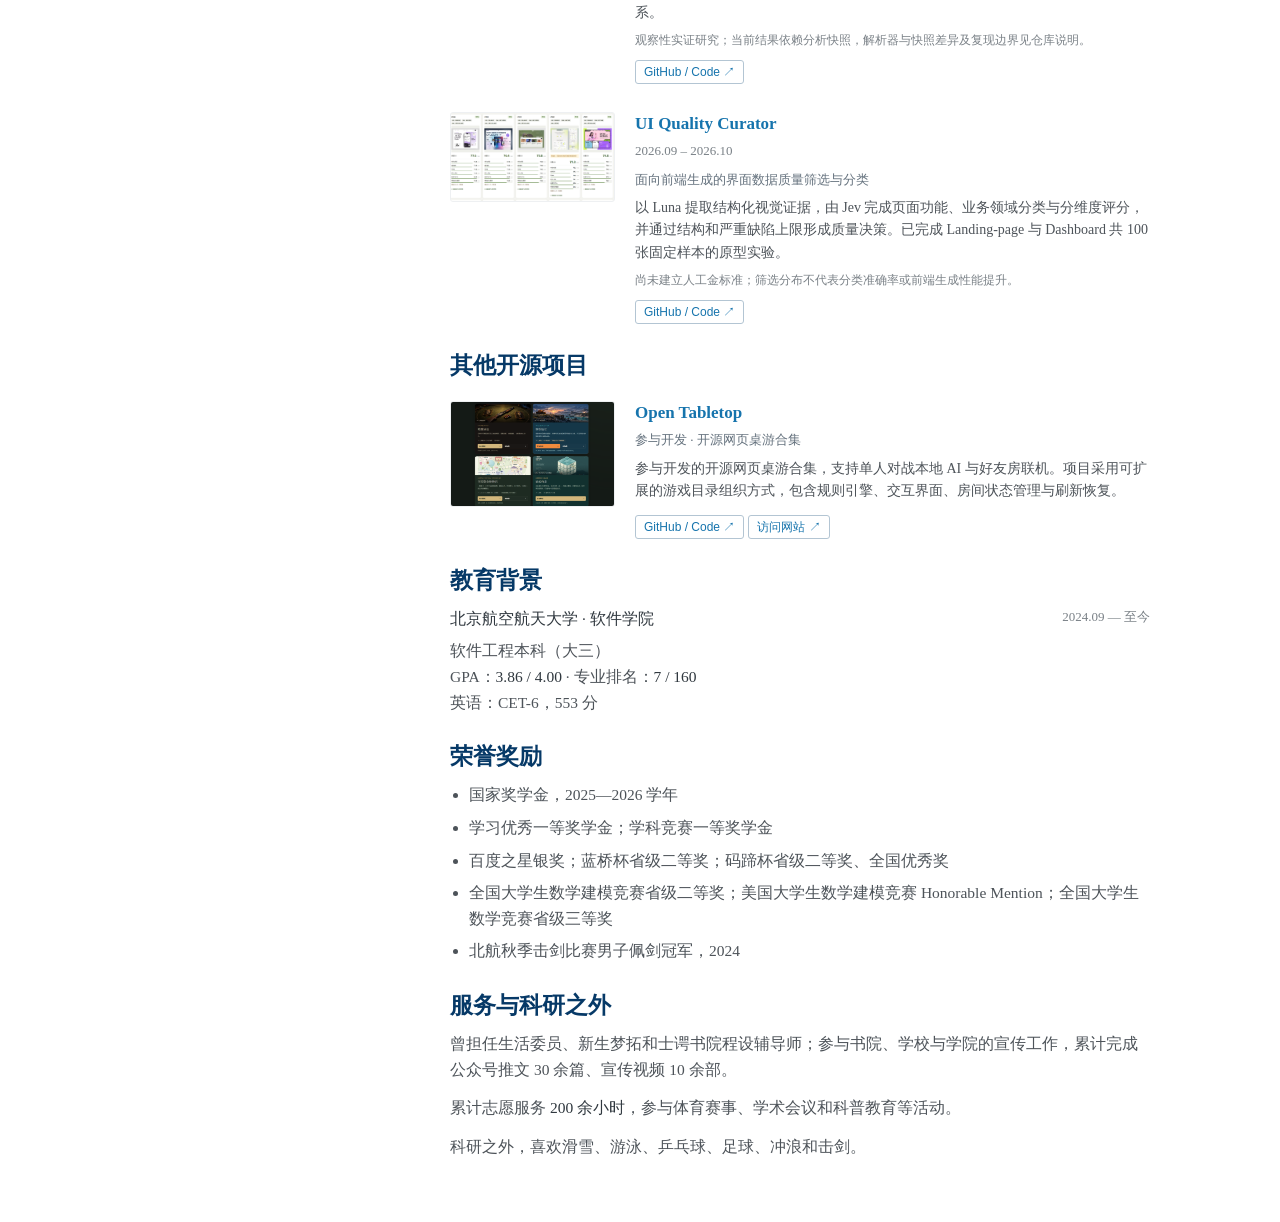
==== commit a62ab7a2: "Remove robotics competition award from homepage" ====
--- a/zh.html
+++ b/zh.html
@@ -1,3 +1,3 @@
 <!doctype html>
 <html lang="zh-CN"><head><meta charset="utf-8"><meta name="viewport" content="width=device-width,initial-scale=1"><title>李启扬 | Beihang University</title><meta name="description" content="Qiyang Li (李启扬), Software Engineering undergraduate at Beihang University. Agents, reinforcement learning, and multimodal large language models."><link rel="stylesheet" href="assets/css/minimal-light.css"><link rel="stylesheet" href="assets/css/custom.css"></head>
-<body><a class="skip" href="#about">跳至正文</a><div class="wrapper"><header><a href="zh.html" class="image avatar"><img src="assets/img/avatar.jpg?v=2" alt="李启扬的头像" width="158" height="158"></a><h1>Qiyang Li</h1><p class="chinese-name">李启扬</p><div class="position">软件工程 · 本科生</div><a class="affiliation" href="https://www.buaa.edu.cn/">北京航空航天大学</a><a class="email" href="mailto:qiyangli@buaa.edu.cn">qiyangli@buaa.edu.cn</a><div class="profile-links"><a href="https://github.com/starry913">GitHub</a><a href="mailto:qiyangli@buaa.edu.cn">Email</a></div><nav class="profile-nav" aria-label="页面目录"><a href="#about">关于我</a><a href="#research">研究经历</a><a href="#projects">开源研究项目</a><a href="#honors">荣誉奖励</a><a href="#beyond">服务与科研之外</a></nav><p class="motto">Ad astra abyssosque.</p></header><section><div class="language"><a href="index.html" lang="en">English</a> &nbsp;/&nbsp; <a href="zh.html" lang="zh-CN">中文</a></div><h2 id="about">关于我</h2><p>我是<strong>李启扬</strong>，目前是<strong>北京航空航天大学软件学院</strong>软件工程专业的本科三年级学生。我的研究兴趣包括 <strong>Agent、强化学习（RL）与多模态大语言模型（MLLM）</strong>。</p><p>近期工作围绕智能体辅助的软件开发与科研展开：从网页设计规划、单元测试生成，到程序修复轨迹分析、基于文献的科研构思，以及界面训练数据质量筛选。</p><h2 id="interests">研究兴趣</h2><ul class="interests"><li><strong>Agent：</strong>关注工具使用、规划与记忆，以及多智能体协作。</li><li><strong>强化学习（RL）：</strong>关注通过环境交互与反馈，提升智能体的决策和任务执行能力。</li><li><strong>多模态大语言模型（MLLM）：</strong>关注视觉与语言的联合理解，以及多模态信息支持的推理与交互。</li></ul><h2 id="research">研究经历</h2><p class="section-note">论文及投稿状态。</p><article class="research-entry" id="designcoder"><div><a class="figure-link" href="assets/img/designcoder.png" aria-label="DesignCoder: Bringing Professional Web Design to Agentic Code Generation figure"><img src="assets/img/designcoder.png" alt="DesignCoder: Bringing Professional Web Design to Agentic Code Generation — method overview" loading="lazy"></a><div class="figure-caption">方法概览</div></div><div><h3>DesignCoder: Bringing Professional Web Design to Agentic Code Generation</h3><p class="project-dates">2026.05 – 2026.10</p><p class="authors">Ziteng Xue<sup>1</sup>, XiMing Xing<sup>2</sup>, Juncheng Hu<sup>1</sup>, <strong>Qiyang Li</strong><sup>1</sup>, Guotao Liang<sup>1</sup>, Yuan Shui<sup>1</sup>, Mengcheng Yan<sup>1</sup>, Jing Zhang<sup>1</sup>, Qian Yu<sup>1</sup></p><p class="affiliations"><sup>1</sup> 第一单位：北京航空航天大学<br><sup>2</sup> 第二单位：腾讯</p><p class="status">ICLR 2027 在投</p><p class="description">以 DESIGN.md 为显式设计中间表示，连接用户意图与网页代码；结合设计规划、规范与素材检索、完整轨迹训练，研究网页质量、设计要求落实程度与生成多样性。</p><p class="contribution">我的工作：负责核心设计规范生成模块的设计与实现，将用户需求解析、分维度加权检索与规范组合连接为完整流程，生成指导网页代码实现的 DESIGN.md；同时设计并开展多模型对照与同质化评测，从视觉、配色和布局维度分析生成多样性。</p></div></article><article class="research-entry" id="pathsieveut"><div><a class="figure-link" href="assets/img/pathsieveut.png" aria-label="Cover More, Spend Less: LLM-Based Unit Test Generation with Value-Guided Path Ranking and Reachability Checking figure"><img src="assets/img/pathsieveut.png" alt="Cover More, Spend Less: LLM-Based Unit Test Generation with Value-Guided Path Ranking and Reachability Checking — method overview" loading="lazy"></a><div class="figure-caption">方法概览</div></div><div><h3>Cover More, Spend Less: LLM-Based Unit Test Generation with Value-Guided Path Ranking and Reachability Checking</h3><p class="project-dates">2026.07 – 2026.10</p><p class="authors">Zhiwen Luo<sup>1</sup>, <strong>Qiyang Li</strong><sup>1</sup>, Lin Shi<sup>1</sup>, Li Zhang<sup>1</sup></p><p class="affiliations"><sup>1</sup> 第一单位：北京航空航天大学（唯一署名单位）</p><p class="status">FSE 2027 在投</p><p class="description">PathSieveUT 在生成单元测试前，对程序执行路径进行价值排序、覆盖增益筛选与可达性检查，减少重复和不可达路径带来的生成开销。</p><p class="contribution">我的工作：整理分层评测数据，完成六个基线实验，处理跨仓库的 Java 环境与测试依赖，并统计覆盖率、生成耗时与模型调用成本。</p></div></article><h2 id="projects">开源研究项目</h2><article class="research-entry" id="orbit"><div><a class="figure-link" href="assets/img/orbit.png" aria-label="OrbitResearch / Orbit+ figure"><img src="assets/img/orbit.png" alt="OrbitResearch / Orbit+ — project overview" loading="lazy"></a></div><div><h3><a href="https://github.com/starry913/OrbitResearch">OrbitResearch / Orbit+</a></h3><p class="project-dates">2026.03 – 2026.04</p><p class="project-subtitle">基于文献证据的科研辅助与多智能体构思</p><p class="description">将本地 PDF 文献库、带来源的检索问答与提案—评审循环结合；研究者选择并整理方案后，再交由 Planner 拆解实验计划。支持多模型配置、流式交互与证据查看。</p><p class="project-note">已实现可交互研究原型；构思质量、新颖性与下游收益仍待系统评估。</p><a class="code-link" href="https://github.com/starry913/OrbitResearch">GitHub / Code ↗</a></div></article><article class="research-entry" id="repairweave"><div><a class="figure-link" href="assets/img/repairweave-overview.png" aria-label="RepairWeave figure"><img src="assets/img/repairweave-overview.png" alt="RepairWeave — project overview" loading="lazy"></a></div><div><h3><a href="https://github.com/starry913/repairweave">RepairWeave</a></h3><p class="project-dates">2026.03 – 2026.07</p><p class="project-subtitle">Agent 程序修复中的子任务交互与历史上下文</p><p class="description">分析三个 Agent 在 SWE-bench Verified 上的 1,500 条公开修复轨迹，构建 Subtask–Action 两层表示，研究局部修复目标、历史定位证据、验证反馈与最终成败的关系。</p><p class="project-note">观察性实证研究；当前结果依赖分析快照，解析器与快照差异及复现边界见仓库说明。</p><a class="code-link" href="https://github.com/starry913/repairweave">GitHub / Code ↗</a></div></article><article class="research-entry" id="curator"><div><a class="figure-link" href="assets/img/ui-curator.png" aria-label="UI Quality Curator figure"><img src="assets/img/ui-curator.png" alt="UI Quality Curator — project overview" loading="lazy"></a></div><div><h3><a href="https://github.com/starry913/ui-quality-curator">UI Quality Curator</a></h3><p class="project-dates">2026.09 – 2026.10</p><p class="project-subtitle">面向前端生成的界面数据质量筛选与分类</p><p class="description">以 Luna 提取结构化视觉证据，由 Jev 完成页面功能、业务领域分类与分维度评分，并通过结构和严重缺陷上限形成质量决策。已完成 Landing-page 与 Dashboard 共 100 张固定样本的原型实验。</p><p class="project-note">尚未建立人工金标准；筛选分布不代表分类准确率或前端生成性能提升。</p><a class="code-link" href="https://github.com/starry913/ui-quality-curator">GitHub / Code ↗</a></div></article><h2 id="other-projects">其他开源项目</h2><article class="research-entry" id="open-tabletop"><div><a class="figure-link" href="assets/img/open-tabletop.png?v=2" aria-label="Open Tabletop preview"><img src="assets/img/open-tabletop.png?v=2" alt="Open Tabletop — browser game collection" loading="lazy"></a></div><div><h3><a href="https://github.com/starry913/open-tabletop">Open Tabletop</a></h3><p class="project-subtitle">参与开发 · 开源网页桌游合集</p><p class="description">参与开发的开源网页桌游合集，支持单人对战本地 AI 与好友房联机。项目采用可扩展的游戏目录组织方式，包含规则引擎、交互界面、房间状态管理与刷新恢复。</p><a class="code-link" href="https://github.com/starry913/open-tabletop">GitHub / Code ↗</a> <a class="code-link" href="https://velvet-poker-friends.linming-dracarys.chatgpt.site/">访问网站 ↗</a></div></article><h2 id="education">教育背景</h2><p class="education"><strong>北京航空航天大学 · 软件学院</strong><span>2024.09 — 至今</span></p><p class="academic-facts">软件工程本科（大三）<br>GPA：<strong>3.86 / 4.00</strong> · 专业排名：<strong>7 / 160</strong><br>英语：CET-6，553 分</p><h2 id="honors">荣誉奖励</h2><ul class="compact-list"><li>国家奖学金，2025—2026 学年</li><li>学习优秀一等奖学金；学科竞赛一等奖学金</li><li>百度之星银奖；蓝桥杯省级二等奖；码蹄杯省级二等奖、全国优秀奖</li><li>睿抗机器人竞赛省级一等奖</li><li>全国大学生数学建模竞赛省级二等奖；美国大学生数学建模竞赛 Honorable Mention；全国大学生数学竞赛省级三等奖</li><li>北航秋季击剑比赛男子佩剑冠军，2024</li></ul><h2 id="beyond">服务与科研之外</h2><p>曾担任生活委员、新生梦拓和士谔书院程设辅导师；参与书院、学校与学院的宣传工作，累计完成公众号推文 30 余篇、宣传视频 10 余部。</p><p>累计志愿服务 <strong>200 余小时</strong>，参与体育赛事、学术会议和科普教育等活动。</p><p>科研之外，喜欢滑雪、游泳、乒乓球、足球、冲浪和击剑。</p></section></div></body></html>+<body><a class="skip" href="#about">跳至正文</a><div class="wrapper"><header><a href="zh.html" class="image avatar"><img src="assets/img/avatar.jpg?v=2" alt="李启扬的头像" width="158" height="158"></a><h1>Qiyang Li</h1><p class="chinese-name">李启扬</p><div class="position">软件工程 · 本科生</div><a class="affiliation" href="https://www.buaa.edu.cn/">北京航空航天大学</a><a class="email" href="mailto:qiyangli@buaa.edu.cn">qiyangli@buaa.edu.cn</a><div class="profile-links"><a href="https://github.com/starry913">GitHub</a><a href="mailto:qiyangli@buaa.edu.cn">Email</a></div><nav class="profile-nav" aria-label="页面目录"><a href="#about">关于我</a><a href="#research">研究经历</a><a href="#projects">开源研究项目</a><a href="#honors">荣誉奖励</a><a href="#beyond">服务与科研之外</a></nav><p class="motto">Ad astra abyssosque.</p></header><section><div class="language"><a href="index.html" lang="en">English</a> &nbsp;/&nbsp; <a href="zh.html" lang="zh-CN">中文</a></div><h2 id="about">关于我</h2><p>我是<strong>李启扬</strong>，目前是<strong>北京航空航天大学软件学院</strong>软件工程专业的本科三年级学生。我的研究兴趣包括 <strong>Agent、强化学习（RL）与多模态大语言模型（MLLM）</strong>。</p><p>近期工作围绕智能体辅助的软件开发与科研展开：从网页设计规划、单元测试生成，到程序修复轨迹分析、基于文献的科研构思，以及界面训练数据质量筛选。</p><h2 id="interests">研究兴趣</h2><ul class="interests"><li><strong>Agent：</strong>关注工具使用、规划与记忆，以及多智能体协作。</li><li><strong>强化学习（RL）：</strong>关注通过环境交互与反馈，提升智能体的决策和任务执行能力。</li><li><strong>多模态大语言模型（MLLM）：</strong>关注视觉与语言的联合理解，以及多模态信息支持的推理与交互。</li></ul><h2 id="research">研究经历</h2><p class="section-note">论文及投稿状态。</p><article class="research-entry" id="designcoder"><div><a class="figure-link" href="assets/img/designcoder.png" aria-label="DesignCoder: Bringing Professional Web Design to Agentic Code Generation figure"><img src="assets/img/designcoder.png" alt="DesignCoder: Bringing Professional Web Design to Agentic Code Generation — method overview" loading="lazy"></a><div class="figure-caption">方法概览</div></div><div><h3>DesignCoder: Bringing Professional Web Design to Agentic Code Generation</h3><p class="project-dates">2026.05 – 2026.10</p><p class="authors">Ziteng Xue<sup>1</sup>, XiMing Xing<sup>2</sup>, Juncheng Hu<sup>1</sup>, <strong>Qiyang Li</strong><sup>1</sup>, Guotao Liang<sup>1</sup>, Yuan Shui<sup>1</sup>, Mengcheng Yan<sup>1</sup>, Jing Zhang<sup>1</sup>, Qian Yu<sup>1</sup></p><p class="affiliations"><sup>1</sup> 第一单位：北京航空航天大学<br><sup>2</sup> 第二单位：腾讯</p><p class="status">ICLR 2027 在投</p><p class="description">以 DESIGN.md 为显式设计中间表示，连接用户意图与网页代码；结合设计规划、规范与素材检索、完整轨迹训练，研究网页质量、设计要求落实程度与生成多样性。</p><p class="contribution">我的工作：负责核心设计规范生成模块的设计与实现，将用户需求解析、分维度加权检索与规范组合连接为完整流程，生成指导网页代码实现的 DESIGN.md；同时设计并开展多模型对照与同质化评测，从视觉、配色和布局维度分析生成多样性。</p></div></article><article class="research-entry" id="pathsieveut"><div><a class="figure-link" href="assets/img/pathsieveut.png" aria-label="Cover More, Spend Less: LLM-Based Unit Test Generation with Value-Guided Path Ranking and Reachability Checking figure"><img src="assets/img/pathsieveut.png" alt="Cover More, Spend Less: LLM-Based Unit Test Generation with Value-Guided Path Ranking and Reachability Checking — method overview" loading="lazy"></a><div class="figure-caption">方法概览</div></div><div><h3>Cover More, Spend Less: LLM-Based Unit Test Generation with Value-Guided Path Ranking and Reachability Checking</h3><p class="project-dates">2026.07 – 2026.10</p><p class="authors">Zhiwen Luo<sup>1</sup>, <strong>Qiyang Li</strong><sup>1</sup>, Lin Shi<sup>1</sup>, Li Zhang<sup>1</sup></p><p class="affiliations"><sup>1</sup> 第一单位：北京航空航天大学（唯一署名单位）</p><p class="status">FSE 2027 在投</p><p class="description">PathSieveUT 在生成单元测试前，对程序执行路径进行价值排序、覆盖增益筛选与可达性检查，减少重复和不可达路径带来的生成开销。</p><p class="contribution">我的工作：整理分层评测数据，完成六个基线实验，处理跨仓库的 Java 环境与测试依赖，并统计覆盖率、生成耗时与模型调用成本。</p></div></article><h2 id="projects">开源研究项目</h2><article class="research-entry" id="orbit"><div><a class="figure-link" href="assets/img/orbit.png" aria-label="OrbitResearch / Orbit+ figure"><img src="assets/img/orbit.png" alt="OrbitResearch / Orbit+ — project overview" loading="lazy"></a></div><div><h3><a href="https://github.com/starry913/OrbitResearch">OrbitResearch / Orbit+</a></h3><p class="project-dates">2026.03 – 2026.04</p><p class="project-subtitle">基于文献证据的科研辅助与多智能体构思</p><p class="description">将本地 PDF 文献库、带来源的检索问答与提案—评审循环结合；研究者选择并整理方案后，再交由 Planner 拆解实验计划。支持多模型配置、流式交互与证据查看。</p><p class="project-note">已实现可交互研究原型；构思质量、新颖性与下游收益仍待系统评估。</p><a class="code-link" href="https://github.com/starry913/OrbitResearch">GitHub / Code ↗</a></div></article><article class="research-entry" id="repairweave"><div><a class="figure-link" href="assets/img/repairweave-overview.png" aria-label="RepairWeave figure"><img src="assets/img/repairweave-overview.png" alt="RepairWeave — project overview" loading="lazy"></a></div><div><h3><a href="https://github.com/starry913/repairweave">RepairWeave</a></h3><p class="project-dates">2026.03 – 2026.07</p><p class="project-subtitle">Agent 程序修复中的子任务交互与历史上下文</p><p class="description">分析三个 Agent 在 SWE-bench Verified 上的 1,500 条公开修复轨迹，构建 Subtask–Action 两层表示，研究局部修复目标、历史定位证据、验证反馈与最终成败的关系。</p><p class="project-note">观察性实证研究；当前结果依赖分析快照，解析器与快照差异及复现边界见仓库说明。</p><a class="code-link" href="https://github.com/starry913/repairweave">GitHub / Code ↗</a></div></article><article class="research-entry" id="curator"><div><a class="figure-link" href="assets/img/ui-curator.png" aria-label="UI Quality Curator figure"><img src="assets/img/ui-curator.png" alt="UI Quality Curator — project overview" loading="lazy"></a></div><div><h3><a href="https://github.com/starry913/ui-quality-curator">UI Quality Curator</a></h3><p class="project-dates">2026.09 – 2026.10</p><p class="project-subtitle">面向前端生成的界面数据质量筛选与分类</p><p class="description">以 Luna 提取结构化视觉证据，由 Jev 完成页面功能、业务领域分类与分维度评分，并通过结构和严重缺陷上限形成质量决策。已完成 Landing-page 与 Dashboard 共 100 张固定样本的原型实验。</p><p class="project-note">尚未建立人工金标准；筛选分布不代表分类准确率或前端生成性能提升。</p><a class="code-link" href="https://github.com/starry913/ui-quality-curator">GitHub / Code ↗</a></div></article><h2 id="other-projects">其他开源项目</h2><article class="research-entry" id="open-tabletop"><div><a class="figure-link" href="assets/img/open-tabletop.png?v=2" aria-label="Open Tabletop preview"><img src="assets/img/open-tabletop.png?v=2" alt="Open Tabletop — browser game collection" loading="lazy"></a></div><div><h3><a href="https://github.com/starry913/open-tabletop">Open Tabletop</a></h3><p class="project-subtitle">参与开发 · 开源网页桌游合集</p><p class="description">参与开发的开源网页桌游合集，支持单人对战本地 AI 与好友房联机。项目采用可扩展的游戏目录组织方式，包含规则引擎、交互界面、房间状态管理与刷新恢复。</p><a class="code-link" href="https://github.com/starry913/open-tabletop">GitHub / Code ↗</a> <a class="code-link" href="https://velvet-poker-friends.linming-dracarys.chatgpt.site/">访问网站 ↗</a></div></article><h2 id="education">教育背景</h2><p class="education"><strong>北京航空航天大学 · 软件学院</strong><span>2024.09 — 至今</span></p><p class="academic-facts">软件工程本科（大三）<br>GPA：<strong>3.86 / 4.00</strong> · 专业排名：<strong>7 / 160</strong><br>英语：CET-6，553 分</p><h2 id="honors">荣誉奖励</h2><ul class="compact-list"><li>国家奖学金，2025—2026 学年</li><li>学习优秀一等奖学金；学科竞赛一等奖学金</li><li>百度之星银奖；蓝桥杯省级二等奖；码蹄杯省级二等奖、全国优秀奖</li><li>全国大学生数学建模竞赛省级二等奖；美国大学生数学建模竞赛 Honorable Mention；全国大学生数学竞赛省级三等奖</li><li>北航秋季击剑比赛男子佩剑冠军，2024</li></ul><h2 id="beyond">服务与科研之外</h2><p>曾担任生活委员、新生梦拓和士谔书院程设辅导师；参与书院、学校与学院的宣传工作，累计完成公众号推文 30 余篇、宣传视频 10 余部。</p><p>累计志愿服务 <strong>200 余小时</strong>，参与体育赛事、学术会议和科普教育等活动。</p><p>科研之外，喜欢滑雪、游泳、乒乓球、足球、冲浪和击剑。</p></section></div></body></html>
